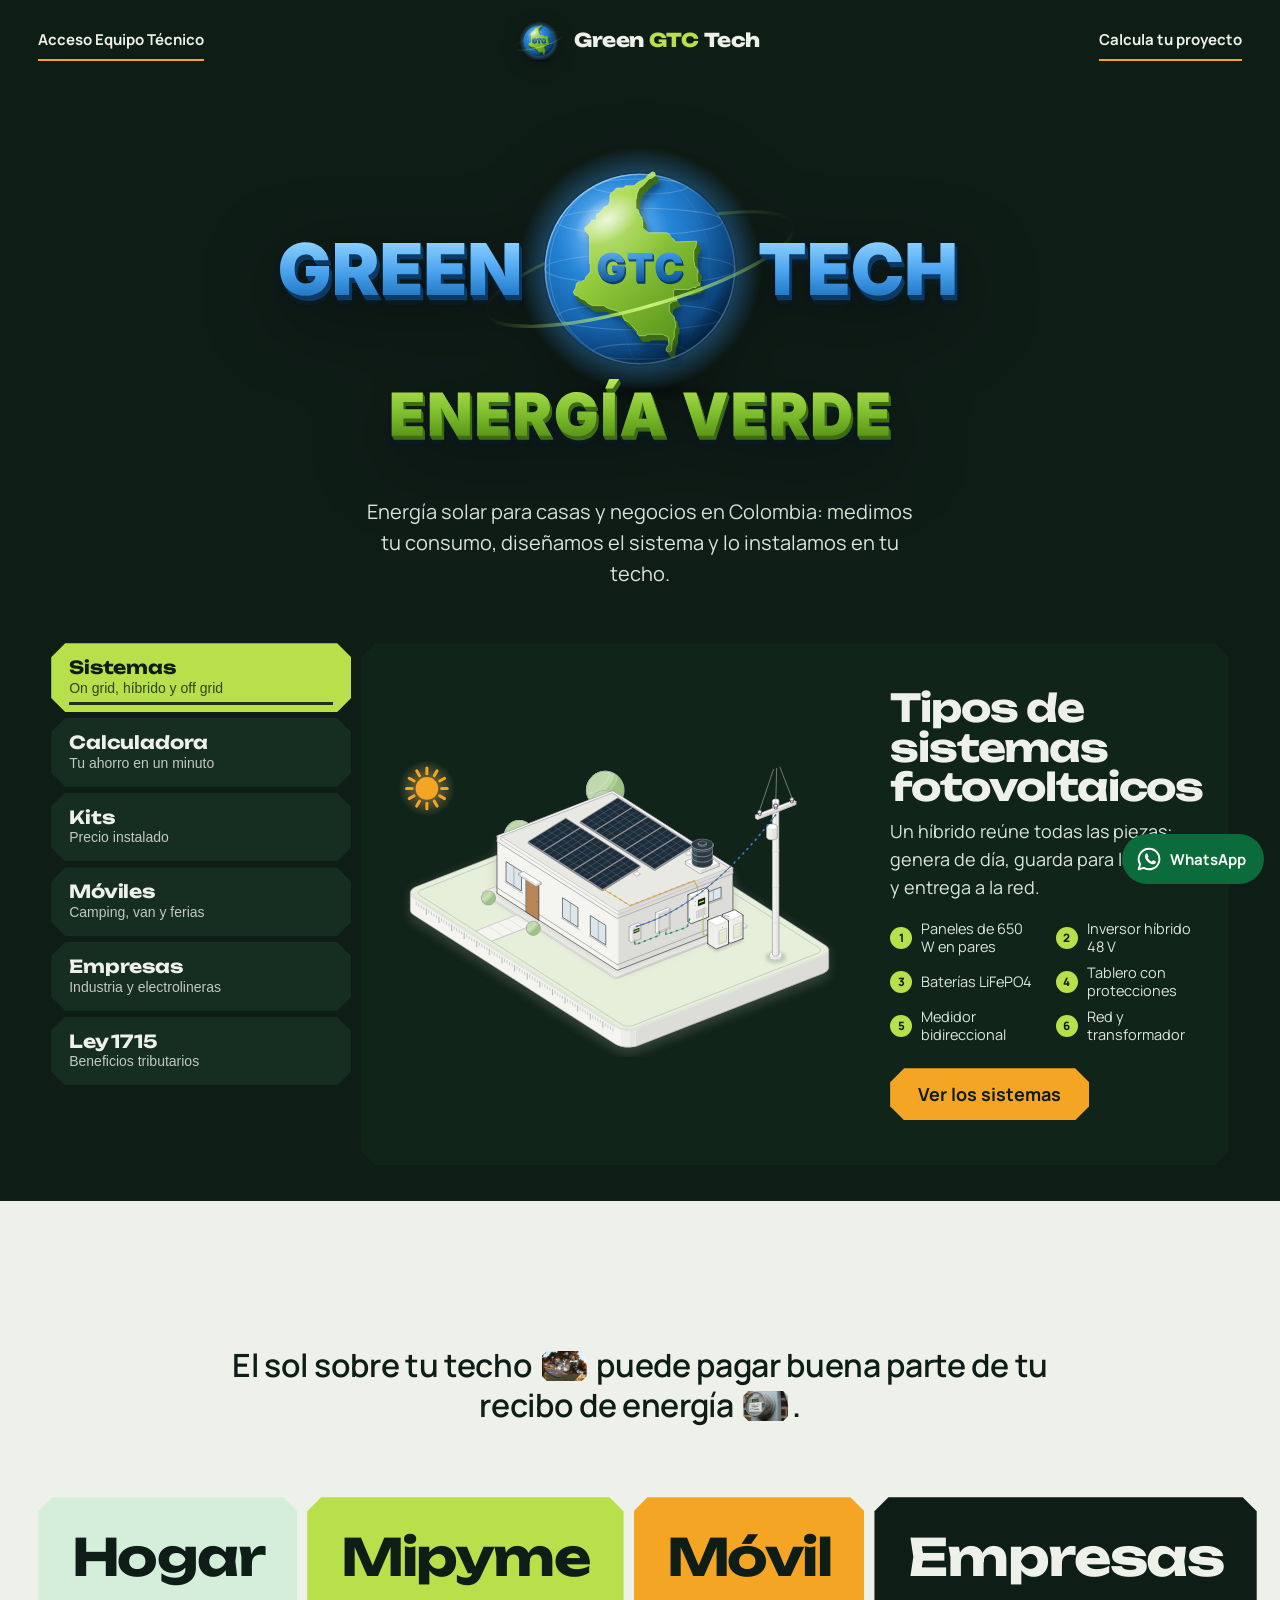
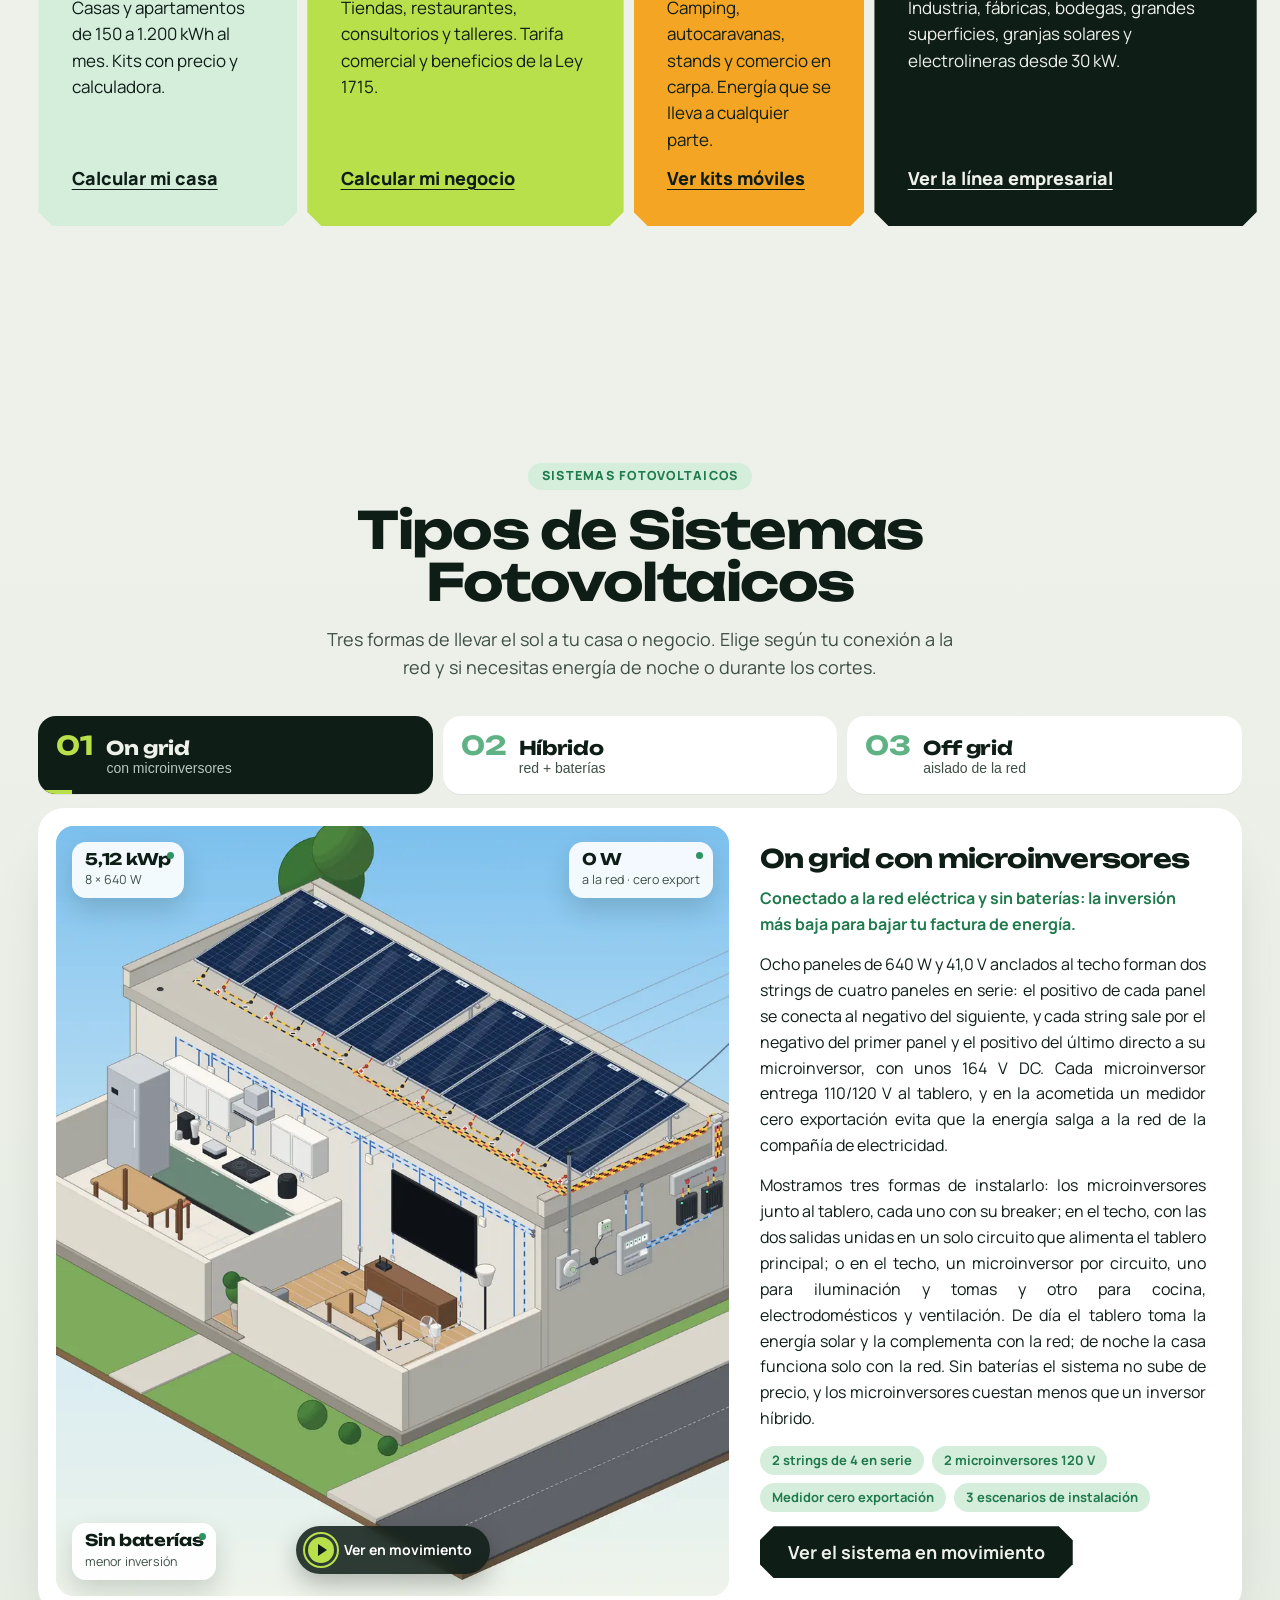
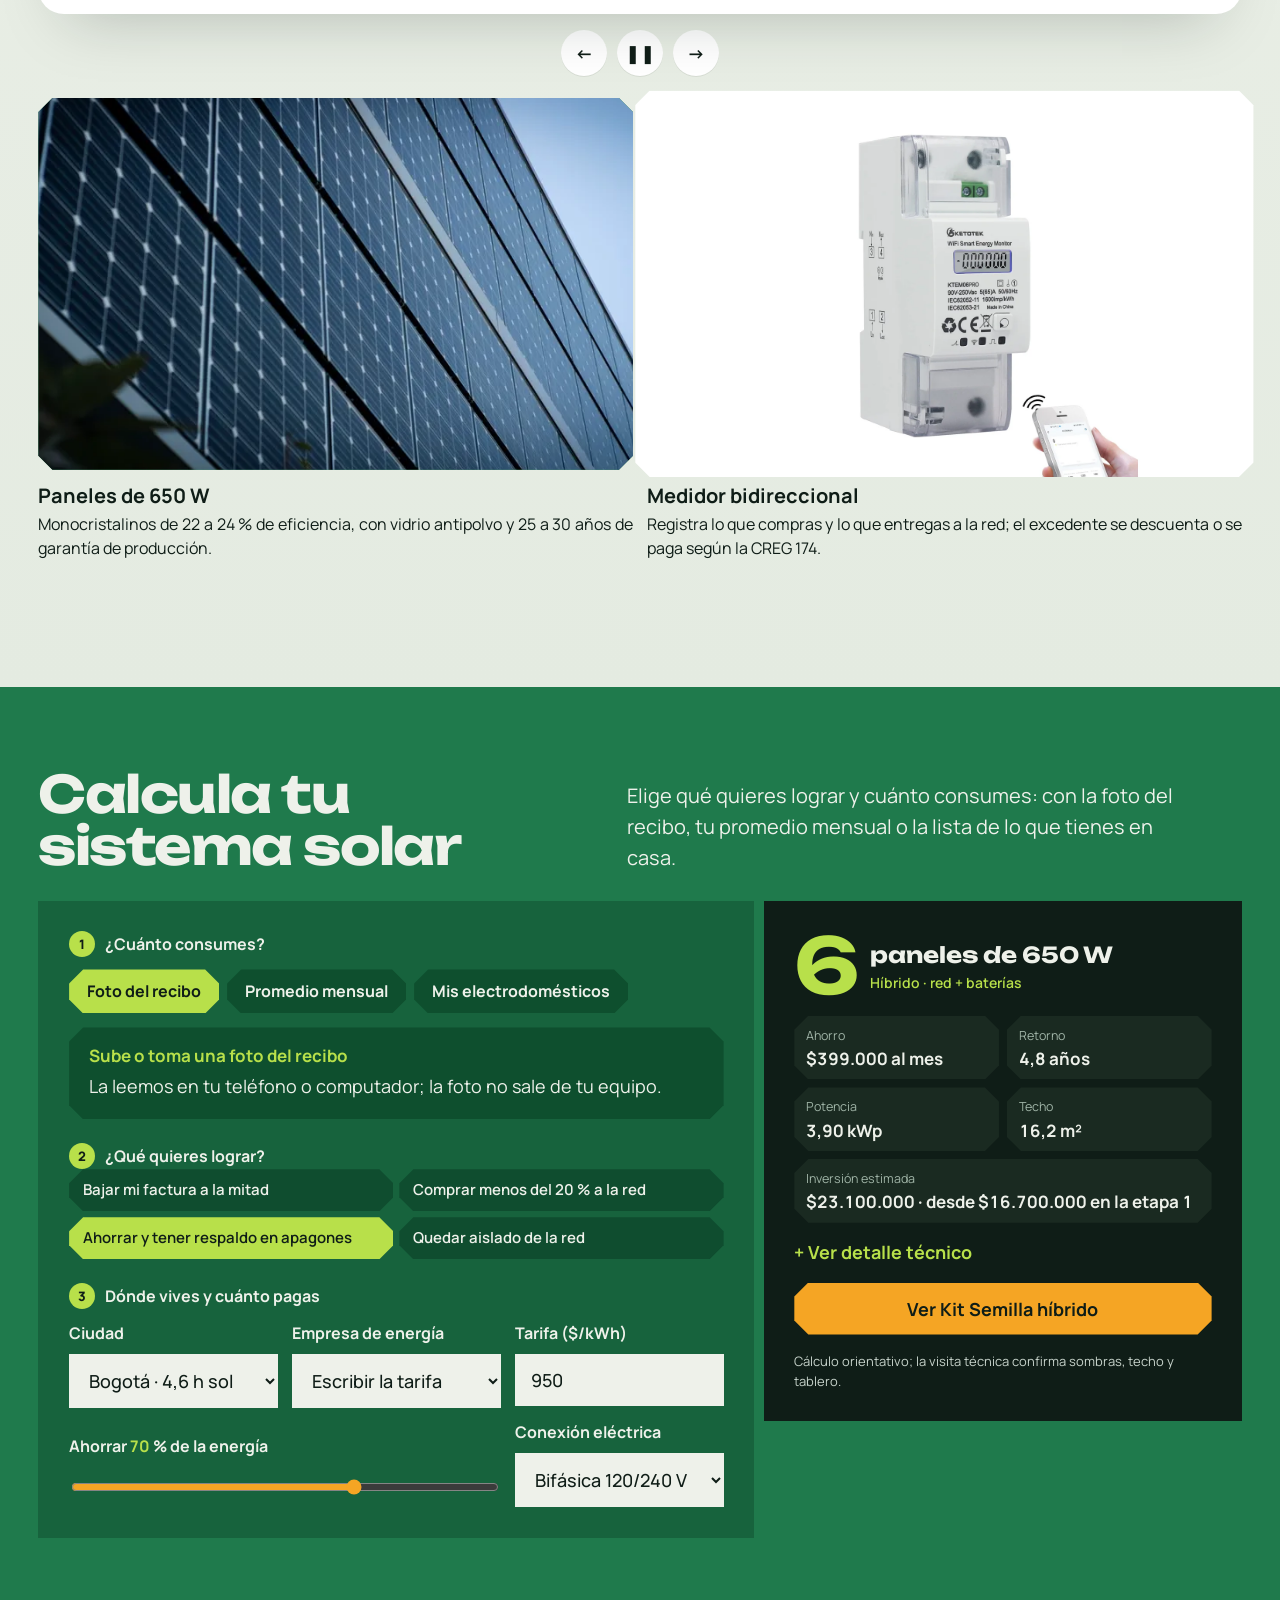
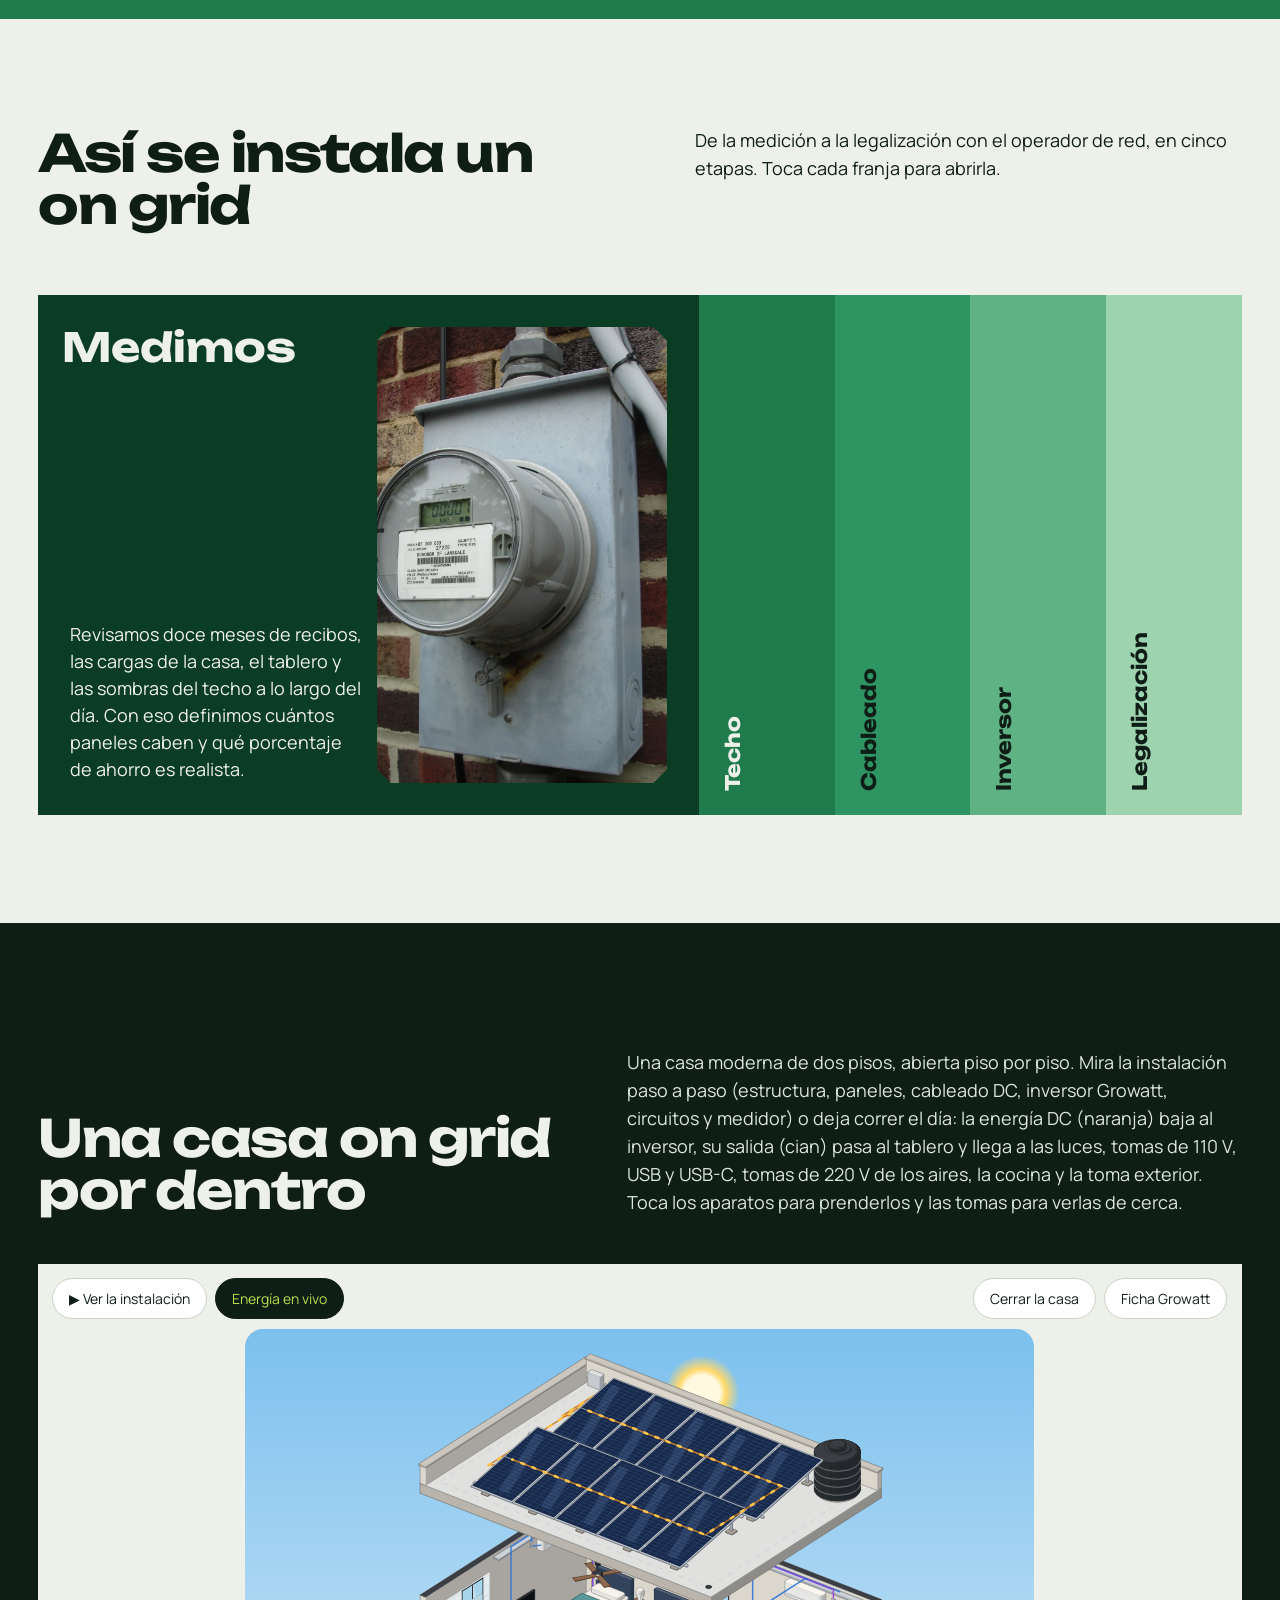
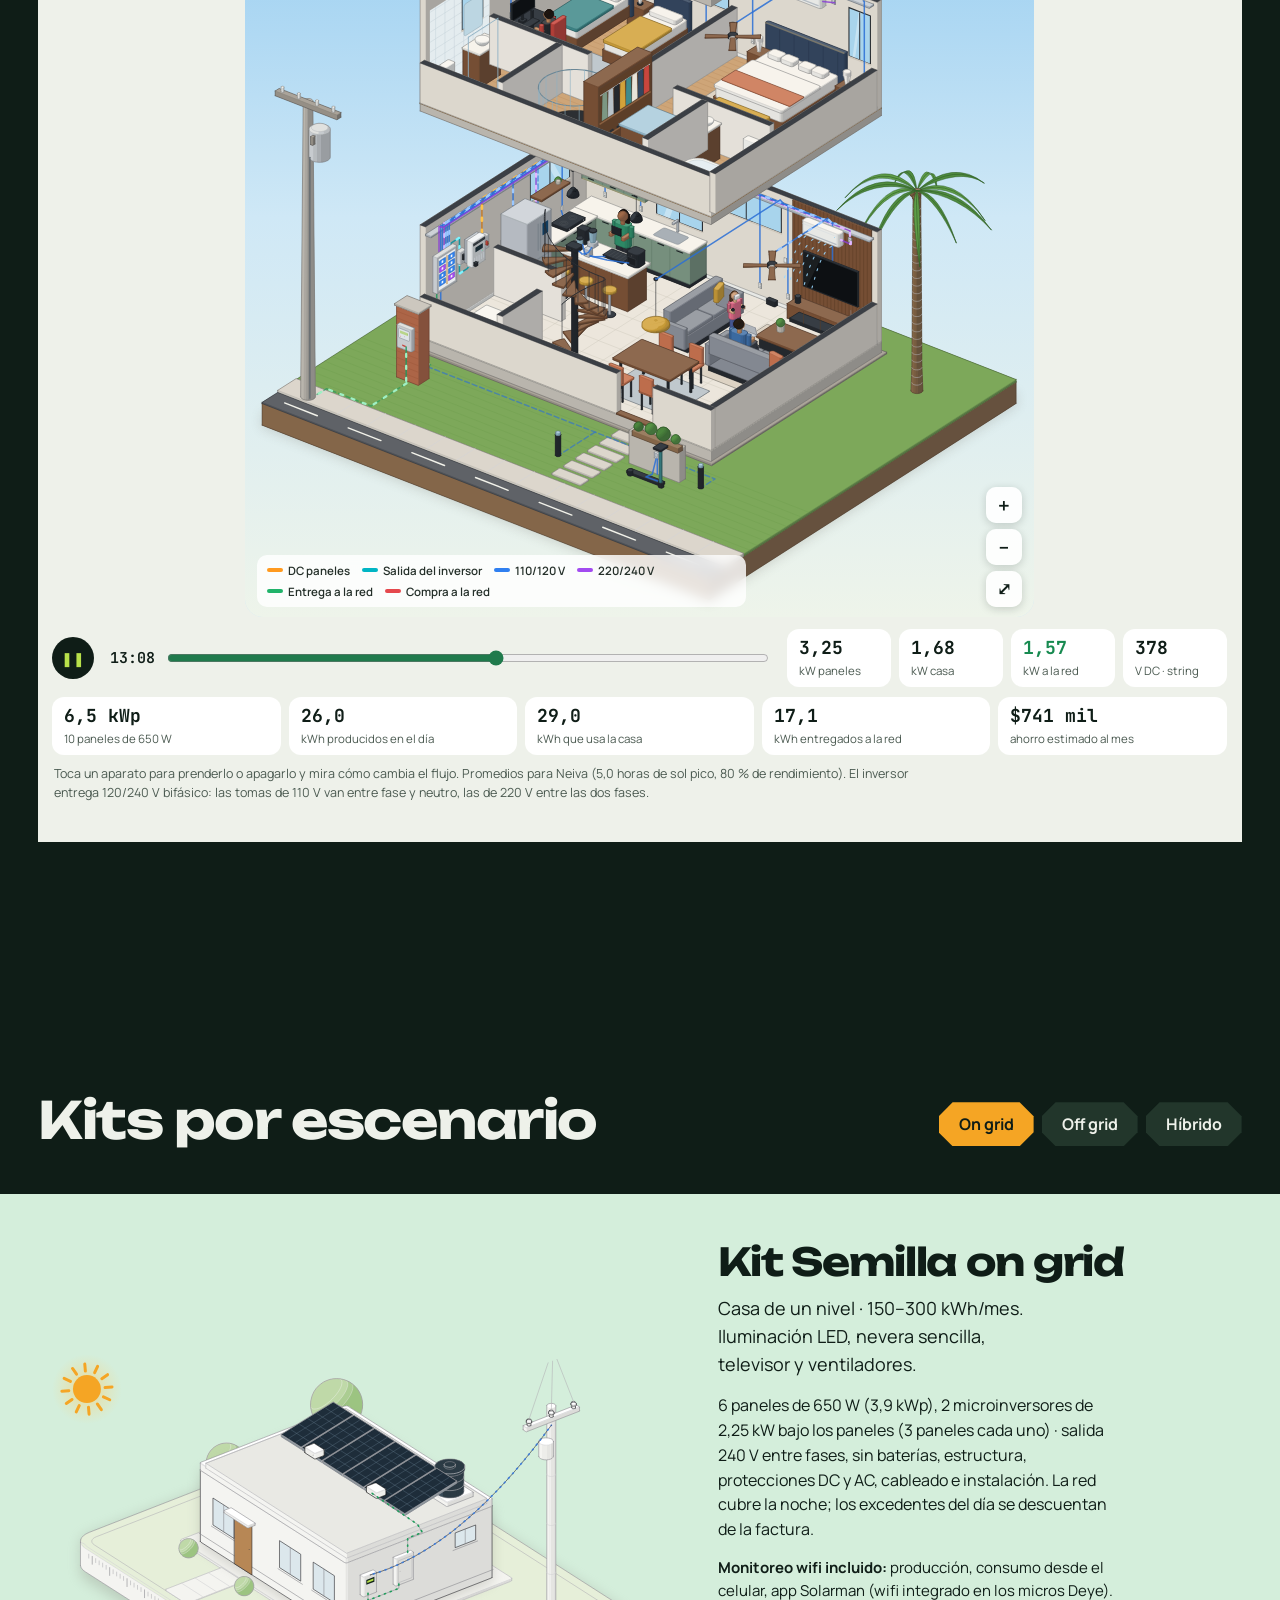
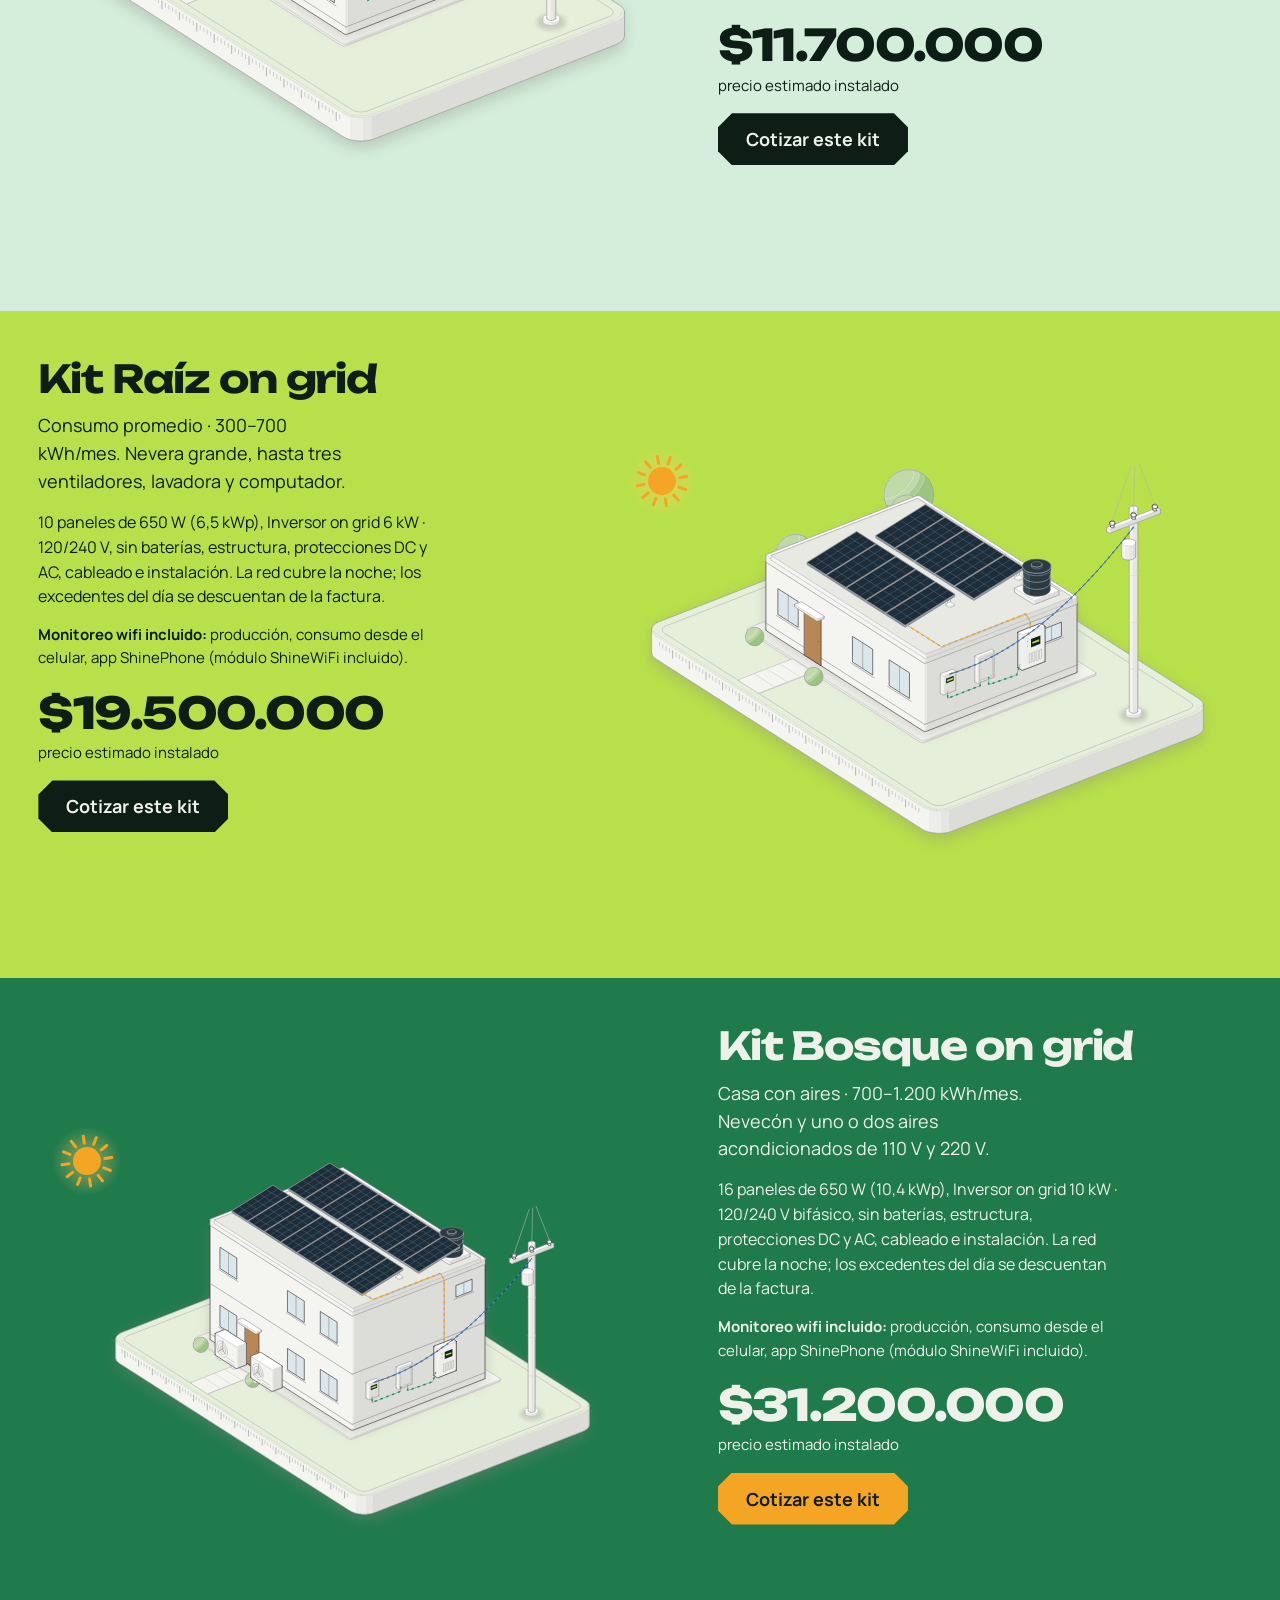
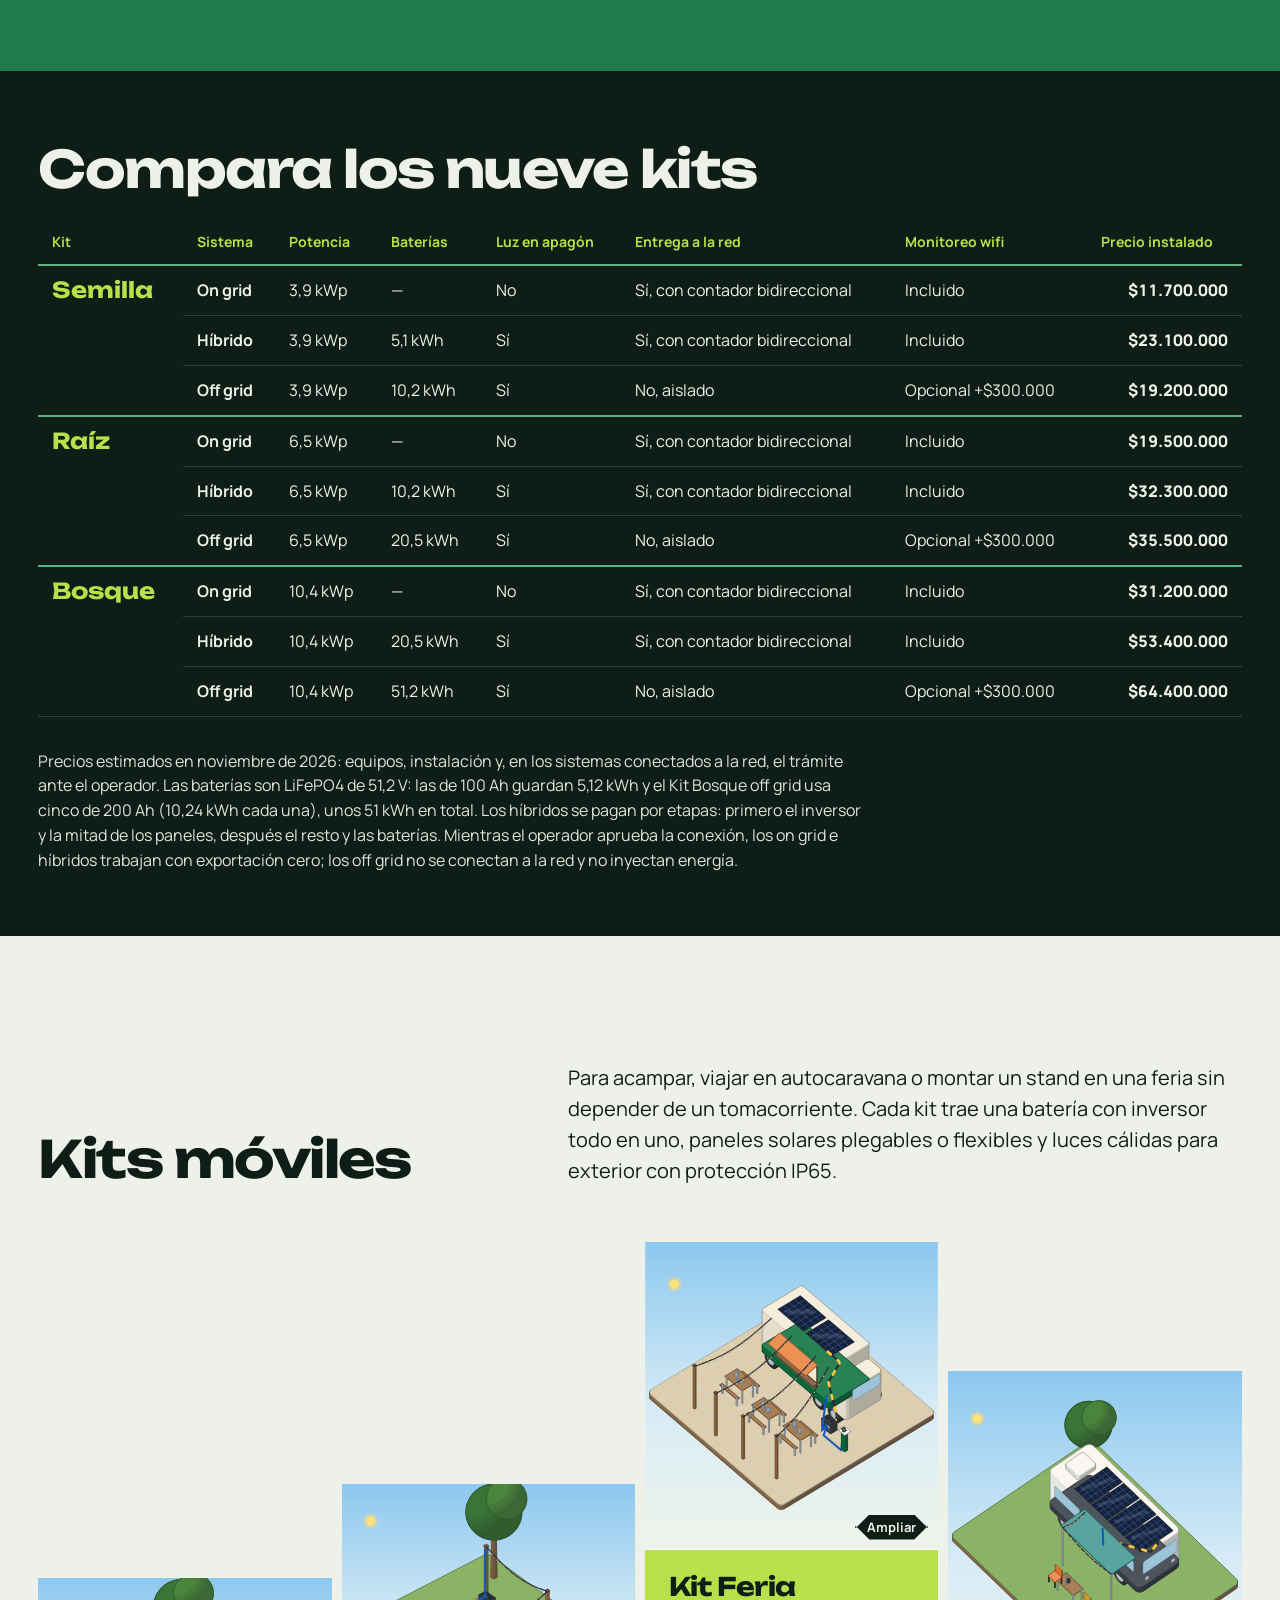
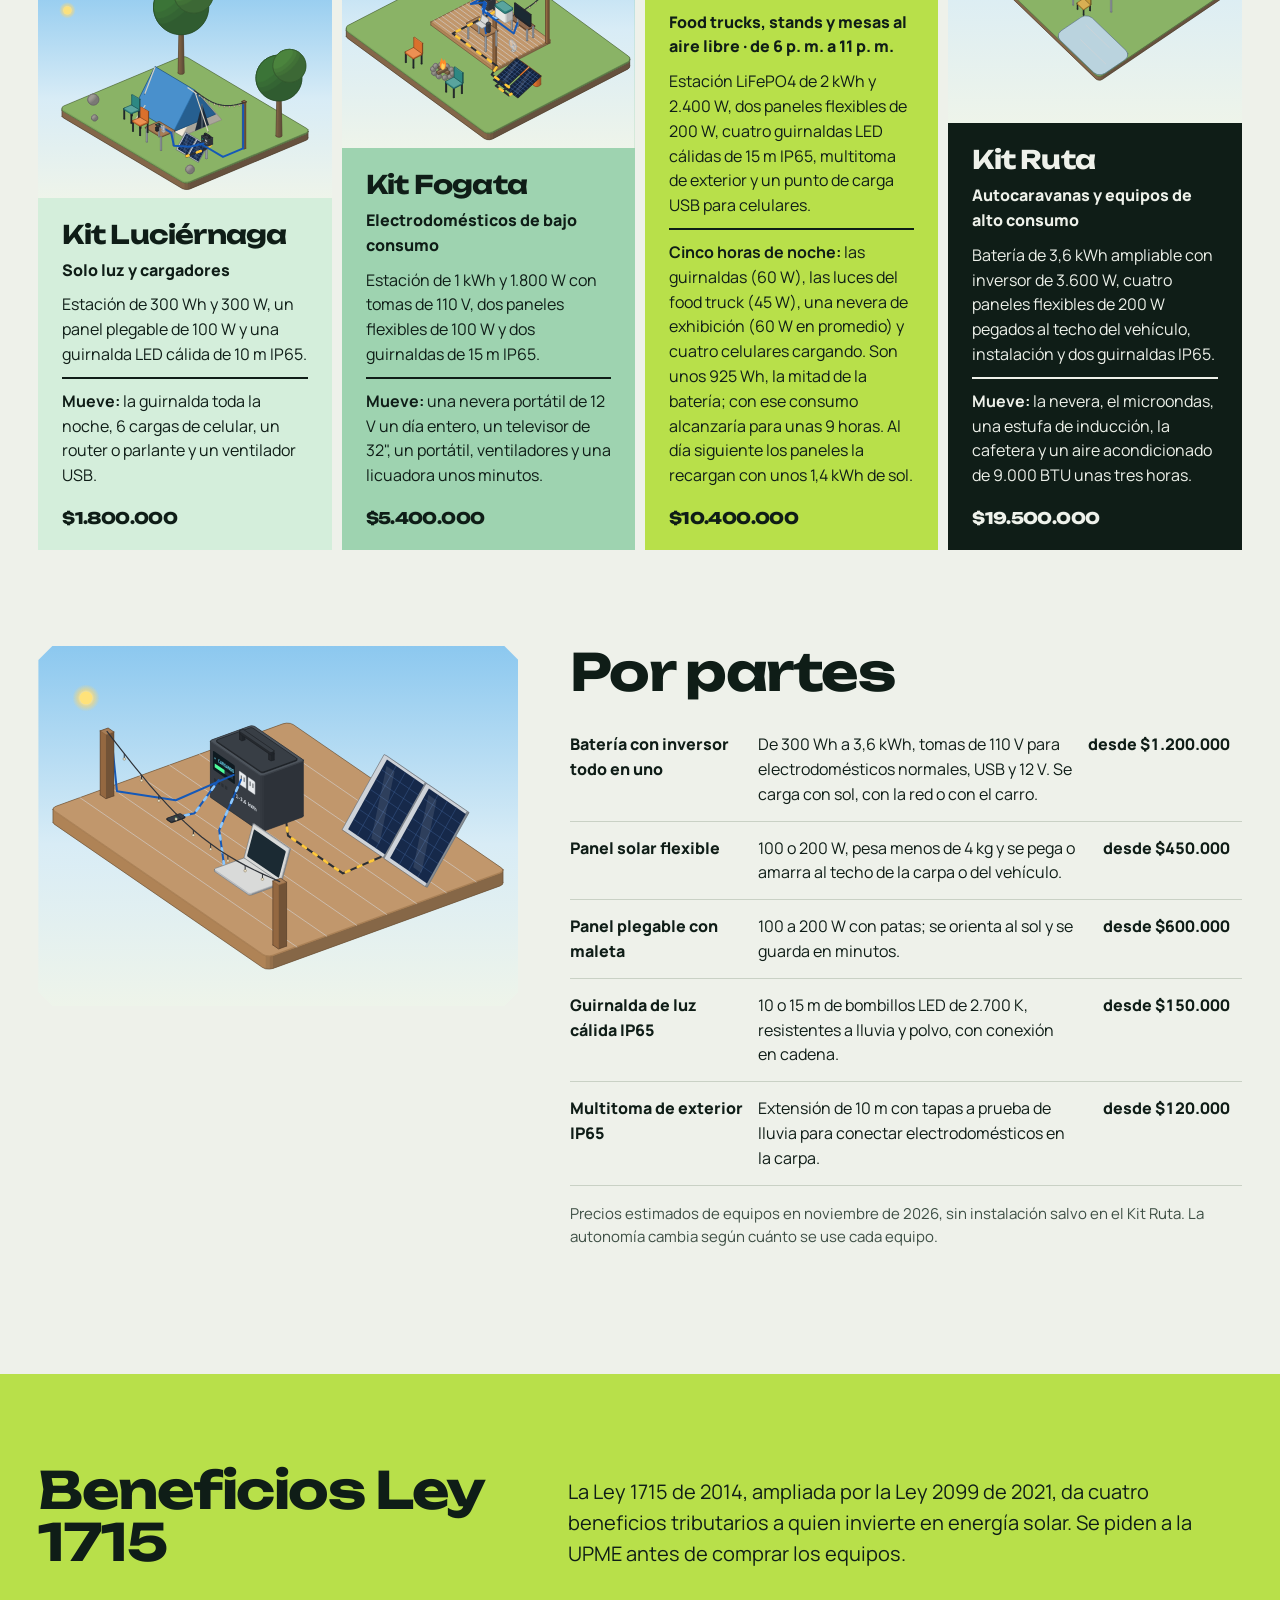
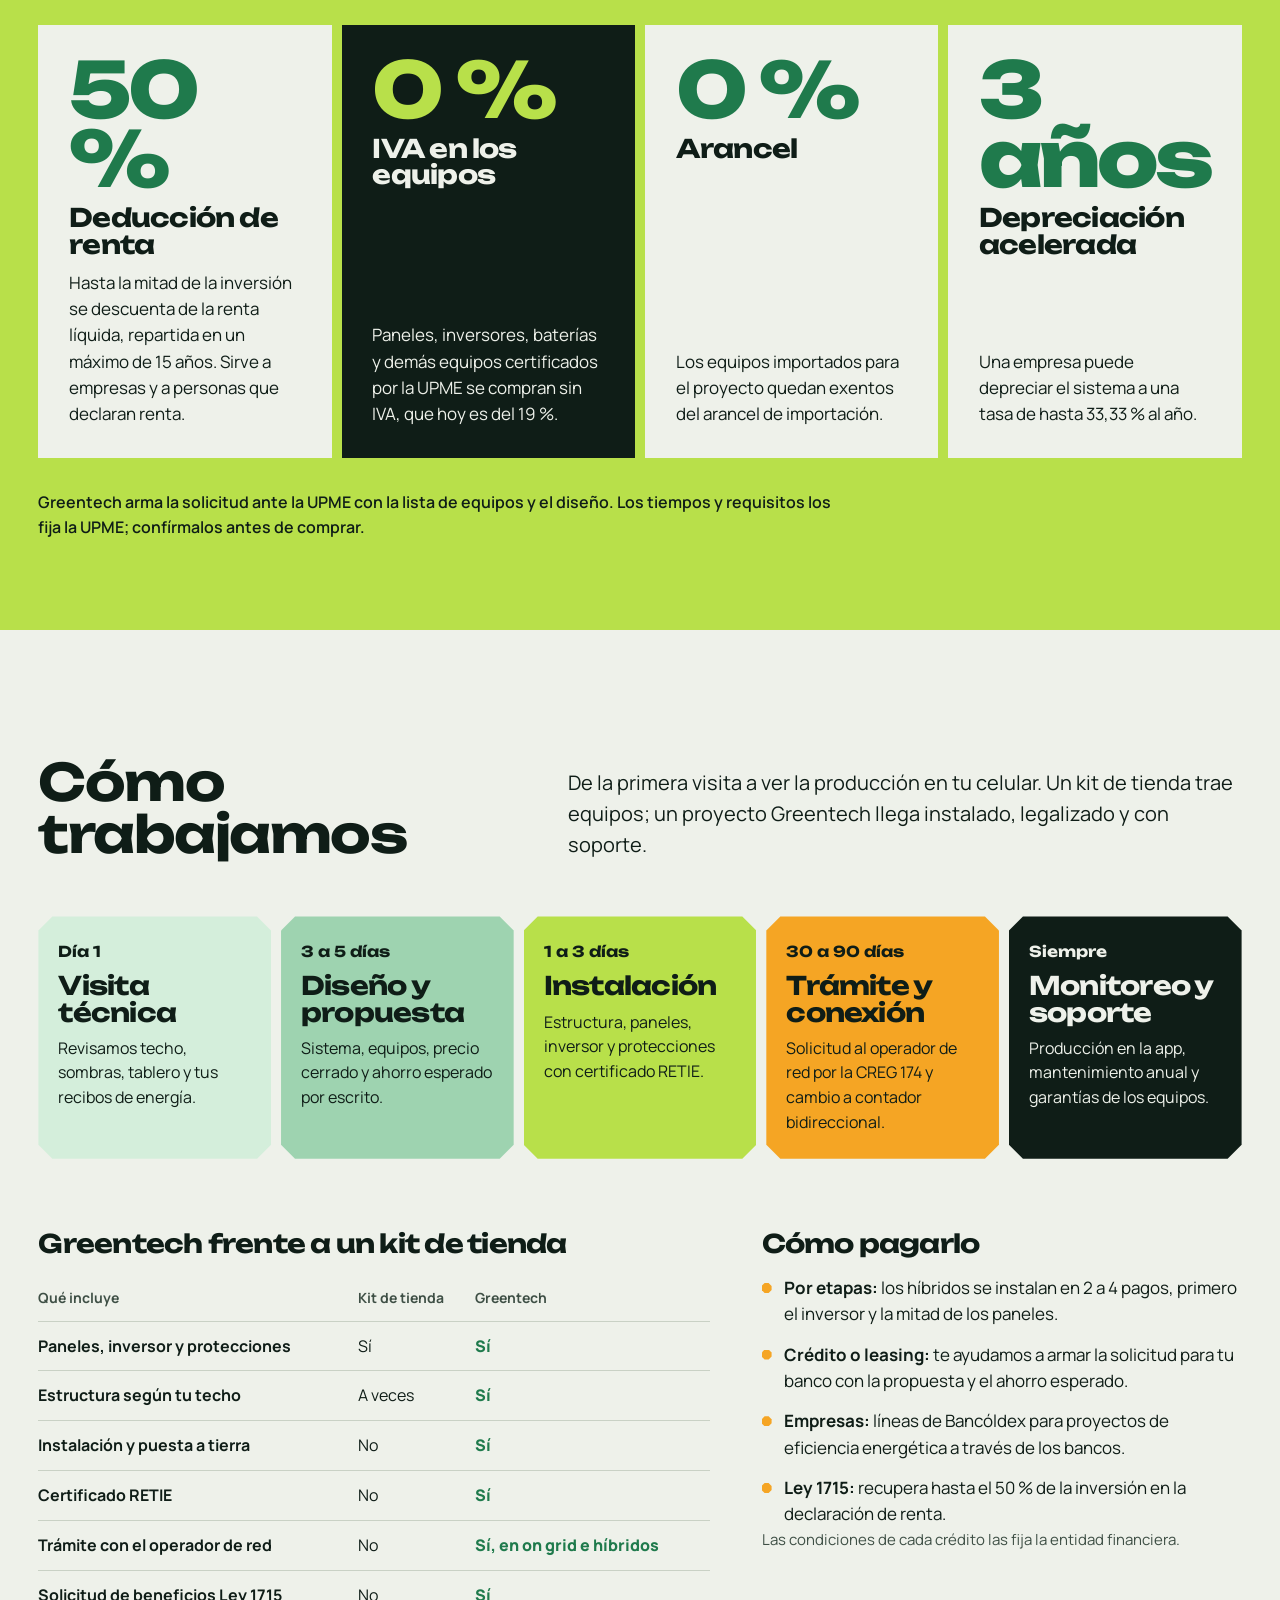
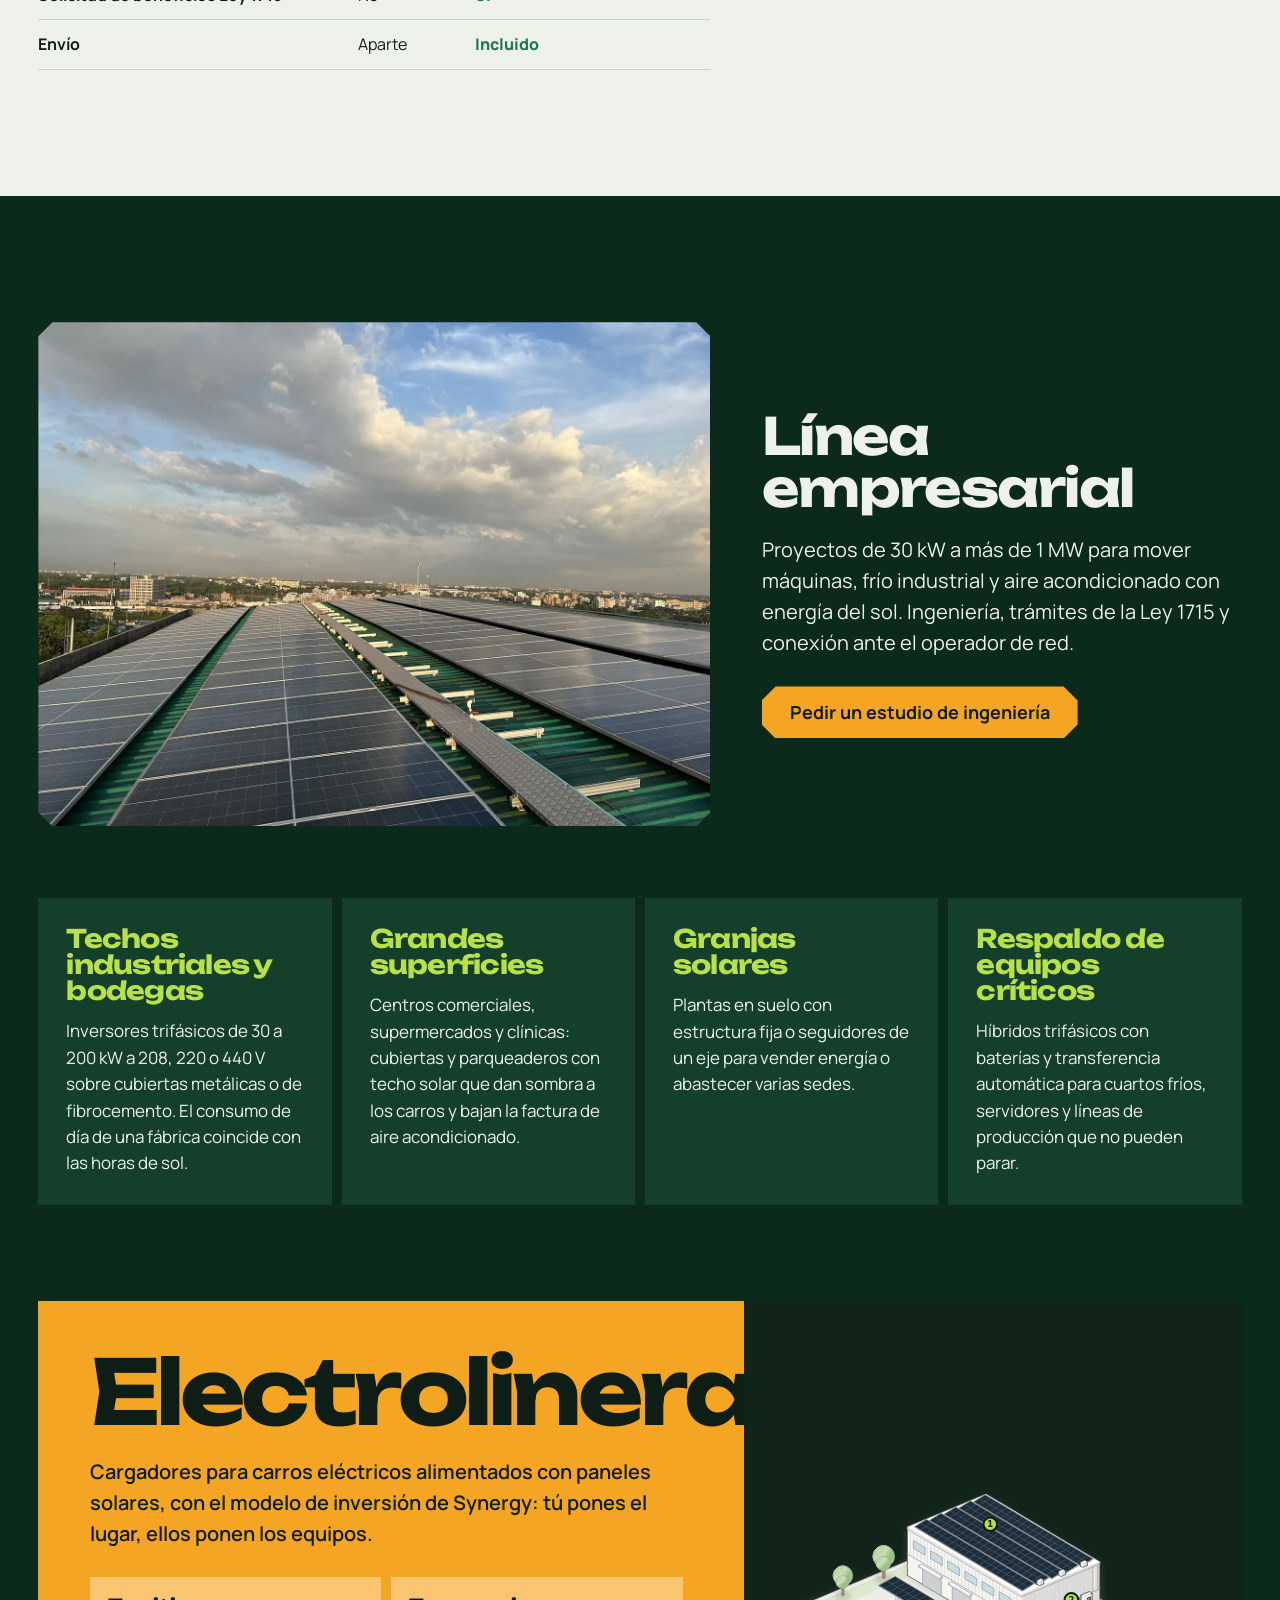
==== index.html @ 6e11facb "Sitio Greentech: soluciones solares en Colombia Co-Authored-By: Claude Sonnet 5.5 <noreply@anthropic" ====
<!doctype html><html><head><meta charset=utf8><meta name=viewport content="width=device-width,initial-scale=1"><style>:root{color-scheme:light}body{margin:0;padding:0;font:14px -apple-system,BlinkMacSystemFont,sans-serif;background:#fff;color:#000}img{max-width:100%}[hidden]:not([hidden=until-found i]){display:none!important}</style></head><body>
<!doctype html>
<html lang="es">
<head>
<meta charset="utf-8">
<meta name="viewport" content="width=device-width, initial-scale=1">
<title>Greentech · Energía solar fotovoltaica en Colombia</title>
<meta name="description" content="Sistemas solares on grid, off grid e híbridos para hogares y negocios en Colombia. Calcula tu consumo, tu ahorro y el kit que necesitas.">
<link rel="preconnect" href="https://fonts.googleapis.com">
<link rel="preconnect" href="https://fonts.gstatic.com" crossorigin>
<link href="https://fonts.googleapis.com/css2?family=Unbounded:wght@500;700;800&family=Manrope:wght@400;500;700&display=swap" rel="stylesheet">
<link rel="icon" type="image/svg+xml" href="logo/greentech-favicon.svg">
<link rel="stylesheet" href="css/estilos.css">
</head>
<body>
<a class="saltar" href="#calculadora">Saltar a la calculadora</a>

<!-- ============ PORTADA: carpetas con los componentes de la página ============ -->
<header class="portada" id="inicio">
  <div class="barra">
    <a class="barra-enlace" style="justify-self:start" href="https://claude.ai/artifact/JT3G4ouHk1RGJYrvUiqgEj" target="_blank" rel="noopener">Acceso Equipo Técnico</a>
    <a class="marca" href="#inicio" aria-label="Green GTC Tech, inicio">
      <img class="marca-sello" src="logo/greentech-sello-3d.svg" alt="" width="76" height="60">
      <span>Green<b>GTC</b>Tech</span>
    </a>
    <a class="barra-enlace" href="#contacto">Calcula tu proyecto</a>
  </div>

  <div class="portada-texto">
    <h1 class="titular titular-logo"><img src="logo/greentech-logo-3d-oscuro.svg" alt="Green GTC Tech · Energía verde" width="1021" height="430"></h1>
    <p class="portada-apoyo">Energía solar para casas y negocios en Colombia: medimos tu consumo, diseñamos el sistema y lo instalamos en tu techo.</p>
  </div>

  <section class="vitrina" aria-roledescription="carrusel" aria-label="Lo principal de Greentech">
    <div class="vitrina-lista" role="tablist" aria-label="Componentes de la página">
      <button class="vitrina-item" role="tab" id="vt-sistemas" aria-controls="vp-sistemas" aria-selected="true"><span class="vi-nombre">Sistemas</span><span class="vi-dato">On grid, híbrido y off grid</span><span class="vi-progreso"></span></button>
      <button class="vitrina-item" role="tab" id="vt-calculadora" aria-controls="vp-calculadora" aria-selected="false" tabindex="-1"><span class="vi-nombre">Calculadora</span><span class="vi-dato">Tu ahorro en un minuto</span><span class="vi-progreso"></span></button>
      <button class="vitrina-item" role="tab" id="vt-kits" aria-controls="vp-kits" aria-selected="false" tabindex="-1"><span class="vi-nombre">Kits</span><span class="vi-dato">Precio instalado</span><span class="vi-progreso"></span></button>
      <button class="vitrina-item" role="tab" id="vt-moviles" aria-controls="vp-moviles" aria-selected="false" tabindex="-1"><span class="vi-nombre">Móviles</span><span class="vi-dato">Camping, van y ferias</span><span class="vi-progreso"></span></button>
      <button class="vitrina-item" role="tab" id="vt-empresas" aria-controls="vp-empresas" aria-selected="false" tabindex="-1"><span class="vi-nombre">Empresas</span><span class="vi-dato">Industria y electrolineras</span><span class="vi-progreso"></span></button>
      <button class="vitrina-item" role="tab" id="vt-ley" aria-controls="vp-ley" aria-selected="false" tabindex="-1"><span class="vi-nombre">Ley 1715</span><span class="vi-dato">Beneficios tributarios</span><span class="vi-progreso"></span></button>
    </div>
    <div class="vitrina-escenario">
      <div class="escena" role="tabpanel" id="vp-sistemas" aria-labelledby="vt-sistemas">
        <div class="escena-dibujo"><img src="fotos/escena-sistemas.svg" data-reinicia alt="Casa híbrida con paneles en la placa, inversor híbrido, baterías LiFePO4, tablero, medidor bidireccional y poste de la red; la energía corre por los cables" width="820" height="540"></div>
        <div class="escena-texto"><h2>Tipos de sistemas fotovoltaicos</h2><p>Un híbrido reúne todas las piezas: genera de día, guarda para la noche y entrega a la red.</p><ol class="escena-partes"><li>Paneles de 650 W en pares</li><li>Inversor híbrido 48 V</li><li>Baterías LiFePO4</li><li>Tablero con protecciones</li><li>Medidor bidireccional</li><li>Red y transformador</li></ol><a class="boton boton-ambar" href="#sistemas">Ver los sistemas</a></div>
      </div>
      <div class="escena" role="tabpanel" id="vp-calculadora" aria-labelledby="vt-calculadora" hidden>
        <div class="escena-dibujo"><svg viewBox="0 0 400 260" aria-hidden="true"><rect class="recibo" x="40" y="30" width="170" height="210" rx="6"/><rect class="linea" x="62" y="56" width="90" height="8" rx="4"/><rect class="linea" x="62" y="74" width="120" height="6" rx="3"/><rect class="barra-mes" style="--k:0" x="62" y="150" width="7" height="70" rx="2"/><rect class="barra-mes" style="--k:1" x="73" y="138" width="7" height="82" rx="2"/><rect class="barra-mes" style="--k:2" x="84" y="156" width="7" height="64" rx="2"/><rect class="barra-mes" style="--k:3" x="95" y="130" width="7" height="90" rx="2"/><rect class="barra-mes" style="--k:4" x="106" y="124" width="7" height="96" rx="2"/><rect class="barra-mes" style="--k:5" x="117" y="132" width="7" height="88" rx="2"/><rect class="barra-mes" style="--k:6" x="128" y="146" width="7" height="74" rx="2"/><rect class="barra-mes" style="--k:7" x="139" y="140" width="7" height="80" rx="2"/><rect class="barra-mes" style="--k:8" x="150" y="128" width="7" height="92" rx="2"/><rect class="barra-mes" style="--k:9" x="161" y="120" width="7" height="100" rx="2"/><rect class="barra-mes" style="--k:10" x="172" y="134" width="7" height="86" rx="2"/><rect class="barra-mes" style="--k:11" x="183" y="142" width="7" height="78" rx="2"/>
<circle class="anillo-fondo" cx="300" cy="135" r="62"/><circle class="anillo" cx="300" cy="135" r="62" pathLength="100"/><text class="anillo-txt" x="300" y="146" text-anchor="middle">−70 %</text></svg></div>
        <div class="escena-texto"><h2>Calcula tu ahorro</h2><p>Sube la foto del recibo o tu consumo mensual y te decimos cuántos paneles necesitas y cuánto ahorras.</p><a class="boton boton-ambar" href="#calculadora">Calcular mi ahorro</a></div>
      </div>
      <div class="escena" role="tabpanel" id="vp-kits" aria-labelledby="vt-kits" hidden>
        <div class="escena-dibujo"><img src="fotos/escena-kits.svg" data-reinicia alt="Kit desempacado: estiba con paneles de 650 W, inversor, batería LiFePO4, rieles y abrazaderas de aluminio, carretes de cable solar con conectores MC4 y caja de protecciones" width="820" height="540"></div>
        <div class="escena-texto"><h2>Kits con precio claro</h2><p>Todo llega en una sola entrega: Semilla, Raíz y Bosque, on grid desde $11,7 millones instalados.</p><ol class="escena-partes"><li>Paneles de 650 W en estiba</li><li>Inversor</li><li>Batería LiFePO4 51,2 V</li><li>Rieles y abrazaderas de aluminio</li><li>Cable solar y conectores MC4</li><li>Breakers DC/AC y DPS</li></ol><a class="boton boton-ambar" href="#kits">Ver los kits</a></div>
      </div>
      <div class="escena" role="tabpanel" id="vp-moviles" aria-labelledby="vt-moviles" hidden>
        <div class="escena-dibujo"><img src="fotos/escena-moviles.svg" data-reinicia alt="Autocaravana junto a un lago con paneles flexibles en el techo, estación de energía tras la puerta abierta, panel plegable, toldo con guirnaldas y multitoma de exterior" width="820" height="540"></div>
        <div class="escena-texto"><h2>Energía que viaja</h2><p>Para acampar, viajar o vender en una feria sin depender de un tomacorriente.</p><ol class="escena-partes"><li>Paneles flexibles de 200 W</li><li>Estación de energía todo en uno</li><li>Panel plegable con patas</li><li>Guirnaldas LED cálidas IP65</li><li>Multitoma de exterior IP65</li></ol><a class="boton boton-ambar" href="#moviles">Ver kits móviles</a></div>
      </div>
      <div class="escena" role="tabpanel" id="vp-empresas" aria-labelledby="vt-empresas" hidden>
        <div class="escena-dibujo"><img src="fotos/escena-empresas.svg" data-reinicia alt="Nave industrial con paneles en la cubierta, inversores trifásicos, transformador, contenedor de baterías y electrolinera bajo marquesina solar con cargadores para carros eléctricos" width="820" height="540"></div>
        <div class="escena-texto"><h2>Industria y electrolineras</h2><p>Desde 30 kW: techos industriales, respaldo con baterías y cargadores para carros eléctricos.</p><ol class="escena-partes"><li>Paneles en la cubierta</li><li>Inversores trifásicos</li><li>Transformador y medida</li><li>Contenedor de baterías</li><li>Marquesina solar</li><li>Cargadores para carros</li></ol><a class="boton boton-ambar" href="#empresas">Ver la línea empresarial</a></div>
      </div>
      <div class="escena" role="tabpanel" id="vp-ley" aria-labelledby="vt-ley" hidden>
        <div class="escena-dibujo"><svg viewBox="0 0 400 260" aria-hidden="true"><circle class="anillo-fondo grande" cx="200" cy="130" r="92"/><circle class="anillo ley-anillo" cx="200" cy="130" r="92" pathLength="100"/><text class="anillo-txt grande" x="200" y="146" text-anchor="middle">50 %</text><rect class="moneda" style="--k:0" x="60" y="226" width="26" height="8" rx="4"/><rect class="moneda" style="--k:1" x="96" y="226" width="26" height="8" rx="4"/><rect class="moneda" style="--k:2" x="132" y="226" width="26" height="8" rx="4"/><rect class="moneda" style="--k:3" x="168" y="226" width="26" height="8" rx="4"/><rect class="moneda" style="--k:4" x="204" y="226" width="26" height="8" rx="4"/><rect class="moneda" style="--k:5" x="240" y="226" width="26" height="8" rx="4"/><rect class="moneda" style="--k:6" x="276" y="226" width="26" height="8" rx="4"/><rect class="moneda" style="--k:7" x="312" y="226" width="26" height="8" rx="4"/><rect class="moneda" style="--k:8" x="348" y="226" width="26" height="8" rx="4"/></svg></div>
        <div class="escena-texto"><h2>Hasta 50 % en renta</h2><p>Deducción en renta, equipos sin IVA ni arancel y depreciación acelerada. Hacemos la solicitud ante la UPME.</p><a class="boton boton-ambar" href="#beneficios">Ver los beneficios</a></div>
      </div>
    </div>
  </section>
</header>

<main>
<!-- ============ INTRO ============ -->
<section class="intro" aria-label="Qué hacemos">
  <p class="enunciado revelar">El sol sobre tu techo <img class="miniatura" src="fotos/solar-panels-on-old-home.webp" alt="Paneles solares sobre el tejado de una casa" width="96" height="64"> puede pagar buena parte de tu recibo de energía <img class="miniatura" src="fotos/elster-type-r15-electricity-meter.webp" alt="Medidor de energía en un muro" width="96" height="64">.</p>
  <div class="perfiles" role="group" aria-label="¿Para quién es el proyecto?">
    <a class="perfil p-hogar" href="#calculadora" data-perfil="hogar" aria-pressed="false">
      <h3>Hogar</h3><p>Casas y apartamentos de 150 a 1.200 kWh al mes. Kits con precio y calculadora.</p><span class="perfil-ir">Calcular mi casa</span></a>
    <a class="perfil p-mipyme" href="#calculadora" data-perfil="mipyme" aria-pressed="false">
      <h3>Mipyme</h3><p>Tiendas, restaurantes, consultorios y talleres. Tarifa comercial y beneficios de la Ley 1715.</p><span class="perfil-ir">Calcular mi negocio</span></a>
    <a class="perfil p-movil" href="#moviles" data-perfil="movil" aria-pressed="false">
      <h3>Móvil</h3><p>Camping, autocaravanas, stands y comercio en carpa. Energía que se lleva a cualquier parte.</p><span class="perfil-ir">Ver kits móviles</span></a>
    <a class="perfil p-empresa" href="#empresas" data-perfil="empresa" aria-pressed="false">
      <h3>Empresas</h3><p>Industria, fábricas, bodegas, grandes superficies, granjas solares y electrolineras desde 30 kW.</p><span class="perfil-ir">Ver la línea empresarial</span></a>
  </div>
</section>

<!-- ============ SISTEMAS ============ -->
<section class="tipos" id="sistemas">
  <div class="tipos-cabeza revelar">
    <p class="tipos-ceja">Sistemas fotovoltaicos</p>
    <h2>Tipos de Sistemas Fotovoltaicos</h2>
    <p>Tres formas de llevar el sol a tu casa o negocio. Elige según tu conexión a la red y si necesitas energía de noche o durante los cortes.</p>
  </div>

  <div class="ts" data-ts aria-roledescription="carrusel" aria-label="Tipos de sistemas fotovoltaicos">
    <div class="ts-tabs" role="tablist" aria-label="Elige un sistema">
      <button class="ts-tab" role="tab" id="ts-t0" aria-controls="ts-p0" aria-selected="true"><span class="ts-n">01</span><span class="ts-nom">On grid</span><span class="ts-sub">con microinversores</span><i class="ts-prog"></i></button>
      <button class="ts-tab" role="tab" id="ts-t1" aria-controls="ts-p1" aria-selected="false" tabindex="-1"><span class="ts-n">02</span><span class="ts-nom">Híbrido</span><span class="ts-sub">red + baterías</span><i class="ts-prog"></i></button>
      <button class="ts-tab" role="tab" id="ts-t2" aria-controls="ts-p2" aria-selected="false" tabindex="-1"><span class="ts-n">03</span><span class="ts-nom">Off grid</span><span class="ts-sub">aislado de la red</span><i class="ts-prog"></i></button>
    </div>

    <div class="ts-vista">
      <article class="ts-slide" role="tabpanel" id="ts-p0" aria-labelledby="ts-t0" data-activa>
        <figure class="ts-media">
          <button class="ts-abrir" data-figura="figura/ongrid-micro.html" aria-label="Ver el sistema on grid con microinversores en movimiento">
            <img src="fotos/sistema-ongrid-micro.webp" alt="Casa de un piso con 8 paneles de 640 W en el techo, dos strings de 4 en serie, dos microinversores junto al tablero, cada uno a su breaker, y medidor cero exportación" width="1600" height="1137" loading="lazy">
            <span class="ts-play"><i></i>Ver en movimiento</span>
          </button>
          <span class="ts-flota f1"><b>5,12 kWp</b>8 × 640 W</span>
          <span class="ts-flota f2"><b>0 W</b>a la red · cero export</span>
          <span class="ts-flota f3"><b>Sin baterías</b>menor inversión</span>
        </figure>
        <div class="ts-texto">
          <h3>On grid con microinversores</h3>
          <p class="ts-lead">Conectado a la red eléctrica y sin baterías: la inversión más baja para bajar tu factura de energía.</p>
          <p>Ocho paneles de 640 W y 41,0 V anclados al techo forman dos strings de cuatro paneles en serie: el positivo de cada panel se conecta al negativo del siguiente, y cada string sale por el negativo del primer panel y el positivo del último directo a su microinversor, con unos 164 V DC. Cada microinversor entrega 110/120 V al tablero, y en la acometida un medidor cero exportación evita que la energía salga a la red de la compañía de electricidad.</p>
          <p>Mostramos tres formas de instalarlo: los microinversores junto al tablero, cada uno con su breaker; en el techo, con las dos salidas unidas en un solo circuito que alimenta el tablero principal; o en el techo, un microinversor por circuito, uno para iluminación y tomas y otro para cocina, electrodomésticos y ventilación. De día el tablero toma la energía solar y la complementa con la red; de noche la casa funciona solo con la red. Sin baterías el sistema no sube de precio, y los microinversores cuestan menos que un inversor híbrido.</p>
          <ul class="ts-chips"><li>2 strings de 4 en serie</li><li>2 microinversores 120 V</li><li>Medidor cero exportación</li><li>3 escenarios de instalación</li></ul>
          <button class="boton boton-claro ts-ver" data-figura="figura/ongrid-micro.html">Ver el sistema en movimiento</button>
        </div>
      </article>

      <article class="ts-slide" role="tabpanel" id="ts-p1" aria-labelledby="ts-t1" hidden>
        <figure class="ts-media">
          <img src="fotos/sistema-hibrido.webp" alt="Casa con paneles en el techo, inversor híbrido de 48 V, banco de baterías LiFePO4 y conexión a la red con medidor bidireccional" width="1600" height="1137" loading="lazy">
          <span class="ts-flota f1"><b>20 kWh</b>baterías LiFePO4</span>
          <span class="ts-flota f2"><b>Respaldo</b>en apagones</span>
          <span class="ts-flota f3"><b>Bidireccional</b>CREG 174 de 2021</span>
        </figure>
        <div class="ts-texto">
          <h3>Híbrido</h3>
          <p class="ts-lead">Red, paneles y baterías: ahorras de día, usas lo guardado de noche y sigues con luz cuando se va la energía.</p>
          <p>Los paneles alimentan un inversor híbrido de 48 V que reparte la energía entre la casa, las baterías de litio LiFePO4 y la red. Primero atiende el consumo, luego carga las baterías y, con un medidor bidireccional según la CREG 174 de 2021, puede entregar los excedentes a la red. Si hay un corte, el inversor se separa de la red y sigue alimentando los circuitos de respaldo con el sol y las baterías.</p>
          <ul class="ts-chips"><li>Inversor híbrido 48 V</li><li>Baterías LiFePO4</li><li>Respaldo automático</li><li>Medidor bidireccional</li></ul>
          <a class="boton boton-claro" href="#calculadora">Calcula tu sistema</a>
        </div>
      </article>

      <article class="ts-slide" role="tabpanel" id="ts-p2" aria-labelledby="ts-t2" hidden>
        <figure class="ts-media">
          <img src="fotos/sistema-offgrid.webp" alt="Casa de finca sin conexión a la red, con paneles, inversor off grid y banco de baterías de 48 V" width="1600" height="1137" loading="lazy">
          <span class="ts-flota f1"><b>Autónomo</b>sin red eléctrica</span>
          <span class="ts-flota f2"><b>120/240 V</b>red propia</span>
          <span class="ts-flota f3"><b>48 V</b>banco de baterías</span>
        </figure>
        <div class="ts-texto">
          <h3>Off grid, aislado</h3>
          <p class="ts-lead">Sin conexión a la red: energía propia para fincas, cabañas y zonas donde no llega el servicio.</p>
          <p>Los paneles cargan un banco de baterías de 48 V a través de un inversor cargador off grid, que forma su propia red de 120/240 V para la casa. El banco se dimensiona para cubrir la noche y los días nublados, y se puede sumar una planta eléctrica de respaldo. Es la opción cuando traer la red sale más caro que generar tu propia energía.</p>
          <ul class="ts-chips"><li>Inversor cargador 48 V</li><li>Baterías para la noche</li><li>Ideal para zonas rurales</li><li>Planta de respaldo opcional</li></ul>
          <a class="boton boton-claro" href="#calculadora">Calcula tu sistema</a>
        </div>
      </article>
    </div>

    <div class="ts-nav">
      <button class="ts-flecha" data-ts-prev aria-label="Sistema anterior">←</button>
      <button class="ts-pausa" data-ts-pausa aria-label="Pausar el carrusel">❚❚</button>
      <button class="ts-flecha" data-ts-next aria-label="Sistema siguiente">→</button>
    </div>
  </div>

  <dialog class="ts-dialogo" data-ts-dialogo aria-label="Sistema on grid con microinversores en movimiento">
    <div class="ts-dialogo-barra"><b>On grid con microinversores · en movimiento</b><button data-ts-cerrar aria-label="Cerrar">✕</button></div>
    <iframe title="Sistema on grid con microinversores, animado" loading="lazy"></iframe>
  </dialog>

<div class="baldosas baldosas-dos">
    <figure class="baldosa campo-verde revelar">
      <div class="baldosa-fotos">
        <img src="fotos/close-solar-cell-panel.webp" alt="Primer plano de paneles solares monocristalinos con sus celdas y marco de aluminio" width="1024" height="440" loading="lazy">
        <img src="fotos/terrytown-solar-panel-roof-house.webp" alt="Casa con una fila de paneles solares instalados sobre el tejado" width="1600" height="1200" loading="lazy">
      </div>
      <style>
        .baldosa-fotos{position:relative;aspect-ratio:16/10;clip-path:var(--celda);background:var(--verde);overflow:hidden}
        .baldosas-dos .baldosa .baldosa-fotos img{position:absolute;inset:0;width:100%;height:100%;aspect-ratio:auto;object-fit:cover;clip-path:none}
        .baldosa-fotos img:last-child{opacity:0;animation:baldosa-cruce 12s ease-in-out infinite}
        @keyframes baldosa-cruce{0%,40%{opacity:0}50%,90%{opacity:1}100%{opacity:0}}
        @media (prefers-reduced-motion:reduce){.baldosa-fotos img:last-child{animation:none}}
      </style>
      <figcaption><strong>Paneles de 650 W</strong> Monocristalinos de 22 a 24 % de eficiencia, con vidrio antipolvo y 25 a 30 años de garantía de producción.</figcaption>
    </figure>
    <figure class="baldosa campo-lima revelar">
      <img src="fotos/medidor-bidireccional-digital.webp" alt="Medidor de energía digital bidireccional con pantalla LCD y monitoreo por wifi desde el celular" width="1600" height="1000" loading="lazy">
      <figcaption><strong>Medidor bidireccional</strong> Registra lo que compras y lo que entregas a la red; el excedente se descuenta o se paga según la CREG 174.</figcaption>
    </figure>
  </div>
</section>

<!-- ============ CALCULADORA (la cosa viva) ============ -->
<section class="calculadora" id="calculadora">
  <div class="calc-cabeza revelar">
    <h2>Calcula tu sistema solar</h2>
    <p>Elige qué quieres lograr y cuánto consumes: con la foto del recibo, tu promedio mensual o la lista de lo que tienes en casa.</p>
  </div>

  <div class="calc">
    <div class="calc-entrada">
      <p class="calc-paso"><b>1</b> ¿Cuánto consumes?</p>
      <div class="modos" role="tablist" aria-label="Cómo quieres calcular">
        <button role="tab" aria-selected="true" aria-controls="modo-recibo" id="t-recibo" class="modo">Foto del recibo</button>
        <button role="tab" aria-selected="false" aria-controls="modo-promedio" id="t-promedio" class="modo" tabindex="-1">Promedio mensual</button>
        <button role="tab" aria-selected="false" aria-controls="modo-aparatos" id="t-aparatos" class="modo" tabindex="-1">Mis electrodomésticos</button>
      </div>

      <div class="modo-panel" id="modo-recibo" role="tabpanel" aria-labelledby="t-recibo">
        <label class="subir">
          <input type="file" accept="image/*" capture="environment" id="foto-recibo">
          <span class="subir-caja"><span class="subir-titulo">Sube o toma una foto del recibo</span> La leemos en tu teléfono o computador; la foto no sale de tu equipo.</span>
        </label>
        <p class="ocr-estado" id="ocr-estado" aria-live="polite"></p>
        <div class="ocr-opciones" id="ocr-opciones"></div>
        <img id="ocr-vista" class="ocr-vista" alt="Vista previa del recibo" hidden>
      </div>

      <div class="modo-panel" id="modo-promedio" role="tabpanel" aria-labelledby="t-promedio" hidden>
        <label class="campo">Consumo promedio mensual (kWh)
          <input type="number" id="kwh-mes" min="20" max="20000" step="1" value="420" inputmode="numeric">
        </label>
        <p class="nota">Está en el recibo como «consumo promedio» o en la gráfica de los últimos seis meses.</p>
      </div>

      <div class="modo-panel" id="modo-aparatos" role="tabpanel" aria-labelledby="t-aparatos" hidden>
        <table class="aparatos">
          <thead><tr><th scope="col">Equipo</th><th scope="col">Cantidad</th><th scope="col">Horas al día</th><th scope="col">kWh/mes</th></tr></thead>
          <tbody id="aparatos-cuerpo"></tbody>
          <tfoot><tr><th scope="row" colspan="3">Total estimado</th><td id="aparatos-total">0</td></tr></tfoot>
        </table>
      </div>

      <div class="ajustes">
        <fieldset class="metas campo-ancho"><legend class="calc-paso"><b>2</b> ¿Qué quieres lograr?</legend><div class="metas-opciones" id="metas"></div></fieldset>
        <p class="calc-paso campo-ancho"><b>3</b> Dónde vives y cuánto pagas</p>
        <label class="campo">Ciudad
          <select id="ciudad"></select>
        </label>
        <label class="campo">Empresa de energía
          <select id="operador">
            <option value="">Escribir la tarifa</option>
            <option value="864">Enel (Bogotá) · $864</option>
            <option value="960">EPM (Antioquia) · $960</option>
            <option value="984">Celsia (Valle y Tolima) · $984</option>
            <option value="890">Air-e (Atlántico, Magdalena, La Guajira) · $890</option>
            <option value="879">Afinia (Bolívar, Córdoba, Sucre, Cesar) · $879</option>
          </select>
        </label>
        <label class="campo">Tarifa ($/kWh)
          <input type="number" id="tarifa" min="200" max="3000" step="10" value="950" inputmode="numeric">
        </label>
        <label class="campo campo-ancho"><span class="campo-frase">Ahorrar <output id="pct-salida">70</output> % de la energía</span>
          <input type="range" id="pct" min="10" max="100" step="5" value="70">
        </label>
        <label class="campo">Conexión eléctrica
          <select id="conexion"><option value="bi">Bifásica 120/240 V (dos fases y neutro)</option><option value="mono">Monofásica 120 V (una fase y neutro)</option><option value="nose">No sé</option></select>
        </label>
      </div>
    </div>

    <div class="calc-salida" aria-live="polite">
      <div class="salida-top">
        <p class="salida-grande"><span class="salida-cifra" id="r-paneles">0</span><span class="salida-unidad">paneles de 650 W<small id="r-sistema">—</small></span></p>
      </div>
      <dl class="salida-claves">
        <div><dt>Ahorro</dt><dd id="r-ahorro">$0 al mes</dd></div>
        <div><dt>Retorno</dt><dd id="r-retorno">—</dd></div>
        <div><dt>Potencia</dt><dd id="r-kwp">0 kWp</dd></div>
        <div><dt>Techo</dt><dd id="r-area">0 m²</dd></div>
        <div class="ancho"><dt>Inversión estimada</dt><dd id="r-inversion">—</dd></div>
      </dl>
      <details class="salida-mas"><summary>Ver detalle técnico</summary>
        <dl class="salida-lista">
          <div><dt>Consumo base</dt><dd id="r-consumo">0 kWh/mes</dd></div>
          <div><dt>Producción estimada</dt><dd id="r-prod">0 kWh/mes</dd></div>
          <div><dt>Inversor sugerido</dt><dd id="r-inv">—</dd></div>
        </dl>
      </details>
      <p class="aviso" id="r-conexion" hidden></p>
      <a class="boton boton-ambar" id="r-kit" href="#kits">Ver el kit recomendado</a>
      <p class="nota">Cálculo orientativo; la visita técnica confirma sombras, techo y tablero.</p>
    </div>
  </div>
</section>

<!-- ============ CÓMO SE INSTALA (acordeón) ============ -->
<section class="pasos" id="instalacion">
  <div class="pasos-cabeza revelar">
    <h2>Así se instala un on grid</h2>
    <p>De la medición a la legalización con el operador de red, en cinco etapas. Toca cada franja para abrirla.</p>
  </div>
  <div class="acordeon">
    <button class="etapa abierta" aria-expanded="true">
      <span class="etapa-nombre">Medimos</span>
      <span class="etapa-texto">Revisamos doce meses de recibos, las cargas de la casa, el tablero y las sombras del techo a lo largo del día. Con eso definimos cuántos paneles caben y qué porcentaje de ahorro es realista.</span>
      <img src="fotos/elster-type-r15-electricity-meter.webp" alt="" width="1200" height="1600" loading="lazy">
    </button>
    <button class="etapa" aria-expanded="false">
      <span class="etapa-nombre">Techo</span>
      <span class="etapa-texto">En techo inclinado, rieles de aluminio con ganchos y abrazaderas dejan los paneles pegados a la teja. En placa o techo plano, una estructura elevada con anclajes les da 10–15° de inclinación y ventilación por debajo.</span>
      <img src="fotos/solar-array.webp" alt="" width="1024" height="683" loading="lazy">
    </button>
    <button class="etapa" aria-expanded="false">
      <span class="etapa-nombre">Cableado</span>
      <span class="etapa-texto">Los paneles se unen en serie con conectores MC4 y cable solar de 4–6 mm². Bajan por tubería a una caja DC con breaker y protección contra sobretensiones (DPS).</span>
      <img src="fotos/nnhs-solar-panels-lift-prep-agr.webp" alt="" width="1600" height="1200" loading="lazy">
    </button>
    <button class="etapa" aria-expanded="false">
      <span class="etapa-nombre">Inversor</span>
      <span class="etapa-texto">El inversor convierte la corriente continua en 120 o 120/240 V alterna, sincronizada con la red. Sale a una caja AC con breaker y DPS y entra al tablero de la casa con su puesta a tierra.</span>
      <img src="fotos/tesla-solar-inverter.webp" alt="" width="1600" height="1600" loading="lazy">
    </button>
    <button class="etapa" aria-expanded="false">
      <span class="etapa-nombre">Legalización</span>
      <span class="etapa-texto">Tramitamos el medidor bidireccional y la conexión ante el operador de red (CREG 174 de 2021) con el dictamen RETIE. Desde ahí, cada kWh que entregas se descuenta de tu factura.</span>
      <img src="fotos/cat-on-the-rooftops-of-bogota.webp" alt="" width="1600" height="900" loading="lazy">
    </button>
  </div>
</section>

<!-- ============ FIGURA ANATOMY ============ -->
<section class="figura" id="esquema">
  <div class="figura-cabeza revelar">
    <h2>Una casa on grid por dentro</h2>
    <p>Una casa moderna de dos pisos, abierta piso por piso. Mira la instalación paso a paso (estructura, paneles, cableado DC, inversor Growatt, circuitos y medidor) o deja correr el día: la energía DC (naranja) baja al inversor, su salida (cian) pasa al tablero y llega a las luces, tomas de 110 V, USB y USB-C, tomas de 220 V de los aires, la cocina y la toma exterior. Toca los aparatos para prenderlos y las tomas para verlas de cerca.</p>
  </div>
  <div class="figura-marco">
    <iframe src="figura/casa-ongrid.html" title="Casa on grid interactiva: instalación y flujo de energía" loading="lazy"></iframe>
  </div>
</section>

<!-- ============ KITS ============ -->
<section class="kits" id="kits">
  <div class="kits-cabeza revelar">
    <h2>Kits por escenario</h2>
    <div class="kits-tipos" role="tablist" aria-label="Tipo de sistema">
      <button role="tab" class="tipo" aria-selected="true" data-tipo="ongrid">On grid</button>
      <button role="tab" class="tipo" aria-selected="false" data-tipo="offgrid" tabindex="-1">Off grid</button>
      <button role="tab" class="tipo" aria-selected="false" data-tipo="hibrido" tabindex="-1">Híbrido</button>
    </div>
  </div>
  <div class="kits-campos" id="kits-campos"></div>
  <div class="comparar">
    <h3>Compara los nueve kits</h3>
    <div class="comparar-marco">
      <table class="comparar-tabla">
        <thead><tr><th scope="col">Kit</th><th scope="col">Sistema</th><th scope="col">Potencia</th><th scope="col">Baterías</th><th scope="col">Luz en apagón</th><th scope="col">Entrega a la red</th><th scope="col">Monitoreo wifi</th><th scope="col">Precio instalado</th></tr></thead>
        <tbody id="comparar-cuerpo"></tbody>
      </table>
    </div>
  </div>
  <p class="kits-nota">Precios estimados en noviembre de 2026: equipos, instalación y, en los sistemas conectados a la red, el trámite ante el operador. Las baterías son LiFePO4 de 51,2 V: las de 100 Ah guardan 5,12 kWh y el Kit Bosque off grid usa cinco de 200 Ah (10,24 kWh cada una), unos 51 kWh en total. Los híbridos se pagan por etapas: primero el inversor y la mitad de los paneles, después el resto y las baterías. Mientras el operador aprueba la conexión, los on grid e híbridos trabajan con exportación cero; los off grid no se conectan a la red y no inyectan energía.</p>
</section>

<!-- ============ KITS MÓVILES ============ -->
<section class="moviles" id="moviles">
  <div class="moviles-cabeza">
    <h2>Kits móviles</h2>
    <p>Para acampar, viajar en autocaravana o montar un stand en una feria sin depender de un tomacorriente. Cada kit trae una batería con inversor todo en uno, paneles solares plegables o flexibles y luces cálidas para exterior con protección IP65.</p>
  </div>

  <ol class="escalera">
    <li class="peldano pe1">
      <figure><img src="fotos/movil-luciernaga.svg" alt="Ilustración animada del Kit Luciérnaga: carpa en la montaña, panel plegable de 100 W que de día carga la estación de 300 Wh y de noche enciende la guirnalda, el ventilador USB y la carga de celulares" width="1200" height="900" loading="lazy"></figure>
      <div class="peldano-texto">
        <h3>Kit Luciérnaga</h3>
        <p class="peldano-uso">Solo luz y cargadores</p>
        <p>Estación de 300 Wh y 300 W, un panel plegable de 100 W y una guirnalda LED cálida de 10 m IP65.</p>
        <p class="peldano-mueve"><strong>Mueve:</strong> la guirnalda toda la noche, 6 cargas de celular, un router o parlante y un ventilador USB.</p>
        <p class="peldano-precio">$1.800.000</p>
      </div>
    </li>
    <li class="peldano pe2">
      <figure><img src="fotos/movil-fogata.svg" alt="Ilustración animada del Kit Fogata: terraza con estación de 1 kWh, dos paneles flexibles de 100 W, nevera portátil, televisor, portátil, ventilador, dos guirnaldas y fogata encendida de noche" width="1200" height="1080" loading="lazy"></figure>
      <div class="peldano-texto">
        <h3>Kit Fogata</h3>
        <p class="peldano-uso">Electrodomésticos de bajo consumo</p>
        <p>Estación de 1 kWh y 1.800 W con tomas de 110 V, dos paneles flexibles de 100 W y dos guirnaldas de 15 m IP65.</p>
        <p class="peldano-mueve"><strong>Mueve:</strong> una nevera portátil de 12 V un día entero, un televisor de 32", un portátil, ventiladores y una licuadora unos minutos.</p>
        <p class="peldano-precio">$5.400.000</p>
      </div>
    </li>
    <li class="peldano pe3">
      <figure><a class="peldano-ampliar" href="fotos/movil-feria.svg" target="_blank" rel="noopener" aria-label="Ver la ilustración del Kit Feria en grande"><img src="fotos/movil-feria.svg" alt="Ilustración animada del Kit Feria: food truck de jugos con dos paneles flexibles de 200 W en el techo, estación de 2 kWh, mesas bajo cuatro guirnaldas LED y punto de carga de celulares; de noche se encienden las luces" width="1200" height="1260" loading="lazy"><span>Ampliar</span></a></figure>
      <div class="peldano-texto">
        <h3>Kit Feria</h3>
        <p class="peldano-uso">Food trucks, stands y mesas al aire libre · de 6 p. m. a 11 p. m.</p>
        <p>Estación LiFePO4 de 2 kWh y 2.400 W, dos paneles flexibles de 200 W, cuatro guirnaldas LED cálidas de 15 m IP65, multitoma de exterior y un punto de carga USB para celulares.</p>
        <p class="peldano-mueve"><strong>Cinco horas de noche:</strong> las guirnaldas (60 W), las luces del food truck (45 W), una nevera de exhibición (60 W en promedio) y cuatro celulares cargando. Son unos 925 Wh, la mitad de la batería; con ese consumo alcanzaría para unas 9 horas. Al día siguiente los paneles la recargan con unos 1,4 kWh de sol.</p>
        <p class="peldano-precio">$10.400.000</p>
      </div>
    </li>
    <li class="peldano pe4">
      <figure><img src="fotos/movil-ruta.svg" alt="Ilustración animada del Kit Ruta: autocaravana con cuatro paneles flexibles de 200 W, batería de 3,6 kWh con inversor, nevera, microondas y aire acondicionado, y un toldo con guirnaldas junto al lago" width="1200" height="1440" loading="lazy"></figure>
      <div class="peldano-texto">
        <h3>Kit Ruta</h3>
        <p class="peldano-uso">Autocaravanas y equipos de alto consumo</p>
        <p>Batería de 3,6 kWh ampliable con inversor de 3.600 W, cuatro paneles flexibles de 200 W pegados al techo del vehículo, instalación y dos guirnaldas IP65.</p>
        <p class="peldano-mueve"><strong>Mueve:</strong> la nevera, el microondas, una estufa de inducción, la cafetera y un aire acondicionado de 9.000 BTU unas tres horas.</p>
        <p class="peldano-precio">$19.500.000</p>
      </div>
    </li>
  </ol>

  <div class="moviles-partes">
    <figure class="moviles-foto"><img src="fotos/movil-estacion.svg" alt="Ilustración animada de la batería con inversor todo en uno: pantalla de carga, tomas de 110 V y USB, panel plegable de 200 W, portátil, celular y guirnalda" width="1200" height="900" loading="lazy"></figure>
    <div>
      <h3>Por partes</h3>
      <table class="partes">
        <tbody>
          <tr><th scope="row">Batería con inversor todo en uno</th><td>De 300 Wh a 3,6 kWh, tomas de 110 V para electrodomésticos normales, USB y 12 V. Se carga con sol, con la red o con el carro.</td><td class="num">desde $1.200.000</td></tr>
          <tr><th scope="row">Panel solar flexible</th><td>100 o 200 W, pesa menos de 4 kg y se pega o amarra al techo de la carpa o del vehículo.</td><td class="num">desde $450.000</td></tr>
          <tr><th scope="row">Panel plegable con maleta</th><td>100 a 200 W con patas; se orienta al sol y se guarda en minutos.</td><td class="num">desde $600.000</td></tr>
          <tr><th scope="row">Guirnalda de luz cálida IP65</th><td>10 o 15 m de bombillos LED de 2.700 K, resistentes a lluvia y polvo, con conexión en cadena.</td><td class="num">desde $150.000</td></tr>
          <tr><th scope="row">Multitoma de exterior IP65</th><td>Extensión de 10 m con tapas a prueba de lluvia para conectar electrodomésticos en la carpa.</td><td class="num">desde $120.000</td></tr>
        </tbody>
      </table>
      <p class="nota">Precios estimados de equipos en noviembre de 2026, sin instalación salvo en el Kit Ruta. La autonomía cambia según cuánto se use cada equipo.</p>
    </div>
  </div>
</section>

<!-- ============ BENEFICIOS LEY 1715 ============ -->
<section class="ley" id="beneficios">
  <div class="ley-cabeza">
    <h2>Beneficios Ley 1715</h2>
    <p>La Ley 1715 de 2014, ampliada por la Ley 2099 de 2021, da cuatro beneficios tributarios a quien invierte en energía solar. Se piden a la UPME antes de comprar los equipos.</p>
  </div>
  <ol class="ley-lista">
    <li><span class="ley-cifra">50 %</span><h3>Deducción de renta</h3><p>Hasta la mitad de la inversión se descuenta de la renta líquida, repartida en un máximo de 15 años. Sirve a empresas y a personas que declaran renta.</p></li>
    <li><span class="ley-cifra">0 %</span><h3>IVA en los equipos</h3><p>Paneles, inversores, baterías y demás equipos certificados por la UPME se compran sin IVA, que hoy es del 19 %.</p></li>
    <li><span class="ley-cifra">0 %</span><h3>Arancel</h3><p>Los equipos importados para el proyecto quedan exentos del arancel de importación.</p></li>
    <li><span class="ley-cifra">3 años</span><h3>Depreciación acelerada</h3><p>Una empresa puede depreciar el sistema a una tasa de hasta 33,33 % al año.</p></li>
  </ol>
  <p class="ley-nota">Greentech arma la solicitud ante la UPME con la lista de equipos y el diseño. Los tiempos y requisitos los fija la UPME; confírmalos antes de comprar.</p>
</section>

<!-- ============ CÓMO TRABAJAMOS ============ -->
<section class="trabajo" id="como-trabajamos">
  <div class="trabajo-cabeza">
    <h2>Cómo trabajamos</h2>
    <p>De la primera visita a ver la producción en tu celular. Un kit de tienda trae equipos; un proyecto Greentech llega instalado, legalizado y con soporte.</p>
  </div>
  <ol class="ruta">
    <li><span class="ruta-cuando">Día 1</span><h3>Visita técnica</h3><p>Revisamos techo, sombras, tablero y tus recibos de energía.</p></li>
    <li><span class="ruta-cuando">3 a 5 días</span><h3>Diseño y propuesta</h3><p>Sistema, equipos, precio cerrado y ahorro esperado por escrito.</p></li>
    <li><span class="ruta-cuando">1 a 3 días</span><h3>Instalación</h3><p>Estructura, paneles, inversor y protecciones con certificado RETIE.</p></li>
    <li><span class="ruta-cuando">30 a 90 días</span><h3>Trámite y conexión</h3><p>Solicitud al operador de red por la CREG 174 y cambio a contador bidireccional.</p></li>
    <li><span class="ruta-cuando">Siempre</span><h3>Monitoreo y soporte</h3><p>Producción en la app, mantenimiento anual y garantías de los equipos.</p></li>
  </ol>
  <div class="trabajo-dos">
    <div class="compara">
      <h3>Greentech frente a un kit de tienda</h3>
      <table>
        <thead><tr><th scope="col">Qué incluye</th><th scope="col">Kit de tienda</th><th scope="col">Greentech</th></tr></thead>
        <tbody>
          <tr><th scope="row">Paneles, inversor y protecciones</th><td>Sí</td><td>Sí</td></tr>
          <tr><th scope="row">Estructura según tu techo</th><td>A veces</td><td>Sí</td></tr>
          <tr><th scope="row">Instalación y puesta a tierra</th><td>No</td><td>Sí</td></tr>
          <tr><th scope="row">Certificado RETIE</th><td>No</td><td>Sí</td></tr>
          <tr><th scope="row">Trámite con el operador de red</th><td>No</td><td>Sí, en on grid e híbridos</td></tr>
          <tr><th scope="row">Solicitud de beneficios Ley 1715</th><td>No</td><td>Sí</td></tr>
          <tr><th scope="row">Envío</th><td>Aparte</td><td>Incluido</td></tr>
        </tbody>
      </table>
    </div>
    <div class="financia">
      <h3>Cómo pagarlo</h3>
      <ul>
        <li><strong>Por etapas:</strong> los híbridos se instalan en 2 a 4 pagos, primero el inversor y la mitad de los paneles.</li>
        <li><strong>Crédito o leasing:</strong> te ayudamos a armar la solicitud para tu banco con la propuesta y el ahorro esperado.</li>
        <li><strong>Empresas:</strong> líneas de Bancóldex para proyectos de eficiencia energética a través de los bancos.</li>
        <li><strong>Ley 1715:</strong> recupera hasta el 50 % de la inversión en la declaración de renta.</li>
      </ul>
      <p class="nota">Las condiciones de cada crédito las fija la entidad financiera.</p>
    </div>
  </div>
</section>

<!-- ============ LÍNEA EMPRESARIAL ============ -->
<section class="empresas" id="empresas">
  <div class="empresas-cabeza">
    <figure class="empresas-foto"><img src="fotos/fabrica-techo-solar.webp" alt="Techo de una fábrica cubierto de paneles solares, con la ciudad al fondo" width="1400" height="1050" loading="lazy"></figure>
    <div class="empresas-texto">
      <h2>Línea empresarial</h2>
      <p>Proyectos de 30 kW a más de 1 MW para mover máquinas, frío industrial y aire acondicionado con energía del sol. Ingeniería, trámites de la Ley 1715 y conexión ante el operador de red.</p>
      <a class="boton boton-ambar" href="#contacto">Pedir un estudio de ingeniería</a>
    </div>
  </div>
  <ol class="lineas">
    <li><h3>Techos industriales y bodegas</h3><p>Inversores trifásicos de 30 a 200 kW a 208, 220 o 440 V sobre cubiertas metálicas o de fibrocemento. El consumo de día de una fábrica coincide con las horas de sol.</p></li>
    <li><h3>Grandes superficies</h3><p>Centros comerciales, supermercados y clínicas: cubiertas y parqueaderos con techo solar que dan sombra a los carros y bajan la factura de aire acondicionado.</p></li>
    <li><h3>Granjas solares</h3><p>Plantas en suelo con estructura fija o seguidores de un eje para vender energía o abastecer varias sedes.</p></li>
    <li><h3>Respaldo de equipos críticos</h3><p>Híbridos trifásicos con baterías y transferencia automática para cuartos fríos, servidores y líneas de producción que no pueden parar.</p></li>
  </ol>

  <div class="electro">
    <div class="electro-texto">
      <h3 class="electro-titulo">Electrolineras</h3>
      <p class="electro-lead">Cargadores para carros eléctricos alimentados con paneles solares, con el modelo de inversión de Synergy: tú pones el lugar, ellos ponen los equipos.</p>
      <ol class="electro-pasos">
        <li><span>Tu sitio</span>Gasolinera tradicional, parqueadero de centro comercial o cualquier lugar con alto flujo de carros eléctricos.</li>
        <li><span>Tu espacio</span>Una cubierta, estructura o terreno para instalar de 60 a 90 paneles solares.</li>
        <li><span>Synergy invierte</span>Pone los cargadores, los paneles, los inversores y la instalación.</li>
        <li><span>Tú recibes</span>Una rentabilidad cercana al 25 %, según el modelo que anuncia Synergy. Solo garantizas el flujo de vehículos y el espacio.</li>
      </ol>
      <p class="nota">Las condiciones y la rentabilidad las fija Synergy en cada contrato. Greentech evalúa el sitio y el espacio para los paneles.</p>
    </div>
    <figure class="electro-foto electro-animada"><img src="fotos/escena-empresas.svg" alt="Ilustración animada de una nave industrial con paneles solares en la cubierta, inversores trifásicos, transformador, contenedor de baterías y una electrolinera bajo marquesina solar con cuatro cargadores; un carro eléctrico llega a cargar" width="820" height="540" loading="lazy"><figcaption><ol class="escena-partes"><li>Paneles en la cubierta</li><li>Inversores trifásicos</li><li>Transformador y medida</li><li>Contenedor de baterías</li><li>Marquesina solar</li><li>Cargadores para carros</li></ol></figcaption></figure>
    <style>.electro-animada{background:#11241A;display:flex;flex-direction:column;align-items:center;justify-content:center;gap:14px;padding:clamp(14px,2vw,28px)}.electro-animada .escena-partes{margin:0;max-width:none;grid-template-columns:repeat(3,auto);justify-content:center}@media (max-width:700px){.electro-animada .escena-partes{grid-template-columns:1fr 1fr}}.electro .electro-animada img{width:100%;height:auto;min-height:0;object-fit:contain;aspect-ratio:820/540}</style>
  </div>

  <ol class="proceso">
    <li>Estudio de consumo con 12 recibos y medición de la curva de carga</li>
    <li>Diseño, simulación de producción y retorno</li>
    <li>Solicitud de beneficios Ley 1715 ante la UPME</li>
    <li>Instalación con certificado RETIE</li>
    <li>Conexión CREG 174, monitoreo y mantenimiento</li>
  </ol>
</section>

<!-- ============ OTRAS TECNOLOGÍAS ============ -->
<section class="otras" id="otras-tecnologias">
  <div class="otras-cabeza">
    <h2>Otras tecnologías</h2>
    <p>Además del sol en el techo, hay energía en el agua que cae, en el viento y en lo que mueve tu casa o tu negocio. Estas son las soluciones que estudiamos contigo según el sitio y el uso.</p>
  </div>
  <ol class="otras-lista">
    <li><span class="otras-tag">Agua</span><h3>Micro generadores hidráulicos</h3><p>Turbinas Pelton, Turgo o de flujo cruzado para fincas con una quebrada: de 0,5 a 100 kW que generan día y noche. Necesitan caída y caudal suficientes, y el uso del agua requiere concesión ante la corporación autónoma regional.</p></li>
    <li><span class="otras-tag">Viento</span><h3>Generadores eólicos</h3><p>Aerogeneradores pequeños de 1 a 10 kW para sitios con viento constante, como La Guajira, la costa Caribe o zonas altas. Se combinan con paneles en sistemas híbridos off grid: el viento suele soplar cuando no hay sol.</p></li>
    <li><span class="otras-tag">Movilidad</span><h3>Hidrógeno automotriz</h3><p>Hidrógeno verde producido con electricidad solar por electrólisis, para vehículos con celda de combustible y flotas piloto. Asesoramos proyectos de producción y uso; los kits caseros HHO que prometen ahorrar gasolina no tienen ahorro comprobado.</p></li>
    <li><span class="otras-tag">Agua</span><h3>Bombeo solar</h3><p>Bombas sumergibles o de superficie con variador solar, sin baterías: bombean de día a un tanque elevado que reparte el agua por gravedad. Para riego, abrevaderos, pozos profundos y acueductos veredales.</p></li>
    <li><span class="otras-tag">Frío</span><h3>Refrigeración solar</h3><p>Neveras y vitrinas de corriente continua de alta eficiencia y cuartos fríos alimentados con paneles, para tiendas rurales, cultivos, leche y medicamentos o vacunas lejos de la red.</p></li>
    <li><span class="otras-tag">Frío</span><h3>Congelación solar</h3><p>Congeladores DC y placas eutécticas que acumulan frío de día y lo sueltan de noche, para pesca artesanal, heladerías y cadenas de frío sin baterías grandes.</p></li>
    <li><span class="otras-tag">Techo</span><h3>Tejas solares</h3><p>Tejas y cubiertas con celdas integradas que reemplazan la teja y generan energía sin paneles a la vista. Cuestan más por vatio que los paneles; encajan en casas nuevas, remodelaciones de cubierta y fachadas.</p></li>
    <li><span class="otras-tag">Movilidad</span><h3>Automóviles eléctricos</h3><p>Cargador de pared de 7 kW en casa o en el negocio y un sistema solar que cubra los 15 a 20 kWh que gasta un carro cada 100 km. Te ayudamos con los beneficios de la Ley 1964 de 2019.</p></li>
    <li><span class="otras-tag">Movilidad</span><h3>Motocicletas eléctricas</h3><p>Gastan de 2 a 4 kWh cada 100 km y se cargan en una toma normal de 110 V. Un par de paneles cubre el recorrido diario, también para flotas de domicilios.</p></li>
  </ol>
  <div class="envios">
    <div class="envios-cabeza">
      <h3>Kits con envío nacional</h3>
      <p>Armados en Neiva y despachados a todo el país. Los paneles viajan de canto en guacal de madera; las baterías de litio van aparte, con un transportador habilitado para carga peligrosa.</p>
    </div>
    <ol class="envios-lista">
      <li><span class="otras-tag">Bombeo</span><h4>Kit Abrevadero</h4><p>Bomba solar de 1/2 HP (hasta 24 m, unos 50 L/min), 2 paneles de 650 W, estructura, cable, flotador y protecciones. Sin baterías: bombea de día a un tanque.</p><p class="envios-precio">≈ $3,2 a $3,7 millones</p></li>
      <li><span class="otras-tag">Bombeo</span><h4>Kit Pozo 40 m</h4><p>Bomba solar de 1 HP (hasta 38 m, unos 55 L/min), 4 paneles de 650 W, estructura, cable sumergible y protecciones. La tubería se ajusta a la profundidad del pozo.</p><p class="envios-precio">≈ $5,4 a $6,3 millones</p></li>
      <li><span class="otras-tag">Movilidad</span><h4>Kit Carga Moto Solar</h4><p>2 paneles de 650 W, batería LiFePO4 de 5,12 kWh e inversor híbrido de 48 V: carga una moto eléctrica de noche con la energía guardada de día.</p><p class="envios-precio">≈ $8,4 a $9,8 millones</p></li>
      <li><span class="otras-tag">Movilidad</span><h4>Kit Carro Solar 7 kW</h4><p>Cargador de pared de 7 kW con certificado RETIE, 4 paneles de 650 W e inversor on grid: cubre unos 40 km de recorrido diario con sol. Instalación aparte.</p><p class="envios-precio">≈ $6,9 a $8,5 millones</p></li>
      <li><span class="otras-tag">Carga rápida</span><h4>Kit Carga Rápida Solar Moto Eléctrica</h4><p>4 paneles de 650 W, inversor híbrido de 6 kW, batería LiFePO4 de 5,12 kWh y cargador de 3,3 kW: lleva una batería de moto de 4 kWh al 80 % en cerca de una hora, de día o de noche. Para domicilios y motos de trabajo.</p><p class="envios-precio">≈ $19 a $22 millones</p></li>
      <li><span class="otras-tag">Carga rápida</span><h4>Kit Carga Rápida Auto Eléctrico</h4><p>Cargador trifásico de 22 kW, 12 paneles de 650 W e inversor trifásico on grid de 10 kW: unos 100 km de autonomía en menos de una hora si el carro acepta 22 kW (con 11 kW, cerca de dos horas). Requiere red trifásica; instalación aparte.</p><p class="envios-precio">≈ $27 a $32 millones</p></li>
      <li><span class="otras-tag">Frío</span><h4>Kit Nevera Solar Portátil</h4><p>Nevera de compresor de 47 L a 12/24 V, 2 paneles de 650 W, controlador MPPT y batería LiFePO4 de 12,8 V. Para fincas, pesca, ferias y viajes.</p><p class="envios-precio">≈ $5,2 a $6,7 millones</p></li>
    </ol>
    <p class="envios-nota"><strong>Bajo cotización:</strong> bombeo para pozos profundos, frío para tienda rural, congelación para pesca o heladería, cuartos fríos, micro generadores hidráulicos (requieren concesión de aguas), generadores eólicos con medición de viento, flotas de domicilios y kits educativos de hidrógeno solar. Precios estimados en noviembre de 2026, con IVA y sin envío; el envío se cotiza según la ciudad. El IVA de cargadores y baterías para vehículos eléctricos puede pasar del 5 % al 19 % si el Congreso aprueba la reforma en trámite.</p>
  </div>
  <a class="boton boton-ambar" href="#contacto">Consultar un proyecto</a>
</section>

<!-- ============ PREGUNTAS ============ -->
<section class="preguntas" id="preguntas">
  <h2 class="revelar">Preguntas frecuentes</h2>
  <div class="cajon">
    <details class="tarjeta t1" open><summary><span class="t-tema">Baterías</span><span class="t-pregunta">¿Un sistema on grid necesita baterías?</span></summary>
      <p>No. De día la casa usa la energía de los paneles y el sobrante va a la red; de noche compras a la red como siempre. Si quieres respaldo en apagones, el paso siguiente es un inversor híbrido con baterías.</p></details>
    <details class="tarjeta t2"><summary><span class="t-tema">Apagones</span><span class="t-pregunta">¿Qué pasa con un on grid si se va la luz?</span></summary>
      <p>El inversor se apaga por seguridad (anti-isla) para no energizar la red mientras los técnicos trabajan. Por eso, si los cortes son frecuentes en tu zona, conviene un sistema híbrido.</p></details>
    <details class="tarjeta t3"><summary><span class="t-tema">Excedentes</span><span class="t-pregunta">¿Me pagan la energía que entrego a la red?</span></summary>
      <p>Con la CREG 174 de 2021, los excedentes se cruzan con lo que compras en el mes. Lo que sobra después de ese cruce se liquida al precio de bolsa, que es más bajo que la tarifa; por eso dimensionamos para tu consumo, no para vender.</p></details>
    <details class="tarjeta t4"><summary><span class="t-tema">Voltaje</span><span class="t-pregunta">¿Sirve para aires de 220 V?</span></summary>
      <p>Sí, con salida 120/240 V bifásica, como la de todos los kits. En el Kit Semilla on grid, los dos microinversores de 2,25 kW entregan 240 V entre las dos fases, así que la casa necesita acometida bifásica.</p></details>
    <details class="tarjeta t5"><summary><span class="t-tema">Garantía</span><span class="t-pregunta">¿Cuánto duran los equipos?</span></summary>
      <p>Los paneles premium tienen 12 a 25 años de garantía de producto y 25 a 30 de producción; los inversores, entre 5 y 12 años según la marca, y las baterías LiFePO4, 5 a 10 años o unos 6.000 ciclos.</p></details>
    <details class="tarjeta t6"><summary><span class="t-tema">Mantenimiento</span><span class="t-pregunta">¿Qué mantenimiento necesitan?</span></summary>
      <p>Lavar los paneles con agua y un cepillo suave dos o tres veces al año, más en zonas de polvo, y revisar apriete de conexiones y protecciones una vez al año. El inversor avisa por la app si algo falla.</p></details>
    <details class="tarjeta t7"><summary><span class="t-tema">Exportación cero</span><span class="t-pregunta">¿Puedo instalar antes de tener contador bidireccional?</span></summary>
      <p>Sí, en on grid e híbridos. Se instala un sensor de corriente (CT) o un medidor inteligente en la entrada de la red y se activa la exportación cero: el inversor solo produce lo que la casa consume y lo que cargan las baterías, sin enviar energía al contador viejo. Aun sin inyectar, hay que avisar al operador de red que la casa tiene autogeneración. Cuando el operador aprueba la conexión por la CREG 174 e instala el contador bidireccional, se quita el límite y los excedentes se cruzan en tu factura.</p></details>
    <details class="tarjeta t9"><summary><span class="t-tema">Tu decisión</span><span class="t-pregunta">¿Y si prefiero quedarme en exportación cero sin hacer el trámite?</span></summary>
      <p>Puedes decidirlo tú: el sensor o el medidor de exportación cero queda instalado de forma permanente, el sistema solo cubre tu consumo y te ahorras el trámite ($1,5 millones menos en el kit). Asumes estos riesgos: el operador puede detectar la instalación en una revisión y exigir legalizarla, con posibles sanciones o desconexión; si el limitador falla y el contador viejo registra energía de regreso, puede leerse como una irregularidad; no recibes pago por excedentes, y algunos seguros piden la instalación registrada. Te lo dejamos por escrito en la propuesta para que decidas con la información completa.</p></details>
    <details class="tarjeta t8"><summary><span class="t-tema">Off grid</span><span class="t-pregunta">¿Un off grid necesita ese sensor o contador?</span></summary>
      <p>No. Un off grid no tiene salida hacia la red: aunque la red cargue las baterías por la entrada del inversor, la energía solo entra y nunca sale, así que no hace falta sensor de exportación cero, contador bidireccional ni trámite de excedentes. Lo que sí necesita es un tablero con transferencia, para que la red y el inversor nunca queden conectados en paralelo. Si después quieres entregar excedentes, el paso es cambiar a un inversor híbrido certificado.</p></details>
  </div>
</section>

<!-- ============ CALCULA TU PROYECTO ============ -->
<section class="contacto" id="contacto">
  <form class="cupon proyecto" id="cupon" novalidate>
    <div class="cupon-izq">
      <div>
        <h2>Calcula tu proyecto</h2>
        <p>Cuéntanos cómo es tu casa o tu negocio y te decimos al instante si te sirve uno de nuestros kits o si necesitas un proyecto diseñado a tu medida.</p>
      </div>
      <div class="veredicto" id="veredicto" aria-live="polite"></div>
    </div>
    <div class="cupon-der">
      <div class="pr-fila">
        <label class="pr-campo">Consumo al mes (kWh)
          <input id="p-kwh" name="kwh" type="number" min="20" max="50000" step="1" inputmode="numeric" value="420">
        </label>
        <button type="button" class="pr-usar" id="p-usar">Usar el de la calculadora</button>
      </div>
      <div class="pr-fila">
        <label class="pr-campo">Ciudad<select id="p-ciudad" name="ciudad"></select></label>
        <label class="pr-campo">Inmueble
          <select id="p-inmueble" name="inmueble"><option value="casa">Casa</option><option value="apto">Apartamento</option><option value="negocio">Negocio o local</option><option value="finca">Finca o cabaña</option><option value="industria">Industria o bodega</option><option value="electrolinera">Electrolinera</option></select>
        </label>
      </div>
      <div class="pr-fila">
        <label class="pr-campo">Sistema
          <select id="p-sistema" name="sistema"><option value="ongrid">On grid · conectado a la red</option><option value="hibrido">Híbrido · red y baterías</option><option value="offgrid">Off grid · sin red</option><option value="nose">No sé todavía</option></select>
        </label>
        <label class="pr-campo">Conexión eléctrica
          <select id="p-red" name="red"><option value="bi">Bifásica 120/240 V</option><option value="mono">Monofásica 120 V</option><option value="tri">Trifásica</option><option value="sin">No tengo red</option></select>
        </label>
      </div>
      <fieldset class="pr-checks">
        <legend>Además tengo…</legend>
        <label><input type="checkbox" name="aires"> Aires acondicionados</label>
        <label><input type="checkbox" name="motores"> Motores o bombas grandes</label>
        <label><input type="checkbox" name="especiales"> Equipos médicos o de laboratorio</label>
        <label><input type="checkbox" name="techo"> Techo con sombra o difícil</label>
      </fieldset>
      <button class="cupon-enviar" type="submit">Solicitar este proyecto</button>
      <p class="pr-nota" id="p-nota">En el siguiente paso confirmas la solicitud: ubicación, fotos del sitio, presupuesto y tus datos de contacto.</p>
    </div>
  </form>
  <dialog class="solicitud" id="solicitud" aria-labelledby="sol-tit">
    <form method="dialog" class="sol-form" id="sol-form" novalidate>
      <div class="sol-cabeza">
        <h2 id="sol-tit">Confirma tu solicitud de servicio</h2>
        <button type="button" class="sol-x" data-cerrar aria-label="Cerrar">×</button>
      </div>
      <section class="sol-bloque">
        <h3>1 · Cálculo del proyecto <span>se anexa automáticamente</span></h3>
        <div class="sol-calculo" id="sol-calculo"></div>
      </section>
      <section class="sol-bloque">
        <h3>2 · Ubicación del proyecto</h3>
        <div class="sol-fila">
          <label class="sol-campo">Municipio y departamento<input name="municipio" autocomplete="address-level2" required></label>
          <label class="sol-campo">Dirección, barrio o vereda<input name="direccion" autocomplete="street-address"></label>
        </div>
        <button type="button" class="sol-sec" id="sol-gps">📍 Usar mi ubicación actual</button>
        <p class="sol-ayuda" id="sol-gps-txt"></p>
      </section>
      <section class="sol-bloque">
        <h3>3 · Servicio</h3>
        <div class="sol-radios" role="radiogroup" aria-label="Tipo de servicio">
          <label><input type="radio" name="instalacion" value="Con instalación" checked> <b>Con instalación</b><span>Equipos, montaje, cableado, protecciones y trámite ante el operador de red</span></label>
          <label><input type="radio" name="instalacion" value="Sin instalación (solo equipos)"> <b>Sin instalación</b><span>Solo suministro de equipos; la instalación la hace tu electricista</span></label>
        </div>
        <label class="sol-campo">Presupuesto aproximado
          <select name="presupuesto"><option>Aún no lo sé</option><option>Menos de $10 millones</option><option>$10 a $20 millones</option><option>$20 a $40 millones</option><option>$40 a $80 millones</option><option>Más de $80 millones</option></select>
        </label>
        <label class="sol-campo">Especificaciones adicionales
          <textarea name="especificaciones" rows="3" placeholder="Tipo de techo, horario de mayor consumo, cortes de luz frecuentes, equipos especiales, fecha deseada…"></textarea>
        </label>
      </section>
      <section class="sol-bloque">
        <h3>4 · Fotos del sitio</h3>
        <p class="sol-ayuda">Techo o terraza, tablero eléctrico, medidor y recibo de energía. Hasta 8 fotos.</p>
        <label class="sol-fotos-btn"><input type="file" id="sol-fotos" accept="image/*" multiple> Agregar fotos</label>
        <div class="sol-miniaturas" id="sol-miniaturas"></div>
      </section>
      <section class="sol-bloque">
        <h3>5 · Datos de contacto</h3>
        <div class="sol-fila">
          <label class="sol-campo">Nombre completo<input name="nombre" autocomplete="name" required></label>
          <label class="sol-campo">Número de WhatsApp o celular<input name="telefono" type="tel" inputmode="tel" autocomplete="tel" required placeholder="+57 300 000 0000"></label>
        </div>
        <label class="sol-campo">Correo electrónico<input name="correo" type="email" autocomplete="email" required placeholder="nombre@correo.com"></label>
        <label class="sol-check"><input type="checkbox" name="datos" required> Autorizo a Greentech a usar estos datos para responder mi solicitud (Ley 1581 de 2012).</label>
      </section>
      <p class="sol-error" id="sol-error" role="alert"></p>
      <div class="sol-acciones">
        <button type="button" class="sol-sec" data-cerrar>Volver</button>
        <button type="submit" class="cupon-enviar sol-ok">Confirmar solicitud</button>
      </div>
      <div class="sol-listo" id="sol-listo" hidden>
        <p class="sol-num" id="sol-num"></p>
        <p>Abrimos WhatsApp con tu solicitud y el cálculo. <b id="sol-fotos-aviso">Adjunta tus fotos en ese mismo chat.</b></p>
        <div class="sol-acciones">
          <button type="button" class="cupon-enviar" id="sol-compartir" hidden>Compartir solicitud con fotos</button>
          <a class="sol-sec" id="sol-wa" target="_blank" rel="noopener">Abrir WhatsApp de nuevo</a>
        </div>
      </div>
    </form>
  </dialog>
</section>
</main>

<footer class="pie">
  <img class="pie-logo" src="logo/greentech-logo-3d-oscuro.svg" alt="Green GTC Tech · Energía verde" width="1021" height="430" loading="lazy">
  <p class="pie-marca" id="pie-marca" aria-label="Greentech"></p>
  <div class="pie-columnas">
    <nav aria-label="Secciones"><a href="#sistemas">Sistemas</a><a href="#calculadora">Calculadora</a><a href="#instalacion">Instalación</a><a href="#esquema">Esquema</a></nav>
    <nav aria-label="Más"><a href="#kits">Kits</a><a href="#moviles">Móviles</a><a href="#beneficios">Ley 1715</a><a href="#como-trabajamos">Cómo trabajamos</a><a href="#empresas">Empresas</a><a href="#otras-tecnologias">Otras tecnologías</a><a href="#preguntas">Preguntas</a><a href="#contacto">Tu proyecto</a></nav>
  </div>
  <div class="pie-final"><span>© 2026 Greentech · Colombia</span><a class="boton boton-chico" href="#inicio">Volver arriba</a></div>
  <p class="pie-creditos" id="creditos">Fotos: Infrogmation of New Orleans (CC BY-SA 3.0), ArnoldReinhold (CC BY-SA 4.0), rawpixel (CC0), Zuzu (CC BY-SA 3.0), RickyCourtney (CC BY-SA 4.0), Quijanofel (CC BY-SA 4.0), HokuroN (CC BY-SA 4.0), Joseolgon (CC BY-SA 4.0), Ashish Gupta (CC BY 2.0), Budenhob (CC BY-SA 4.0), Tony Webster (CC BY-SA 2.0), Stephan Ridgway (CC BY 2.0), LJamesCPH (CC BY-SA 4.0) y otros autores vía Wikimedia Commons y Openverse.</p>
</footer>

<a class="wa-flotante" href="https://wa.me/573143103824?text=Hola%20Greentech%2C%20quiero%20informaci%C3%B3n%20sobre%20un%20sistema%20solar" target="_blank" rel="noopener" aria-label="Escríbenos por WhatsApp al +57 314 310 3824">
  <svg viewBox="0 0 24 24" aria-hidden="true"><path d="M12 2.5a9.5 9.5 0 0 0-8.2 14.3L2.5 21.5l4.8-1.3A9.5 9.5 0 1 0 12 2.5z" fill="none" stroke="currentColor" stroke-width="1.8" stroke-linejoin="round"/><path d="M8.6 7.6c.3-.6.6-.6.9-.6h.6c.2 0 .4 0 .6.5l.8 1.9c.1.2.1.4 0 .6l-.5.7c-.1.2-.2.3 0 .6.4.7 1 1.4 1.6 1.9.6.5 1.2.8 1.6 1 .2.1.4.1.6-.1l.7-.8c.2-.2.4-.2.6-.1l1.8.9c.2.1.4.2.4.4 0 .3 0 1.1-.5 1.6-.5.5-1.4.9-2.1.8-1.2-.1-3-.8-4.6-2.2-1.6-1.5-2.6-3.3-2.8-4.4-.2-1 .2-1.8.5-2.1z" fill="currentColor"/></svg>
  <span>WhatsApp</span>
</a>
<style>
.wa-flotante{position:fixed;right:max(16px,env(safe-area-inset-right));bottom:max(16px,env(safe-area-inset-bottom));z-index:1000;display:inline-flex;align-items:center;gap:8px;padding:12px 18px 12px 14px;border-radius:999px;background:#0B6B3A;color:#fff;font:700 15px/1 Manrope,system-ui,sans-serif;text-decoration:none;transition:transform .2s ease}
.wa-flotante svg{width:26px;height:26px;flex:none}
.wa-flotante:hover{transform:translateY(-2px);}
.wa-flotante:focus-visible{outline:3px solid #0F1D17;outline-offset:3px}
@media (max-width:600px){.wa-flotante{padding:14px}.wa-flotante span{display:none}}
@media (prefers-reduced-motion:reduce){.wa-flotante{transition:none}}
</style>
<script src="js/catalogo.js"></script>
<script src="js/app.js"></script>
<script src="js/vitrina.js"></script>
<script src="js/extras.js"></script>
</body>
</html>

</body></html>
---- css/estilos.css ----
/* Greentech · motivo: la celda monocristalina (cuadrado con esquinas achaflanadas) */
:root{
  --suelo:#EEF1EA; --tinta:#0F1D17; --suave:#3E4F45;
  --verde:#1F7A4C; --verde-2:#2E9461; --verde-3:#5FB283; --verde-4:#9ED3B0; --verde-5:#D4EEDB;
  --lima:#B8E04A; --ambar:#F5A524; --tono:#E2E7DE;
  --f-disp:"Unbounded",system-ui,sans-serif; --f-txt:"Manrope",system-ui,sans-serif;
  --m:clamp(16px,3vw,40px);
  --ch:14px; /* chaflán */
  --celda:polygon(var(--ch) 0,calc(100% - var(--ch)) 0,100% var(--ch),100% calc(100% - var(--ch)),calc(100% - var(--ch)) 100%,var(--ch) 100%,0 calc(100% - var(--ch)),0 var(--ch));
  --t1:clamp(64px,10vw,168px); --t2:clamp(32px,4vw,60px); --t3:clamp(22px,2vw,30px); --t4:18px; --t5:15px;
  --sal:cubic-bezier(.2,.7,.2,1);
}
*,*::before,*::after{box-sizing:border-box}
html{scroll-behavior:smooth}
body{margin:0;background:var(--suelo);color:var(--tinta);font:400 var(--t4)/1.55 var(--f-txt);-webkit-font-smoothing:antialiased}
img{display:block;max-width:100%;height:auto}
a{color:inherit}
h1,h2,h3{font-family:var(--f-disp);font-weight:700;letter-spacing:-.03em;line-height:1.02;margin:0}
h2{font-size:var(--t2)}
p{margin:0}
:focus-visible{outline:3px solid var(--ambar);outline-offset:3px}
.saltar{position:absolute;left:-999px;top:8px;background:var(--ambar);color:var(--tinta);padding:10px 16px;z-index:50}
.saltar:focus{left:8px}
.oculto{position:absolute;width:1px;height:1px;overflow:hidden;clip:rect(0 0 0 0)}
.nota{font-size:var(--t5);color:var(--suave)}

/* botones con forma de celda */
.boton{display:inline-flex;align-items:center;justify-content:center;min-height:52px;padding:0 28px;font:700 var(--t4)/1 var(--f-txt);text-decoration:none;border:0;cursor:pointer;clip-path:var(--celda);transition:transform .18s var(--sal),background-color .18s}
.boton:hover{transform:translateY(-2px)} .boton:active{transform:translateY(1px)}
.boton-ambar{background:var(--ambar);color:var(--tinta)} .boton-ambar:hover{background:#FFB940}
.boton-chico{min-height:40px;padding:0 18px;font-size:var(--t5);background:var(--lima);color:var(--tinta)}

/* ================= PORTADA ================= */
.portada{background:var(--tinta);color:var(--suelo);min-height:100svh;position:relative;overflow:hidden;display:flex;flex-direction:column}
.barra{display:grid;grid-template-columns:1fr auto 1fr;align-items:center;padding:20px var(--m)}
.marca{display:inline-flex;gap:10px;align-items:center;font:700 20px/1 var(--f-disp);text-decoration:none;letter-spacing:-.02em}
.marca-celda{width:22px;height:22px;fill:var(--lima)}
.barra-enlace{justify-self:end;font-size:var(--t5);font-weight:700;text-decoration:none;padding:8px 0;border-bottom:2px solid var(--ambar)}
.portada-texto{text-align:center;padding:clamp(40px,7vh,90px) var(--m) 0}
.titular{font-size:var(--t1);font-weight:800;letter-spacing:-.05em;line-height:.9;text-transform:uppercase;color:var(--suelo)}
.portada-apoyo{max-width:46ch;margin:32px auto 0;font-size:20px;color:#DCE5DD}
.anim-letras .l{display:inline-block;opacity:0;transform:translateY(40%);animation:subir .7s var(--sal) forwards;animation-delay:calc(var(--k)*45ms + 100ms)}

.carpetas{position:relative;margin-top:auto;height:clamp(330px,46svh,470px);width:min(86vw,1400px);margin-inline:auto}
.carpeta{position:absolute;left:0;right:0;top:calc(var(--i)*64px);bottom:-40px;display:block;text-decoration:none;color:var(--tinta);transform:translateY(120%);animation:carpeta .9s var(--sal) forwards;animation-delay:calc(var(--i)*110ms + 450ms);transition:top .3s var(--sal)}
.carpeta::before{content:"";position:absolute;inset:40px 0 0 0;background:var(--c)}
.pestana{position:absolute;top:0;left:var(--x);height:40px;padding:0 30px;display:flex;align-items:center;background:var(--c);font:700 var(--t4)/1 var(--f-disp);letter-spacing:-.01em;clip-path:polygon(16px 0,calc(100% - 16px) 0,100% 100%,0 100%)}
.carpeta-dato{position:absolute;top:54px;left:28px;font-size:var(--t5);font-weight:700;opacity:.85}
a.carpeta:hover{top:calc(var(--i)*64px - 14px)}
.c1{--c:var(--verde-5);--x:2%} .c2{--c:var(--verde-4);--x:21%} .c3{--c:var(--lima);--x:40%} .c4{--c:var(--verde-3);--x:59%}
.c5{--c:var(--verde);--x:78%;color:var(--suelo)}
.carpeta-frente{position:absolute;inset:40px 0 0 0;padding:32px;display:grid;grid-template-columns:auto 1fr;gap:40px;align-items:start}
.frente-cifras{display:grid;grid-template-columns:repeat(3,1fr);gap:24px;color:var(--suelo)}
.frente-cifras p{font-size:var(--t5);max-width:22ch}
.cifra{display:block;font:700 var(--t2)/1 var(--f-disp);color:var(--lima);margin-bottom:6px}

/* ================= INTRO ================= */
.intro{padding:clamp(96px,16vh,200px) var(--m)}
.enunciado{max-width:min(1100px,66vw);margin:0 auto;text-align:center;font:600 clamp(24px,2.5vw,36px)/1.25 var(--f-txt);letter-spacing:-.01em}
.miniatura{display:inline-block;height:.95em;width:1.4em;object-fit:cover;vertical-align:-.12em;margin:0 .12em;clip-path:polygon(.16em 0,calc(100% - .16em) 0,100% .16em,100% calc(100% - .16em),calc(100% - .16em) 100%,.16em 100%,0 calc(100% - .16em),0 .16em)}

/* ================= SISTEMAS ================= */
.sistemas{display:grid;grid-template-columns:repeat(12,1fr);gap:10px;padding:0 var(--m) clamp(120px,16vh,200px)}
.sistemas-cabeza{grid-column:1/4}
.sistemas-cabeza p{margin-top:20px;max-width:30ch}
.baldosas{grid-column:4/13;display:grid;grid-template-columns:repeat(3,1fr);gap:10px}
.baldosa{margin:0;display:flex;flex-direction:column;gap:14px}
.baldosa img,.baldosa video{display:block;width:100%;aspect-ratio:4/5;object-fit:cover;clip-path:var(--celda);background:var(--c)}
.baldosa.ancha{grid-column:span 2} .baldosa.ancha img{aspect-ratio:8/5}
.baldosa figcaption{font-size:16px;max-width:42ch}
.baldosa figcaption strong{display:block;font:700 20px/1.2 var(--f-txt);margin-bottom:4px}
.campo-verde{--c:var(--verde)} .campo-lima{--c:var(--lima)} .campo-tinta{--c:var(--tinta)}

/* ================= CALCULADORA ================= */
.calculadora{background:var(--verde);color:var(--suelo);padding:clamp(96px,14vh,180px) var(--m)}
.calc-cabeza{display:grid;grid-template-columns:5fr 6fr;gap:6vw;align-items:end;margin-bottom:56px}
.calc-cabeza p{font-size:20px;max-width:46ch}
.calc{display:grid;grid-template-columns:7fr 5fr;gap:10px}
.calc-entrada{background:#17633D;padding:clamp(20px,3vw,40px)}
.calc-salida{background:var(--tinta);padding:clamp(20px,3vw,40px);display:flex;flex-direction:column;gap:24px}
.modos{display:flex;flex-wrap:wrap;gap:8px;margin-bottom:28px}
.modo{font:700 16px/1 var(--f-txt);padding:14px 18px;border:0;background:#0E4F2E;color:var(--suelo);cursor:pointer;clip-path:var(--celda);transition:background-color .18s,transform .18s}
.modo:hover{transform:translateY(-2px)}
.modo[aria-selected="true"]{background:var(--lima);color:var(--tinta)}
.subir input{position:absolute;opacity:0;width:1px;height:1px}
.subir-caja{display:block;padding:36px 28px;background:#0E4F2E;cursor:pointer;clip-path:var(--celda);transition:background-color .18s}
.subir-caja:hover,.subir input:focus-visible+.subir-caja{background:#0A4126}
.subir-titulo{display:block;font:700 20px/1.3 var(--f-txt);margin-bottom:6px;color:var(--lima)}
.ocr-estado{margin-top:16px;font-size:16px;min-height:1.5em}
.ocr-opciones{display:flex;flex-wrap:wrap;gap:8px;margin-top:8px}
.ocr-opciones button{font:700 16px/1 var(--f-txt);padding:12px 16px;border:0;background:var(--suelo);color:var(--tinta);cursor:pointer;clip-path:var(--celda)}
.ocr-opciones button[aria-pressed="true"]{background:var(--ambar)}
.ocr-vista{max-height:220px;margin-top:16px;clip-path:var(--celda)}
.campo{display:flex;flex-direction:column;gap:8px;font-size:16px;font-weight:700}
.campo input,.campo select{font:500 18px/1 var(--f-txt);padding:14px 16px;border:0;background:var(--suelo);color:var(--tinta);min-height:52px}
.campo input[type=range]{padding:0;background:transparent;accent-color:var(--ambar);min-height:36px}
.campo output{color:var(--lima)}
.ajustes{display:grid;grid-template-columns:1fr 1fr;gap:20px;margin-top:32px}
.campo-ancho{grid-column:1/-1}
.modo-panel .nota{color:#CFE3D5;margin-top:12px}
.aparatos{width:100%;border-collapse:collapse;font-size:15px}
.aparatos th,.aparatos td{padding:8px 6px;text-align:left;border-bottom:1px solid #2C7A52}
.aparatos .grupo th{color:var(--lima);font:700 16px/1.2 var(--f-disp);padding-top:18px;border-bottom:0}
.aparatos input{width:68px;font:500 16px/1 var(--f-txt);padding:8px;border:0;background:var(--suelo);color:var(--tinta)}
.aparatos td:last-child{font-variant-numeric:tabular-nums;font-weight:700;text-align:right}
.aparatos tfoot th,.aparatos tfoot td{font-weight:700;border-bottom:0;font-size:17px}
.salida-grande{font:700 var(--t3)/1.1 var(--f-disp)}
.salida-cifra{display:block;font-size:clamp(80px,9vw,140px);line-height:.9;color:var(--lima);letter-spacing:-.05em}
.salida-lista{margin:0;display:grid;gap:12px}
.salida-lista div{display:flex;justify-content:space-between;gap:16px;font-size:16px}
.salida-lista dt{color:#C7D3CB} .salida-lista dd{margin:0;font-weight:700;text-align:right;font-variant-numeric:tabular-nums}
.calc-salida .nota{color:#C7D3CB}

/* ================= PASOS ================= */
.pasos{padding:clamp(96px,12vh,150px) var(--m)}
.pasos-cabeza{display:grid;grid-template-columns:5fr 1fr 5fr;margin-bottom:64px}
.pasos-cabeza p{grid-column:3;font-size:18px}
.acordeon{display:flex;height:520px}
.etapa{position:relative;flex:1 1 0;min-width:0;border:0;padding:24px;text-align:left;cursor:pointer;overflow:hidden;color:var(--suelo);font:inherit;transition:flex-grow .45s var(--sal)}
.etapa:nth-child(1){background:#0B3D25} .etapa:nth-child(2){background:var(--verde)} .etapa:nth-child(3){background:var(--verde-2);color:var(--tinta)}
.etapa:nth-child(4){background:var(--verde-3);color:var(--tinta)} .etapa:nth-child(5){background:var(--verde-4);color:var(--tinta)}
.etapa.abierta{flex-grow:7}
.etapa-nombre{position:absolute;left:24px;bottom:24px;font:700 20px/1 var(--f-disp);writing-mode:vertical-rl;transform:rotate(180deg);white-space:nowrap}
.etapa-texto,.etapa img{opacity:0;visibility:hidden;transition:opacity .3s}
.etapa.abierta .etapa-nombre{writing-mode:horizontal-tb;transform:none;top:32px;bottom:auto;font-size:40px}
.etapa.abierta .etapa-texto{opacity:1;visibility:visible;position:absolute;left:32px;bottom:32px;width:min(36ch,45%);font-size:18px;line-height:1.5}
.etapa img{position:absolute;right:32px;top:32px;bottom:32px;width:44%;height:calc(100% - 64px);object-fit:cover;clip-path:var(--celda)}
.etapa.abierta img{opacity:1;visibility:visible;transition-delay:.15s}

/* ================= FIGURA ================= */
.figura{background:var(--tinta);color:var(--suelo);padding:clamp(96px,14vh,180px) var(--m)}
.figura-cabeza{display:grid;grid-template-columns:5fr 6fr;gap:6vw;align-items:end;margin-bottom:48px}
.figura-cabeza p{font-size:18px;color:#DCE5DD}
.figura-marco{background:#EEF1EA}
.figura-marco iframe{display:block;width:100%;height:clamp(860px,92vw,1340px);border:0}

/* ================= EQUIPOS ================= */
.equipos{padding:clamp(120px,16vh,200px) var(--m)}
.equipos-cabeza{display:grid;grid-template-columns:5fr 6fr;gap:6vw;align-items:end;margin-bottom:56px}
.indice{display:grid;grid-template-columns:minmax(0,520px) 1fr;gap:clamp(24px,5vw,80px);align-items:start}
.indice-listas{display:grid;gap:40px}
.grupo-titulo{font:700 var(--t3)/1.1 var(--f-disp);margin-bottom:14px}
.fila{display:flex;align-items:baseline;justify-content:space-between;gap:16px;width:100%;min-height:38px;padding:6px 0;border:0;background:none;color:var(--tinta);font:500 16px/1.3 var(--f-txt);text-align:left;cursor:pointer;transition:opacity .24s}
.fila-nombre{display:flex;gap:10px;align-items:baseline}
.fila-nombre::before{content:"";flex:none;width:12px;height:12px;background:var(--verde);clip-path:polygon(3px 0,9px 0,12px 3px,12px 9px,9px 12px,3px 12px,0 9px,0 3px);transform:translateY(1px)}
.fila-valor{font-size:15px;color:var(--suave);font-variant-numeric:tabular-nums;white-space:nowrap}
.indice.enfoque .fila{opacity:.45} .indice.enfoque .fila.activa{opacity:1}
.fila.activa .fila-nombre{font-weight:700}
.ficha{position:sticky;top:24px;background:var(--tono);padding:clamp(20px,3vw,40px);min-height:520px;transition:opacity .24s}
.ficha.cambiando{opacity:0}
.ficha h3{font-size:var(--t3);margin-bottom:6px}
.ficha-tipo{font-weight:700;color:var(--verde);margin-bottom:20px}
.ficha table{width:100%;border-collapse:collapse;font-size:15px;margin:16px 0}
.ficha th,.ficha td{text-align:left;padding:7px 0;border-bottom:1px solid #C9D1C5;vertical-align:top}
.ficha th{font-weight:500;color:var(--suave);width:44%;padding-right:12px}
.ficha ul{margin:12px 0 0;padding:0;list-style:none;display:grid;gap:8px}
.ficha li{display:flex;gap:10px}
.ficha li::before{content:"";flex:none;width:10px;height:10px;margin-top:8px;background:var(--ambar);clip-path:polygon(3px 0,7px 0,10px 3px,10px 7px,7px 10px,3px 10px,0 7px,0 3px)}
.ficha a{font-weight:700}
.fila-ficha{display:none}

/* ================= KITS ================= */
.kits{background:var(--tinta);color:var(--suelo);padding:clamp(96px,14vh,180px) 0 clamp(48px,7vh,96px)}
.kits-cabeza{display:flex;justify-content:space-between;align-items:end;gap:24px;flex-wrap:wrap;padding:0 var(--m) 48px}
.kits-tipos{display:flex;gap:8px}
.tipo{font:700 16px/1 var(--f-txt);padding:14px 20px;border:0;background:#22362B;color:var(--suelo);cursor:pointer;clip-path:var(--celda);transition:transform .18s}
.tipo:hover{transform:translateY(-2px)}
.tipo[aria-selected="true"]{background:var(--ambar);color:var(--tinta)}
.kits-campos{display:grid;grid-template-columns:4fr 5fr 4fr}
.kit{min-height:78svh;padding:40px var(--m);display:flex;flex-direction:column;gap:20px;background:var(--c);color:var(--k)}
.kit:nth-child(1){--c:var(--verde-5);--k:var(--tinta)} .kit:nth-child(2){--c:var(--lima);--k:var(--tinta)} .kit:nth-child(3){--c:var(--verde);--k:var(--suelo)}
.kit h3{font-size:clamp(28px,3vw,44px)}
.kit-para{font-size:18px;max-width:30ch}
.kit-contenido{font-size:16px;max-width:40ch}
.kit-pie{margin-top:auto;display:flex;align-items:end;justify-content:space-between;gap:16px;flex-wrap:wrap}
.kit-precio{font:800 clamp(30px,3.4vw,52px)/1 var(--f-disp);letter-spacing:-.04em}
.kit-precio-nota{font-size:15px;margin-top:6px}
.kit .boton{background:var(--tinta);color:var(--suelo)} .kit:nth-child(3) .boton{background:var(--ambar);color:var(--tinta)}
.kits-nota{padding:32px var(--m) 0;max-width:90ch;font-size:16px;color:#DCE5DD}

/* ================= PREGUNTAS ================= */
.preguntas{padding:clamp(96px,12vh,150px) var(--m);display:grid;grid-template-columns:repeat(12,1fr)}
.preguntas h2{grid-column:3/11;margin-bottom:56px}
.cajon{grid-column:3/11;display:flex;flex-direction:column}
.tarjeta{position:relative;margin-top:-8px;padding-top:40px}
.tarjeta summary{list-style:none;cursor:pointer;display:block}
.tarjeta summary::-webkit-details-marker{display:none}
.t-tema{position:absolute;top:0;left:var(--x);width:200px;height:40px;display:flex;align-items:center;justify-content:center;background:var(--c);font-weight:700;font-size:16px;clip-path:polygon(14px 0,calc(100% - 14px) 0,100% 100%,0 100%)}
.t-pregunta{display:block;background:var(--c);padding:22px 28px;font:600 20px/1.3 var(--f-txt);transition:padding .2s}
.tarjeta summary:hover .t-pregunta{padding-left:36px}
.tarjeta p{background:var(--c);padding:0 28px 28px;max-width:none;font-size:17px}
.tarjeta p{max-width:100%} .tarjeta[open] .t-pregunta{padding-bottom:12px}
.t1{--c:var(--verde-5);--x:0} .t2{--c:var(--verde-4);--x:150px} .t3{--c:var(--lima);--x:300px}
.t4{--c:var(--verde-5);--x:450px} .t5{--c:var(--verde-4);--x:600px} .t6{--c:var(--lima);--x:750px}
.t7{--c:var(--verde-5);--x:75px} .t8{--c:var(--verde-4);--x:225px} .t9{--c:var(--lima);--x:375px}

/* ================= CONTACTO ================= */
.contacto{padding:0 var(--m) 72px}
.cupon{position:relative;max-width:1300px;margin:0 auto;background:var(--ambar);display:grid;grid-template-columns:46fr 54fr;min-height:440px}
.cupon::before,.cupon::after{content:"";position:absolute;left:calc(46% - 14px);width:28px;height:28px;border-radius:50%;background:var(--suelo)}
.cupon::before{top:-14px} .cupon::after{bottom:-14px}
.cupon-izq{padding:48px;display:flex;flex-direction:column;justify-content:space-between;gap:24px;border-right:5px dotted var(--suelo)}
.cupon-izq h2{font-size:clamp(28px,3vw,44px);font-weight:800;text-transform:uppercase}
.cupon-izq p{font-size:16px;max-width:36ch}
.cupon-incluye{margin:0;padding:0;list-style:none;display:grid;gap:10px;font-size:17px;font-weight:600}
.cupon-incluye li{display:flex;gap:10px}
.cupon-incluye li::before{content:"";flex:none;width:12px;height:12px;margin-top:6px;background:var(--tinta);clip-path:polygon(3px 0,9px 0,12px 3px,12px 9px,9px 12px,3px 12px,0 9px,0 3px)}
.cupon-der{padding:48px;display:flex;flex-direction:column;gap:10px;justify-content:center}
.cupon-der input,.cupon-der select{height:52px;border:0;background:#FBCB72;padding:0 16px;font:500 16px/1 var(--f-txt);color:var(--tinta)}
.cupon-der input::placeholder{color:#5A4A22}
.cupon-enviar{height:56px;border:0;background:var(--tinta);color:var(--suelo);font:700 17px/1 var(--f-txt);cursor:pointer;transition:transform .18s}
.cupon-enviar:hover{transform:translateY(-2px)}

/* ================= PIE ================= */
.pie{background:var(--tinta);color:var(--suelo);padding:40px var(--m) 32px}
.pie-marca{display:flex;flex-wrap:nowrap;align-items:flex-end;gap:4px;height:22svh;min-height:150px;margin:0}
.pie-marca .bloque{flex:1;display:flex;align-items:flex-end;padding-bottom:.35em;justify-content:center;background:var(--c);color:var(--tinta);font:800 clamp(28px,6vw,96px)/1 var(--f-disp);clip-path:var(--celda);transform-origin:bottom}
.pie-marca.visto .bloque{animation:crecer .8s var(--sal) both;animation-delay:var(--d)}
@keyframes crecer{from{transform:scaleY(.2)}}
.pie-columnas{display:grid;grid-template-columns:repeat(12,1fr);gap:24px;margin-top:56px}
.pie-columnas nav{grid-column:span 2;display:flex;flex-direction:column;gap:10px}
.pie-columnas nav a{font-size:15px;text-decoration:none}
.pie-columnas nav a:hover{color:var(--lima)}
.pie-creditos{grid-column:7/13;font-size:14px;color:#C7D3CB}
.pie-creditos a{color:#C7D3CB}
.pie-final{display:flex;justify-content:space-between;align-items:center;margin-top:56px;font-size:15px}

/* ================= MOVIMIENTO ================= */
.revelar>*{opacity:0;transform:translateY(24px);transition:opacity .7s var(--sal),transform .7s var(--sal)}
.revelar>*:nth-child(2){transition-delay:.08s} .revelar>*:nth-child(3){transition-delay:.16s}
.revelar.visto>*{opacity:1;transform:none}
.enunciado.revelar{opacity:0;transform:translateY(24px);transition:opacity .8s var(--sal),transform .8s var(--sal)}
.enunciado.revelar.visto{opacity:1;transform:none}
figure.revelar{opacity:0;transform:translateY(28px);transition:opacity .7s var(--sal),transform .7s var(--sal);transition-delay:calc(var(--n,0)*80ms)}
figure.revelar.visto{opacity:1;transform:none}
figure.revelar>*{opacity:1;transform:none}
.baldosa img{transition:transform 6s linear}
.baldosa.visto img{transform:scale(1.04)}
.sin-js .revelar>*, .sin-js .revelar, .sin-js figure.revelar{opacity:1;transform:none}
@keyframes subir{to{opacity:1;transform:none}}
@keyframes carpeta{to{transform:none}}
@media (prefers-reduced-motion:reduce){
  *,*::before,*::after{animation-duration:.01ms!important;animation-delay:0s!important;transition-duration:.01ms!important;transition-delay:0s!important}
  .carpeta,.anim-letras .l{transform:none;opacity:1}
  html{scroll-behavior:auto}
}

/* ================= TABLETA Y CELULAR ================= */
@media (max-width:1000px){
  .calc{gap:10px}
  .kits-campos{grid-template-columns:1fr} .kit{min-height:auto;padding:40px var(--m) 48px}
  .etapa img{display:none} .etapa.abierta .etapa-texto{width:auto;right:32px}
  .sistemas-cabeza,.baldosas{grid-column:1/-1} .sistemas-cabeza{margin-bottom:32px}
  .calc{grid-template-columns:1fr}
  .indice{grid-template-columns:1fr} .ficha{display:none}
  .indice-listas{min-width:0}
  .fila{flex-wrap:wrap} .fila-valor{white-space:normal;margin-left:22px}
  .fila-ficha{display:block;overflow-x:auto;background:var(--tono);padding:20px;margin:6px 0 14px}
  .fila-ficha[hidden]{display:none}
  .preguntas h2,.cajon{grid-column:1/-1}
  .t4{--x:60px} .t5{--x:210px} .t6{--x:360px} .t7{--x:0} .t8{--x:150px} .t9{--x:300px}
  .frente-cifras{grid-template-columns:repeat(3,1fr)}
}
@media (max-width:700px){
  .barra{grid-template-columns:1fr auto}
  .barra-vacio{display:none}
  .portada-texto{padding-top:72px}
  .titular{font-size:10.5vw;white-space:nowrap}
  .portada-apoyo{font-size:18px;margin-top:20px}
  .carpetas{width:100%;height:auto;min-height:52svh}
  .carpeta{top:calc(var(--i)*52px)}
  a.carpeta:hover{top:calc(var(--i)*52px - 8px)}
  .pestana{height:32px;padding:0 16px;font-size:15px}
  .c1{--x:2%} .c2{--x:38%} .c3{--x:66%} .c4{--x:6%} .c5{--x:44%}
  .carpeta::before,.carpeta-frente{top:32px}
  .carpeta-dato{display:none}
  .carpeta-frente{grid-template-columns:1fr;padding:20px;gap:20px}
  .carpeta-frente .boton{width:100%}
  .frente-cifras{grid-template-columns:1fr;gap:12px}
  .frente-cifras>div{display:flex;gap:12px;align-items:baseline}
  .frente-cifras p{max-width:none}
  .cifra{font-size:30px;margin:0;min-width:2.2ch}
  .intro{padding:96px var(--m)}
  .enunciado{max-width:none;text-align:left;font-size:24px}
  .baldosas{grid-template-columns:1fr 1fr;gap:8px}
  .baldosa figcaption{font-size:15px} .baldosa figcaption strong{font-size:17px}
  .calc-cabeza,.figura-cabeza,.equipos-cabeza{grid-template-columns:1fr;gap:20px}
  .ajustes{grid-template-columns:1fr}
  .aparatos thead th:nth-child(3),.aparatos td:nth-child(3){display:none}
  .pasos-cabeza{grid-template-columns:1fr;gap:20px} .pasos-cabeza p{grid-column:1}
  .acordeon{flex-direction:column;height:auto}
  .etapa{flex:none;min-height:64px;padding:20px}
  .etapa-nombre{position:static;writing-mode:horizontal-tb;transform:none;font-size:18px}
  .etapa.abierta .etapa-nombre{font-size:24px}
  .etapa.abierta .etapa-texto{position:static;display:block;width:auto;margin-top:12px;font-size:17px}
  .etapa img{display:none}
  .etapa:not(.abierta) .etapa-texto{display:none}
  .figura-marco iframe{height:1080px}
  .kits-campos{grid-template-columns:1fr}
  .kit{min-height:70svh;padding:28px 20px}
  .kit-pie .boton{width:100%}
  .t-tema{width:120px;font-size:15px}
  .t1{--x:0} .t2{--x:48px} .t3{--x:96px} .t4{--x:144px} .t5{--x:192px} .t6{--x:0} .t7{--x:48px} .t8{--x:96px} .t9{--x:144px}
  .t-pregunta{padding:18px 20px;font-size:18px}
  .tarjeta p{padding:0 20px 20px;font-size:16px}
  .cupon{grid-template-columns:1fr} .cupon::before,.cupon::after{display:none}
  .cupon-izq{border-right:0;border-bottom:5px dotted var(--suelo);padding:28px 20px}
  .cupon-der{padding:28px 20px}
  .pie-marca{height:22svh;min-height:140px}
  .pie-columnas nav{grid-column:span 6} .pie-creditos{grid-column:1/-1}
}

/* ---------- metas, conexión y avisos de la calculadora ---------- */
.metas{border:0;margin:0;padding:0;min-width:0}
.metas legend{font-size:16px;font-weight:700;padding:0;margin-bottom:10px}
.metas-opciones{display:grid;grid-template-columns:1fr 1fr;gap:8px}
.meta{position:relative;display:flex}
.meta input{position:absolute;opacity:0;inset:0;cursor:pointer}
.meta span{flex:1;display:flex;align-items:center;min-height:52px;padding:10px 16px;background:#0F4D2F;color:var(--suelo);font:600 16px/1.25 var(--f-txt);clip-path:var(--celda);transition:background-color .18s,color .18s}
.meta input:checked+span{background:var(--lima);color:var(--tinta)}
.meta input:focus-visible+span{outline:3px solid var(--ambar);outline-offset:-3px}
.campo input:disabled{opacity:.45}
.v220{display:inline-block;margin-left:6px;padding:1px 6px;font:700 12px/1.4 var(--f-txt);background:var(--ambar);color:var(--tinta)}
.aviso{background:var(--ambar);color:var(--tinta);padding:14px 18px;font-size:16px;font-weight:600;clip-path:var(--celda)}

/* ---------- sello de conexión a red en las fichas ---------- */
.sello{margin:0 0 4px;padding:10px 14px;background:var(--verde);color:var(--suelo);font-size:15px;font-weight:700}
.sello-off{background:var(--tinta)}
.sello-falta{background:var(--ambar);color:var(--tinta)}

/* ---------- etapas del kit híbrido ---------- */
.etapas-kit{list-style:none;margin:0;padding:0;display:grid;gap:6px;counter-reset:none}
.etapas-kit li{display:grid;grid-template-columns:auto 1fr auto;gap:12px;align-items:baseline;padding:10px 14px;background:rgba(15,29,23,.1);font-size:16px}
.etapa-n{font:700 14px/1 var(--f-disp);white-space:nowrap}
.etapa-precio{font-weight:800;font-variant-numeric:tabular-nums;white-space:nowrap}

/* ---------- beneficios Ley 1715 ---------- */
.ley{background:var(--lima);color:var(--tinta);padding:clamp(72px,10vh,140px) var(--m)}
.ley-cabeza{display:grid;grid-template-columns:5fr 7fr;gap:24px 48px;align-items:end;margin-bottom:56px}
.ley-cabeza h2{font-size:var(--t2)}
.ley-cabeza p{font-size:20px;max-width:52ch}
.ley-lista{list-style:none;margin:0;padding:0;display:grid;grid-template-columns:repeat(4,1fr);gap:10px}
.ley-lista li{background:var(--suelo);padding:clamp(20px,2.4vw,36px);display:flex;flex-direction:column;gap:12px;min-height:340px}
.ley-lista li:nth-child(2){background:var(--tinta);color:var(--suelo)}
.ley-cifra{font:800 clamp(48px,6vw,96px)/.9 var(--f-disp);letter-spacing:-.05em;color:var(--verde)}
.ley-lista li:nth-child(2) .ley-cifra{color:var(--lima)}
.ley-lista h3{font-size:var(--t3)}
.ley-lista p{font-size:17px;margin:auto 0 0}
.ley-nota{margin:32px 0 0;max-width:80ch;font-size:16px;font-weight:600}
@media (max-width:1000px){
  .ley-cabeza{grid-template-columns:1fr}
  .ley-lista{grid-template-columns:1fr 1fr}
  .ley-lista li{min-height:260px}
}
@media (max-width:700px){
  .metas-opciones{grid-template-columns:1fr}
  .ley-lista{grid-template-columns:1fr}
  .ley-lista li{min-height:auto}
  .etapas-kit li{grid-template-columns:1fr auto}
  .etapa-que{grid-column:1/-1;grid-row:2}
}

/* ---------- perfiles (intro) ---------- */
.perfiles{display:grid;grid-template-columns:repeat(4,1fr);gap:10px;margin-top:clamp(48px,8vh,96px)}
.perfil{position:relative;display:flex;flex-direction:column;gap:12px;min-height:300px;padding:clamp(20px,2.6vw,36px);text-decoration:none;color:var(--tinta);background:var(--c);clip-path:var(--celda);transition:transform .2s var(--sal)}
.perfil:hover{transform:translateY(-6px)}
.p-hogar{--c:var(--verde-5)} .p-mipyme{--c:var(--lima)} .p-movil{--c:var(--ambar)} .p-empresa{--c:var(--tinta);color:var(--suelo)}
.perfil-n{font:700 15px/1 var(--f-disp)}
.perfil h3{font-size:var(--t2)}
.perfil p{font-size:17px;max-width:34ch}
.perfil-ir{margin-top:auto;font-weight:800;text-decoration:underline;text-underline-offset:4px}
.perfil[aria-pressed=true]{outline:4px solid var(--ambar);outline-offset:-4px}

/* ---------- monitoreo wifi y comparador ---------- */
.kit-wifi{font-size:15px;max-width:44ch}
.kit-wifi-opcion{display:flex;gap:10px;align-items:flex-start;cursor:pointer}
.kit-wifi-opcion input{width:22px;height:22px;flex:none;margin-top:2px;accent-color:var(--tinta)}
.comparar{padding:72px var(--m) 0}
.comparar h3{font-size:var(--t2);margin-bottom:24px}
.comparar-marco{overflow-x:auto}
.comparar-tabla{width:100%;min-width:860px;border-collapse:collapse;font-size:16px}
.comparar-tabla th,.comparar-tabla td{text-align:left;padding:12px 14px;border-bottom:1px solid #2C4237;vertical-align:top}
.comparar-tabla thead th{font-size:14px;color:var(--lima)}
.comparar-tabla tbody th[scope=rowgroup]{font:700 22px/1.1 var(--f-disp);color:var(--lima)}
.comparar-tabla tbody th[scope=rowgroup] span{display:block;margin-top:6px;font:500 14px/1.3 var(--f-txt);color:#C7D3CB}
.comparar-tabla tr.primera>*{border-top:2px solid var(--verde-3)}
.comparar-tabla .num{text-align:right;font-weight:800;font-variant-numeric:tabular-nums;white-space:nowrap}

/* ---------- línea empresarial ---------- */
.empresas{background:#0B2A1C;color:var(--suelo);padding:clamp(96px,14vh,180px) var(--m)}
.empresas-cabeza{display:grid;grid-template-columns:7fr 5fr;gap:clamp(24px,4vw,64px);align-items:center}
.empresas-foto{margin:0;clip-path:var(--celda)}
.empresas-foto img{width:100%;aspect-ratio:4/3;object-fit:cover}
.empresas-texto h2{font-size:var(--t2);margin-bottom:20px}
.empresas-texto p{font-size:20px;margin:0 0 28px;max-width:44ch}
.lineas{list-style:none;margin:72px 0 0;padding:0;display:grid;grid-template-columns:repeat(4,1fr);gap:10px}
.lineas li{background:#14402B;padding:28px;display:flex;flex-direction:column;gap:14px;min-height:280px}
.lineas h3{font-size:var(--t3);color:var(--lima)}
.lineas p{font-size:17px;margin:0}
.electro{margin-top:96px;display:grid;grid-template-columns:7fr 5fr;gap:10px;background:var(--ambar);color:var(--tinta)}
.electro-texto{padding:clamp(24px,4vw,56px)}
.electro-titulo{font-size:var(--t1);letter-spacing:-.05em;line-height:.9;margin-bottom:24px;font-size:clamp(48px,7vw,120px)}
.electro-lead{font-size:20px;font-weight:600;max-width:48ch;margin:0 0 28px}
.electro-pasos{list-style:none;margin:0 0 20px;padding:0;display:grid;grid-template-columns:1fr 1fr;gap:10px}
.electro-pasos li{background:rgba(255,255,255,.35);padding:18px;font-size:16px}
.electro-pasos span{display:block;font:700 18px/1.2 var(--f-disp);margin-bottom:8px}
.electro .nota{color:var(--tinta)}
.electro-foto{margin:0}
.electro-foto img{width:100%;height:100%;object-fit:cover;min-height:360px}
.proceso{list-style:decimal inside;margin:72px 0 0;padding:0;display:grid;grid-template-columns:repeat(5,1fr);gap:10px;counter-reset:none}
.proceso li{border-top:3px solid var(--lima);padding-top:16px;font-size:17px}
.proceso li::marker{font:700 20px/1 var(--f-disp);color:var(--lima)}
@media (max-width:1000px){
  .perfiles{grid-template-columns:1fr}
  .perfil{min-height:auto}
  .empresas-cabeza,.electro{grid-template-columns:1fr}
  .lineas{grid-template-columns:1fr 1fr}
  .proceso{grid-template-columns:1fr 1fr}
}
@media (max-width:700px){
  .lineas,.electro-pasos,.proceso{grid-template-columns:1fr}
  .lineas li{min-height:auto}
  .comparar{padding-top:56px}
}

[hidden]{display:none!important}
.campo-frase{display:block}
@media (max-width:1000px){
  .comparar-marco{overflow:visible}
  .comparar-tabla{min-width:0}
  .comparar-tabla thead{display:none}
  .comparar-tabla,.comparar-tabla tbody,.comparar-tabla tr{display:block}
  .comparar-tabla tr{display:grid;grid-template-columns:1fr 1fr;gap:4px 16px;padding:16px 0;border-bottom:1px solid #2C4237}
  .comparar-tabla th,.comparar-tabla td{display:block;border:0;padding:0}
  .comparar-tabla tr.primera>*{border:0}
  .comparar-tabla tbody th[scope=rowgroup]{grid-column:1/-1;margin:24px 0 8px}
  .comparar-tabla tbody th[scope=row]{grid-column:1/-1;font:700 18px/1.2 var(--f-disp)}
  .comparar-tabla td::before{content:attr(data-l);display:block;font-size:13px;color:#C7D3CB}
  .comparar-tabla .num{text-align:left;font-size:20px}
}
@media (max-width:700px){
  .equipos,.kits,.ley,.empresas,.calculadora,.pasos,.preguntas,.sistemas{padding-top:72px;padding-bottom:72px}
  .kits{padding-bottom:48px}
}
@media (max-width:700px){
  .calculadora{padding-left:0;padding-right:0}
  .calc-cabeza{padding:0 var(--m)}
  .calc-entrada,.calc-salida{padding:28px var(--m)}
}
@media (max-width:700px){ main p, main h2, main h3{max-width:none} }
.calc>*,.electro>*,.empresas-cabeza>*{min-width:0}
@media (max-width:700px){
  .electro-titulo{font-size:40px}
  .salida-lista dd{overflow-wrap:anywhere}
}

/* ---------- Calcula tu proyecto ---------- */
.proyecto .cupon-izq{justify-content:flex-start}
.proyecto .cupon-der{gap:14px}
.pr-fila{display:grid;grid-template-columns:1fr 1fr;gap:12px;align-items:end}
.pr-campo{display:grid;gap:6px;font:700 13px/1.2 var(--f-txt);color:var(--tinta);text-transform:uppercase;letter-spacing:.04em}
.pr-campo input,.pr-campo select{height:50px;border:0;background:#FBCB72;padding:0 14px;font:500 16px/1 var(--f-txt);color:var(--tinta);text-transform:none;letter-spacing:0;width:100%}
.pr-usar{height:50px;border:2px solid var(--tinta);background:transparent;color:var(--tinta);font:700 14px/1.1 var(--f-txt);cursor:pointer;padding:0 12px}
.pr-usar:hover{background:var(--tinta);color:var(--ambar)}
.pr-checks{border:0;margin:0;padding:0;display:grid;grid-template-columns:1fr 1fr;gap:8px 14px}
.pr-checks legend{font:700 13px/1.2 var(--f-txt);text-transform:uppercase;letter-spacing:.04em;margin-bottom:8px;padding:0}
.pr-checks label{display:flex;gap:8px;align-items:center;font-size:15px;font-weight:600;cursor:pointer}
.pr-checks input{width:20px;height:20px;accent-color:var(--tinta)}
.pr-nota{margin:0;font-size:14px;color:#4a3b14}
.cupon-der input:focus-visible,.cupon-der select:focus-visible,.pr-usar:focus-visible,.cupon-enviar:focus-visible{outline:3px solid var(--tinta);outline-offset:2px}
.veredicto{background:var(--suelo);padding:22px 24px;clip-path:var(--celda);display:grid;gap:8px}
.veredicto p{margin:0}
.veredicto ul{margin:0;padding-left:18px;display:grid;gap:4px;font-size:15px}
.v-eti{font:800 12px/1 var(--f-txt);text-transform:uppercase;letter-spacing:.1em;color:var(--verde)}
.v-medida .v-eti{color:#a8590a}
.v-tit{font:800 clamp(20px,2vw,26px)/1.15 var(--f-disp)}
.v-precio{font:800 24px/1.1 var(--f-txt);color:var(--verde)}
.v-precio span{font:600 13px var(--f-txt);color:var(--suave)}
.v-ojo{font-size:14px;color:var(--suave)}
@media (max-width:700px){.pr-fila,.pr-checks{grid-template-columns:1fr}}

/* ---------- Confirmar solicitud ---------- */
.solicitud{width:min(760px,calc(100% - 24px));max-height:calc(100dvh - 24px);padding:0;border:0;background:var(--suelo);color:var(--tinta);box-shadow:0 30px 80px rgba(15,29,23,.35)}
.solicitud::backdrop{background:rgba(15,29,23,.55);backdrop-filter:blur(3px)}
.sol-form{padding:28px clamp(18px,4vw,36px) 26px;display:grid;gap:18px}
.sol-cabeza{display:flex;justify-content:space-between;gap:12px;align-items:start}
.sol-cabeza h2{margin:0;font:800 clamp(22px,3vw,30px)/1.1 var(--f-disp);text-transform:uppercase}
.sol-x{flex:none;width:40px;height:40px;border:0;background:var(--tono);font-size:22px;cursor:pointer;clip-path:var(--celda)}
.sol-bloque{display:grid;gap:10px;padding-top:16px;border-top:2px dotted #c8d0c4}
.sol-bloque h3{margin:0;font:800 15px/1.2 var(--f-txt);text-transform:uppercase;letter-spacing:.05em}
.sol-bloque h3 span{font-weight:600;text-transform:none;letter-spacing:0;color:var(--verde);margin-left:6px}
.sol-calculo{background:#fff;padding:14px 16px;clip-path:var(--celda)}
.sol-calculo dl{display:grid;grid-template-columns:auto 1fr;gap:4px 14px;margin:0;font-size:14.5px}
.sol-calculo dt{color:var(--suave)}.sol-calculo dd{margin:0;font-weight:600}
.sol-fila{display:grid;grid-template-columns:1fr 1fr;gap:12px}
.sol-campo{display:grid;gap:6px;font:700 13px/1.2 var(--f-txt)}
.sol-campo input,.sol-campo select,.sol-campo textarea{border:2px solid #cfd8cc;background:#fff;padding:12px 14px;font:500 16px/1.3 var(--f-txt);color:var(--tinta);width:100%}
.sol-campo textarea{resize:vertical;min-height:84px}
.sol-campo input:focus-visible,.sol-campo select:focus-visible,.sol-campo textarea:focus-visible{outline:none;border-color:var(--verde)}
.sol-radios{display:grid;grid-template-columns:1fr 1fr;gap:10px}
.sol-radios label{display:grid;grid-template-columns:auto 1fr;gap:2px 10px;padding:12px 14px;background:#fff;border:2px solid #cfd8cc;cursor:pointer}
.sol-radios label:has(input:checked){border-color:var(--verde);background:var(--verde-5)}
.sol-radios input{grid-row:span 2;margin-top:3px;accent-color:var(--verde);width:18px;height:18px}
.sol-radios span{font-size:13px;color:var(--suave)}
.sol-sec{display:inline-flex;align-items:center;justify-content:center;min-height:48px;padding:0 18px;border:2px solid var(--tinta);background:transparent;color:var(--tinta);font:700 15px/1 var(--f-txt);cursor:pointer;text-decoration:none;justify-self:start}
.sol-sec:hover{background:var(--tinta);color:var(--suelo)}
.sol-ayuda{margin:0;font-size:14px;color:var(--suave)}
.sol-fotos-btn{justify-self:start;display:inline-flex;align-items:center;gap:8px;min-height:48px;padding:0 18px;background:var(--lima);font:700 15px/1 var(--f-txt);cursor:pointer;clip-path:var(--celda)}
.sol-fotos-btn input{position:absolute;width:1px;height:1px;opacity:0}
.sol-fotos-btn:focus-within{outline:3px solid var(--tinta);outline-offset:2px}
.sol-miniaturas{display:grid;grid-template-columns:repeat(auto-fill,minmax(92px,1fr));gap:8px}
.sol-mini{position:relative;aspect-ratio:1;background:#fff}
.sol-mini img{width:100%;height:100%;object-fit:cover;display:block}
.sol-mini button{position:absolute;top:4px;right:4px;width:26px;height:26px;border:0;border-radius:50%;background:rgba(15,29,23,.8);color:#fff;font-size:16px;line-height:1;cursor:pointer}
.sol-check{display:flex;gap:10px;align-items:flex-start;font-size:14px}
.sol-check input{width:20px;height:20px;flex:none;accent-color:var(--verde);margin-top:1px}
.sol-error{margin:0;color:#b42318;font-weight:700;min-height:1px}
.sol-acciones{display:flex;flex-wrap:wrap;gap:10px;justify-content:flex-end;align-items:center}
.sol-acciones .cupon-enviar{padding:0 24px}
.sol-listo{display:grid;gap:10px;background:var(--verde-5);padding:18px;clip-path:var(--celda)}
.sol-listo p{margin:0}
.sol-num{font:800 20px/1.2 var(--f-disp);color:var(--verde)}
@media (max-width:640px){.sol-fila,.sol-radios{grid-template-columns:1fr}}
.sol-acciones[hidden],.sol-listo[hidden],.sol-acciones [hidden]{display:none!important}

/* ---------- kits móviles ---------- */
.moviles{padding:clamp(96px,14vh,180px) var(--m);background:var(--suelo)}
.moviles-cabeza{display:grid;grid-template-columns:5fr 7fr;gap:24px 48px;align-items:end;margin-bottom:56px}
.moviles-cabeza h2{font-size:var(--t2)}
.moviles-cabeza p{font-size:20px;max-width:56ch;margin:0}
.escalera{list-style:none;margin:0;padding:0;display:grid;grid-template-columns:repeat(4,1fr);gap:10px;align-items:end}
.peldano{display:flex;flex-direction:column;background:var(--c);color:var(--tinta)}
.pe1{--c:var(--verde-5)} .pe2{--c:var(--verde-4)} .pe3{--c:var(--lima)} .pe4{--c:var(--tinta);color:var(--suelo)}
.peldano figure{margin:0}
.peldano img{width:100%;object-fit:cover;aspect-ratio:4/3}
.pe2 img{aspect-ratio:4/3.6} .pe3 img{aspect-ratio:4/4.2} .pe4 img{aspect-ratio:4/4.8}
.peldano-texto{padding:24px;display:flex;flex-direction:column;gap:10px;flex:1}
.peldano h3{font-size:var(--t3)}
.peldano-uso{font-weight:800;margin:0}
.peldano p{font-size:16px;margin:0}
.peldano-mueve{padding-top:10px;border-top:2px solid currentColor}
.peldano-precio{margin-top:auto!important;padding-top:12px;font:800 clamp(26px,2.4vw,38px)/1 var(--f-disp);letter-spacing:-.04em}
.moviles-partes{margin-top:96px;display:grid;grid-template-columns:5fr 7fr;gap:clamp(24px,4vw,64px);align-items:start}
.moviles-foto{margin:0;clip-path:var(--celda)}
.moviles-foto img{width:100%;aspect-ratio:4/3;object-fit:cover}
.moviles-partes h3{font-size:var(--t2);margin-bottom:20px}
.partes{width:100%;border-collapse:collapse;font-size:16px;margin-bottom:16px}
.partes th,.partes td{text-align:left;vertical-align:top;padding:14px 12px 14px 0;border-bottom:1px solid #C9D1C5}
.partes th{font-weight:800;width:28%}
.partes .num{text-align:right;white-space:nowrap;font-weight:800;font-variant-numeric:tabular-nums}
@media (max-width:1000px){
  .perfiles{grid-template-columns:1fr 1fr}
  .moviles-cabeza,.moviles-partes{grid-template-columns:1fr}
  .escalera{grid-template-columns:1fr 1fr}
  .peldano img,.pe2 img,.pe3 img,.pe4 img{aspect-ratio:4/3}
}
@media (max-width:700px){
  .perfiles,.escalera{grid-template-columns:1fr}
  .moviles{padding-top:72px;padding-bottom:72px}
  .partes,.partes tbody,.partes tr,.partes th,.partes td{display:block;width:auto}
  .partes tr{padding:12px 0;border-bottom:1px solid #C9D1C5}
  .partes th,.partes td{border:0;padding:2px 0}
  .partes .num{text-align:left}
}

/* ================= VITRINA DE LA PORTADA ================= */
.vitrina{position:relative;margin:clamp(32px,6vh,72px) auto clamp(24px,4vh,48px);width:min(92vw,1400px);display:grid;grid-template-columns:minmax(220px,300px) 1fr;gap:10px;opacity:0;transform:translateY(40px);animation:vitrina-sube .9s var(--sal) .5s forwards}
@keyframes vitrina-sube{to{opacity:1;transform:none}}
.vitrina-lista{display:flex;flex-direction:column;gap:6px}
.vitrina-item{position:relative;display:flex;flex-direction:column;gap:2px;text-align:left;padding:14px 18px 16px;border:0;background:#162D21;color:var(--suelo);cursor:pointer;clip-path:var(--celda);transition:background-color .25s,transform .25s var(--sal)}
.vitrina-item:hover{background:#1D3A2B;transform:translateX(4px)}
.vitrina-item[aria-selected=true]{background:var(--lima);color:var(--tinta)}
.vi-nombre{font:700 18px/1.15 var(--f-disp);letter-spacing:-.01em}
.vi-dato{font-size:14px;opacity:.8}
.vi-progreso{position:absolute;left:18px;right:18px;bottom:7px;height:3px;background:currentColor;opacity:.25;transform-origin:left;transform:scaleX(0)}
.vitrina-item.corriendo .vi-progreso{opacity:.9;animation:llenar 6.5s linear forwards}
.vitrina.en-pausa .vitrina-item.corriendo .vi-progreso{animation-play-state:paused}
@keyframes llenar{to{transform:scaleX(1)}}
.vitrina-escenario{position:relative;background:#11241A;min-height:clamp(340px,44svh,460px);clip-path:var(--celda);overflow:hidden}
.escena{position:absolute;inset:0;display:grid;grid-template-columns:1.15fr 1fr;align-items:center;gap:clamp(16px,3vw,48px);padding:clamp(20px,3vw,44px)}
.escena[hidden]{display:none}
.escena-dibujo svg{width:100%;height:auto;max-height:360px;display:block;overflow:visible}
.escena-texto h2{font-size:clamp(28px,3vw,46px);color:var(--suelo);margin-bottom:16px}
.escena-texto p{font-size:18px;color:#DCE5DD;margin:0 0 24px;max-width:38ch}
/* entrada coreografiada */
.escena.entra .escena-dibujo{animation:dibujo-entra .8s var(--sal) both}
.escena.entra .escena-texto>*{animation:texto-entra .7s var(--sal) both}
.escena.entra .escena-texto>*:nth-child(2){animation-delay:.08s}
.escena.entra .escena-texto>*:nth-child(3){animation-delay:.16s}
@keyframes dibujo-entra{from{opacity:0;transform:scale(.94) translateY(16px)}}
@keyframes texto-entra{from{opacity:0;transform:translateX(28px)}}
/* trazos comunes */
.vitrina svg *{vector-effect:non-scaling-stroke}
.suelo-l{stroke:#2F5140;stroke-width:2;fill:none}
/* escena: sistemas */
.sol circle{fill:var(--ambar)} .rayos rect{fill:var(--ambar)}
.escena.entra .rayos{transform-origin:78px 62px;animation:girar 14s linear infinite}
@keyframes girar{to{transform:rotate(360deg)}}
.techo{fill:#2F5140}.casa{fill:#E8EDE4}.ventana{fill:#9ED3B0}
.panel-fila path{fill:#1E5BA8;stroke:#BFD4F0;stroke-width:1.5}
.escena.entra .panel-fila path{animation:brillo 3s ease-in-out infinite}
.escena.entra .panel-fila path:nth-child(2){animation-delay:.4s}.escena.entra .panel-fila path:nth-child(3){animation-delay:.8s}
@keyframes brillo{50%{fill:#3D7BD0}}
.poste{stroke:#7E9688;stroke-width:4;fill:none}
.flujo{fill:none;stroke:var(--lima);stroke-width:4;stroke-linecap:round;stroke-dasharray:2 12}
.escena.entra .flujo{animation:fluye 1s linear infinite}
@keyframes fluye{to{stroke-dashoffset:-14}}
.chispa{fill:var(--lima)}
.escena.entra .chispa{animation:pulso 1.4s ease-in-out infinite}
@keyframes pulso{50%{opacity:.25}}
/* escena: calculadora */
.recibo{fill:#E8EDE4}.linea{fill:#B9C6BD}
.barra-mes{fill:var(--verde);transform-box:fill-box;transform-origin:bottom}
.escena.entra .barra-mes{animation:crece-barra .6s var(--sal) both;animation-delay:calc(var(--k)*60ms + .2s)}
@keyframes crece-barra{from{transform:scaleY(0)}}
.anillo-fondo{fill:none;stroke:#23402F;stroke-width:16}
.anillo{fill:none;stroke:var(--lima);stroke-width:16;stroke-linecap:round;stroke-dasharray:70 100;transform:rotate(-90deg);transform-origin:center;transform-box:fill-box}
.escena.entra .anillo{animation:anillo-llena 1.6s var(--sal) .4s both}
@keyframes anillo-llena{from{stroke-dasharray:0 100}}
.anillo-txt{fill:var(--suelo);font:800 30px var(--f-disp)}
/* escena: kits */
.kit-bloque>rect:first-child{fill:#E8EDE4}
.kit-bloque .celda{fill:#1E5BA8}
.kit-bloque{transform-box:fill-box;transform-origin:bottom}
.escena.entra .kit-bloque{animation:kit-sube .8s var(--sal) both;animation-delay:calc(var(--k)*180ms + .15s)}
@keyframes kit-sube{from{transform:scaleY(0);opacity:0}}
/* escena: móviles */
.cuerda{fill:none;stroke:#7E9688;stroke-width:2}
.foco{fill:#FFC86B}
.escena.entra .foco{animation:titila 2.4s ease-in-out infinite;animation-delay:calc(var(--k)*-.27s)}
@keyframes titila{50%{fill:#FFE7B0;filter:drop-shadow(0 0 6px #FFC86B)}}
.carpa{fill:var(--ambar)}.carpa-puerta{fill:#8A5A00}
.van{fill:#E8EDE4}.van-vidrio{fill:#9ED3B0}.flexible{fill:#1E5BA8}.rueda{fill:#0F1D17;stroke:#7E9688;stroke-width:3}
.escena.entra .van,.escena.entra .flexible,.escena.entra .van-vidrio,.escena.entra .rueda{animation:llega 1.1s var(--sal) both}
@keyframes llega{from{transform:translateX(120px);opacity:0}}
/* escena: empresas */
.fabrica{fill:#E8EDE4}.chimenea{fill:#B9C6BD}
.panel-ind{fill:#1E5BA8}
.escena.entra .panel-ind{animation:aparece .5s var(--sal) both;animation-delay:calc(var(--k)*150ms + .2s)}
@keyframes aparece{from{opacity:0;transform:translateY(-10px)}}
.cargador{fill:var(--verde)}.rayo{fill:var(--lima)}
.escena.entra .rayo{animation:pulso 1.2s ease-in-out infinite}
.cable-ev{fill:none;stroke:var(--lima);stroke-width:3;stroke-dasharray:3 8}
.escena.entra .cable-ev{animation:fluye 1s linear infinite}
.carro{fill:var(--ambar)}
/* escena: ley 1715 */
.anillo-fondo.grande,.ley-anillo{stroke-width:20}
.ley-anillo{stroke-dasharray:50 100;stroke:var(--ambar)}
.escena.entra .ley-anillo{animation:anillo-ley 1.8s var(--sal) .3s both}
@keyframes anillo-ley{from{stroke-dasharray:0 100}}
.anillo-txt.grande{font-size:44px}
.moneda{fill:var(--lima)}
.escena.entra .moneda{animation:moneda .5s var(--sal) both;animation-delay:calc(var(--k)*90ms + .6s)}
@keyframes moneda{from{transform:translateY(-40px);opacity:0}}
@media (prefers-reduced-motion:reduce){
  .vitrina{animation:none;opacity:1;transform:none}
  .escena *,.escena.entra *{animation:none!important}
}
@media (max-width:1000px){
  .vitrina{grid-template-columns:1fr}
  .vitrina-lista{flex-direction:row;overflow-x:auto;scrollbar-width:none;padding-bottom:2px}
  .vitrina-item{flex:0 0 auto;min-width:160px}
  .escena{grid-template-columns:1fr;align-content:start}
  .escena-dibujo svg{max-height:220px}
  .vitrina-escenario{min-height:600px}
}
@media (max-width:700px){
  .vitrina-escenario{min-height:640px}
  .escena-texto p{font-size:16px}
}
@media (max-width:700px){
  .barra{grid-template-columns:1fr 1fr;row-gap:14px}
  .barra .marca{grid-column:1/-1;grid-row:1;justify-self:center}
  .barra .barra-enlace{justify-self:start!important}
  .barra .barra-enlace:last-child{justify-self:end!important}
}
.metas,.metas-opciones,.meta,.meta span{min-width:0;max-width:100%}
.meta span{overflow-wrap:anywhere}
@media (max-width:700px){ .metas-opciones{grid-template-columns:minmax(0,1fr)} }
.t-tema{left:min(var(--x),calc(100% - 200px))}
@media (max-width:700px){ .t-tema{left:min(var(--x),calc(100% - 120px))} .ajustes{grid-template-columns:minmax(0,1fr)} }
@media (max-width:1000px){ .ajustes{grid-template-columns:minmax(0,1fr)} }

/* ---------- renders de los kits ---------- */
.kit-foto{margin:-40px calc(-1 * var(--m)) 0;aspect-ratio:3/2;overflow:hidden;background:#cfdccb}
.kit-foto img{display:block;width:100%;height:100%;object-fit:cover;transition:transform .6s var(--sal)}
.kit:hover .kit-foto img{transform:scale(1.04)}
@media (max-width:760px){.kit-foto{margin:-28px -20px 0}}
@media (prefers-reduced-motion:reduce){.kit-foto img{transition:none}}

/* ===== Logo Green GTC Tech 3D ===== */
.marca-sello{width:58px;height:auto;margin:-10px -4px -10px -10px;filter:drop-shadow(0 4px 10px rgba(0,0,0,.35))}
.marca span{font:800 19px/1 var(--f-disp);letter-spacing:-.02em}
.marca b{color:var(--lima);margin:0 .28em;font-weight:800}
.titular-logo{line-height:0;margin:0 auto;max-width:min(760px,92vw)}
.titular-logo img{width:100%;height:auto;filter:drop-shadow(0 18px 40px rgba(0,0,0,.45))}
.pie-logo{display:block;width:min(420px,80vw);height:auto;margin:0 auto 28px}
@media (max-width:640px){.marca span{display:none}.marca-sello{width:64px}}

/* ================= CÓMO TRABAJAMOS ================= */
.trabajo{background:var(--suelo);padding:clamp(96px,14vh,180px) var(--m)}
.trabajo-cabeza{display:grid;grid-template-columns:5fr 7fr;gap:24px 48px;align-items:end;margin-bottom:56px}
.trabajo-cabeza h2{font-size:var(--t2)}
.trabajo-cabeza p{font-size:20px;max-width:56ch;margin:0}
.ruta{list-style:none;margin:0;padding:0;display:grid;grid-template-columns:repeat(5,1fr);gap:10px;position:relative}
.ruta li{position:relative;padding:28px 20px 24px;background:var(--verde-5);clip-path:var(--celda)}
.ruta li:nth-child(2){background:var(--verde-4)} .ruta li:nth-child(3){background:var(--lima)} .ruta li:nth-child(4){background:var(--ambar)} .ruta li:nth-child(5){background:var(--tinta);color:var(--suelo)}
.ruta-cuando{display:block;font:700 15px/1 var(--f-disp);margin-bottom:14px}
.ruta h3{font-size:var(--t3);margin-bottom:10px}
.ruta p{font-size:16px;margin:0}
.trabajo-dos{display:grid;grid-template-columns:7fr 5fr;gap:clamp(24px,4vw,64px);margin-top:72px;align-items:start}
.trabajo-dos h3{font-size:var(--t3);margin-bottom:18px}
.compara table{width:100%;border-collapse:collapse;font-size:16px}
.compara th,.compara td{text-align:left;padding:12px 10px 12px 0;border-bottom:1px solid #C9D1C5}
.compara thead th{font-size:14px;color:var(--suave)}
.compara td:last-child{font-weight:800;color:var(--verde)}
.financia ul{margin:0;padding:0;list-style:none;display:grid;gap:14px;font-size:17px}
.financia li{padding-left:22px;position:relative}
.financia li::before{content:"";position:absolute;left:0;top:8px;width:10px;height:10px;background:var(--ambar);clip-path:polygon(3px 0,7px 0,10px 3px,10px 7px,7px 10px,3px 10px,0 7px,0 3px)}
@media (max-width:1000px){
  .trabajo-cabeza,.trabajo-dos{grid-template-columns:1fr}
  .ruta{grid-template-columns:1fr 1fr}
}
@media (max-width:700px){
  .trabajo{padding:72px var(--m)}
  .ruta{grid-template-columns:1fr}
}

/* ===== Tipos de Sistemas Fotovoltaicos: carrusel automático ===== */
.tipos{padding:clamp(70px,10vh,120px) var(--m) clamp(100px,14vh,180px);background:linear-gradient(180deg,var(--suelo),#E4EBE1)}
.tipos-cabeza{max-width:860px;margin:0 auto 34px;text-align:center}
.tipos-ceja{display:inline-block;margin:0 0 14px;padding:7px 14px;border-radius:999px;background:var(--verde-5);color:var(--verde);font:800 12.5px/1 var(--f-txt);letter-spacing:.1em;text-transform:uppercase}
.tipos-cabeza h2{font-size:var(--t2)}
.tipos-cabeza p:last-child{margin:18px auto 0;max-width:58ch;font-size:18px;color:var(--suave)}
.ts{max-width:1320px;margin:0 auto;position:relative}
.ts-tabs{display:grid;grid-template-columns:repeat(3,1fr);gap:10px;margin-bottom:14px}
.ts-tab{position:relative;overflow:hidden;display:grid;grid-template-columns:auto 1fr;grid-template-rows:auto auto;column-gap:12px;align-items:baseline;text-align:left;padding:16px 18px 18px;border:0;border-radius:18px;background:#fff;color:var(--tinta);cursor:pointer;box-shadow:0 1px 0 rgba(15,29,23,.06);transition:background .35s var(--sal),color .35s,transform .25s var(--sal),box-shadow .35s}
.ts-tab:hover{transform:translateY(-2px);box-shadow:0 10px 24px rgba(15,29,23,.08)}
.ts-n{grid-row:span 2;font:700 26px/1 var(--f-disp);color:var(--verde-3)}
.ts-nom{font:700 19px/1.15 var(--f-disp);letter-spacing:-.02em}
.ts-sub{font-size:14px;color:var(--suave)}
.ts-prog{position:absolute;left:0;bottom:0;height:4px;width:100%;background:var(--lima);transform:scaleX(0);transform-origin:left}
.ts-tab[aria-selected="true"]{background:var(--tinta);color:var(--suelo)}
.ts-tab[aria-selected="true"] .ts-n{color:var(--lima)}
.ts-tab[aria-selected="true"] .ts-sub{color:#B9C7BE}
.ts-vista{position:relative;display:grid}
.ts-slide{grid-area:1/1;display:grid;grid-template-columns:minmax(0,1.45fr) minmax(0,1fr);gap:clamp(16px,2.4vw,34px);align-items:stretch;background:#fff;border-radius:26px;padding:clamp(12px,1.4vw,18px);box-shadow:0 30px 60px -30px rgba(15,29,23,.25)}
.ts-slide[hidden]{display:grid;visibility:hidden;opacity:0;pointer-events:none}
.ts-slide{opacity:0;transition:opacity .7s var(--sal),visibility .7s}
.ts-slide[data-activa]{opacity:1;visibility:visible}
.ts-media{position:relative;margin:0;border-radius:18px;overflow:hidden;background:linear-gradient(180deg,#8cc8ef,#eef4ea);min-height:100%}
.ts-media img{display:block;width:100%;height:100%;object-fit:cover;transform:scale(1.08) translateY(8px);transition:transform 9s linear}
.ts-slide[data-activa] .ts-media img{transform:scale(1.0) translateY(0)}
.ts-abrir{all:unset;display:block;height:100%;cursor:zoom-in;position:relative}
.ts-abrir:focus-visible{outline:3px solid var(--lima);outline-offset:-3px}
.ts-play{position:absolute;left:50%;bottom:22px;transform:translateX(-50%);display:inline-flex;align-items:center;gap:10px;padding:11px 18px 11px 12px;border-radius:999px;background:rgba(15,29,23,.86);color:#fff;font:700 14px/1 var(--f-txt);backdrop-filter:blur(6px);box-shadow:0 10px 24px rgba(0,0,0,.25);transition:transform .25s var(--sal),background .25s}
.ts-play i{width:26px;height:26px;border-radius:50%;background:var(--lima);position:relative;flex:none}
.ts-play i::after{content:"";position:absolute;left:10px;top:7px;border-left:9px solid var(--tinta);border-top:6px solid transparent;border-bottom:6px solid transparent}
.ts-play i::before{content:"";position:absolute;inset:-5px;border-radius:50%;border:2px solid var(--lima);animation:tsPulso 1.8s ease-out infinite}
.ts-abrir:hover .ts-play{transform:translateX(-50%) scale(1.05);background:var(--verde)}
@keyframes tsPulso{from{opacity:.9;transform:scale(.8)}to{opacity:0;transform:scale(1.5)}}
.ts-flota{position:absolute;display:flex;flex-direction:column;gap:2px;padding:9px 13px;border-radius:14px;background:rgba(255,255,255,.9);backdrop-filter:blur(8px);box-shadow:0 12px 26px rgba(15,29,23,.16);font-size:12.5px;color:var(--suave);opacity:0;transform:translateY(14px) scale(.96);transition:opacity .6s var(--sal),transform .6s var(--sal);pointer-events:none}
.ts-flota b{font:700 16px/1.1 var(--f-disp);color:var(--tinta);letter-spacing:-.02em}
.ts-flota::before{content:"";position:absolute;right:10px;top:10px;width:7px;height:7px;border-radius:50%;background:var(--verde-2);box-shadow:0 0 0 0 rgba(46,148,97,.6);animation:tsLatido 2s infinite}
@keyframes tsLatido{70%{box-shadow:0 0 0 8px rgba(46,148,97,0)}100%{box-shadow:0 0 0 0 rgba(46,148,97,0)}}
.ts-flota.f1{left:16px;top:16px}.ts-flota.f2{right:16px;top:16px}.ts-flota.f3{left:16px;bottom:16px}
.ts-slide[data-activa] .ts-flota{opacity:1;transform:none;animation:tsFlotar 6s ease-in-out infinite}
.ts-slide[data-activa] .f1{transition-delay:.35s}.ts-slide[data-activa] .f2{transition-delay:.55s;animation-delay:-2s}.ts-slide[data-activa] .f3{transition-delay:.75s;animation-delay:-4s}
@keyframes tsFlotar{0%,100%{translate:0 0}50%{translate:0 -5px}}
.ts-texto{display:flex;flex-direction:column;gap:14px;padding:clamp(10px,1.6vw,26px) clamp(6px,1.4vw,22px) clamp(10px,1.4vw,20px) 0}
.ts-texto>*{opacity:0;transform:translateY(16px);transition:opacity .6s var(--sal),transform .6s var(--sal)}
.ts-slide[data-activa] .ts-texto>*{opacity:1;transform:none}
.ts-slide[data-activa] .ts-texto>:nth-child(2){transition-delay:.08s}.ts-slide[data-activa] .ts-texto>:nth-child(3){transition-delay:.16s}.ts-slide[data-activa] .ts-texto>:nth-child(4){transition-delay:.24s}.ts-slide[data-activa] .ts-texto>:nth-child(5){transition-delay:.32s}.ts-slide[data-activa] .ts-texto>:nth-child(6){transition-delay:.4s}
.ts-texto h3{font-size:var(--t3)}
.ts-lead{margin:0;font:700 18px/1.4 var(--f-txt);color:var(--verde)}
.ts-texto p{margin:0;font-size:16px;line-height:1.62;text-align:justify;text-justify:inter-word;hyphens:auto;-webkit-hyphens:auto}
.ts-texto .ts-lead{text-align:left}
.ts-chips{list-style:none;margin:0;padding:0;display:flex;flex-wrap:wrap;gap:8px}
.ts-chips li{padding:8px 12px;border-radius:999px;background:var(--verde-5);color:var(--verde);font:700 13px/1 var(--f-txt)}
.ts-texto .boton{align-self:flex-start;margin-top:auto}
.boton-claro{background:var(--tinta);color:var(--suelo)} .boton-claro:hover{background:var(--verde)}
.ts-nav{display:flex;justify-content:center;gap:10px;margin-top:16px}
.ts-nav button{width:46px;height:46px;border-radius:50%;border:0;background:#fff;color:var(--tinta);font:700 18px/1 var(--f-txt);cursor:pointer;box-shadow:0 1px 0 rgba(15,29,23,.08);transition:background .2s,transform .2s}
.ts-nav button:hover{background:var(--lima);transform:translateY(-1px)}
.ts-dialogo{width:min(1320px,96vw);height:min(94vh,1500px);padding:0;border:0;border-radius:22px;overflow:hidden;background:#EEF1EA;box-shadow:0 40px 120px rgba(0,0,0,.4)}
.ts-dialogo::backdrop{background:rgba(8,18,13,.72);backdrop-filter:blur(4px)}
.ts-dialogo[open]{display:flex;flex-direction:column;animation:tsAbre .45s var(--sal)}
@keyframes tsAbre{from{opacity:0;transform:translateY(24px) scale(.98)}}
.ts-dialogo-barra{display:flex;justify-content:space-between;align-items:center;padding:12px 16px;background:var(--tinta);color:var(--suelo);font-size:15px}
.ts-dialogo-barra button{width:36px;height:36px;border-radius:50%;border:0;background:var(--lima);color:var(--tinta);font-weight:800;cursor:pointer}
.ts-dialogo iframe{flex:1;width:100%;border:0}
.baldosas-dos{max-width:1320px;margin:22px auto 0;display:grid;grid-template-columns:repeat(2,1fr);gap:14px}
.baldosas-dos .baldosa img,.baldosas-dos .baldosa video{aspect-ratio:16/10}
.baldosas-dos .baldosa figcaption{text-align:justify;max-width:none}
@media (max-width:900px){
  .ts-slide{grid-template-columns:1fr}
  .ts-media{min-height:0;aspect-ratio:16/11}
  .ts-tabs{grid-template-columns:repeat(3,minmax(0,1fr));gap:6px}
  .ts-tab{grid-template-columns:1fr;padding:12px 12px 14px}
  .ts-n{grid-row:auto;font-size:16px}.ts-nom{font-size:15px}.ts-sub{display:none}
  .ts-flota{font-size:11px;padding:7px 10px}.ts-flota b{font-size:13px}.ts-flota.f2{display:none}
  .baldosas-dos{grid-template-columns:1fr}
}
@media (prefers-reduced-motion:reduce){.ts-slide,.ts-texto>*,.ts-flota,.ts-media img{transition:none!important;animation:none!important}.ts-play i::before{animation:none}}

/* ---------- ilustración ampliable del Kit Feria ---------- */
.peldano-ampliar{position:relative;display:block;background:#F7F8F4}
.peldano .peldano-ampliar img{object-fit:contain;background:#F7F8F4}
.peldano-ampliar span{position:absolute;right:10px;bottom:10px;padding:6px 12px;background:var(--tinta);color:var(--suelo);font:700 13px/1 var(--f-txt);clip-path:var(--celda);--ch:6px}
.peldano-ampliar:focus-visible{outline:3px solid var(--tinta);outline-offset:3px}

/* ---------- otras tecnologías ---------- */
.otras{background:var(--suelo);color:var(--tinta);padding:clamp(96px,14vh,180px) var(--m)}
.otras-cabeza{display:grid;grid-template-columns:5fr 7fr;gap:24px 48px;align-items:end;margin-bottom:56px}
.otras-cabeza h2{font-size:var(--t2)}
.otras-cabeza p{font-size:20px;max-width:56ch;margin:0}
.otras-lista{list-style:none;margin:0 0 40px;padding:0;display:grid;grid-template-columns:repeat(3,1fr);gap:10px}
.otras-lista li{background:#fff;padding:28px;display:flex;flex-direction:column;gap:12px;min-height:260px;clip-path:var(--celda)}
.otras-lista li:nth-child(3n+2){background:var(--verde-5)}
.otras-lista h3{font-size:var(--t3);line-height:1.1}
.otras-lista p{font-size:16px;margin:0}
.otras-tag{align-self:flex-start;padding:4px 10px;background:var(--tinta);color:var(--lima);font:700 12px/1.2 var(--f-txt);letter-spacing:.06em;text-transform:uppercase}
@media (max-width:1000px){.otras-lista{grid-template-columns:1fr 1fr}.otras-cabeza{grid-template-columns:1fr}}
@media (max-width:600px){.otras-lista{grid-template-columns:1fr}.otras-lista li{min-height:0}}

/* ---------- kits con envío nacional ---------- */
.envios{margin:56px 0 40px;padding-top:40px;border-top:3px solid var(--tinta)}
.envios-cabeza{display:grid;grid-template-columns:5fr 7fr;gap:16px 48px;align-items:end;margin-bottom:28px}
.envios-cabeza h3{font-size:var(--t3)}
.envios-cabeza p{margin:0;font-size:17px;max-width:60ch}
.envios-lista{list-style:none;margin:0;padding:0;display:grid;grid-template-columns:repeat(5,1fr);gap:10px}
.envios-lista li{background:var(--tinta);color:var(--suelo);padding:22px;display:flex;flex-direction:column;gap:10px;clip-path:var(--celda)}
.envios-lista .otras-tag{background:var(--lima);color:var(--tinta)}
.envios-lista h4{margin:0;font:700 19px/1.15 var(--f-disp)}
.envios-lista p{margin:0;font-size:15px}
.envios-precio{margin-top:auto!important;padding-top:10px;border-top:1px solid #36503F;font:800 17px/1.2 var(--f-txt);color:var(--lima)}
.envios-nota{font-size:15px;max-width:110ch;margin:20px 0 0}
@media (max-width:1100px){.envios-lista{grid-template-columns:repeat(2,1fr)}.envios-cabeza{grid-template-columns:1fr}}
@media (max-width:600px){.envios-lista{grid-template-columns:1fr}}

/* ---------- vitrina: ilustraciones técnicas con sus componentes numerados ---------- */
.vitrina-escenario{min-height:clamp(440px,58svh,560px)}
.vitrina-item.corriendo .vi-progreso{animation-duration:11s}
.escena{grid-template-columns:1.7fr 1fr;padding:clamp(14px,2vw,30px)}
.escena-dibujo img{display:block;width:100%;height:auto;max-height:470px;object-fit:contain}
.escena-texto h2{margin-bottom:12px}
.escena-texto p{margin-bottom:18px}
.escena-partes{list-style:none;counter-reset:parte;margin:0 0 24px;padding:0;display:grid;grid-template-columns:1fr 1fr;gap:8px 18px;max-width:46ch}
.escena-partes li{counter-increment:parte;display:flex;align-items:center;gap:9px;font-size:14.5px;line-height:1.25;color:#DCE5DD}
.escena-partes li::before{content:counter(parte);flex:none;display:grid;place-items:center;width:22px;height:22px;border-radius:50%;background:var(--lima);color:var(--tinta);font:800 11.5px/1 var(--f-txt)}
.escena.entra .escena-partes li{animation:texto-entra .6s var(--sal) both;animation-delay:calc(var(--i, 0) * 70ms + .25s)}
.escena-partes li:nth-child(2){--i:1}.escena-partes li:nth-child(3){--i:2}.escena-partes li:nth-child(4){--i:3}.escena-partes li:nth-child(5){--i:4}.escena-partes li:nth-child(6){--i:5}
@media (max-width:1000px){
  .escena{grid-template-columns:1fr}
  .escena-dibujo img{max-height:300px}
  .vitrina-escenario{min-height:760px}
}
@media (max-width:700px){
  .escena-dibujo img{max-height:240px}
  .vitrina-escenario{min-height:800px}
  .escena-partes{grid-template-columns:1fr 1fr;gap:6px 12px}
  .escena-partes li{font-size:13.5px}
}

/* ---------- calculadora compacta: tres pasos y un resumen ---------- */
.calculadora{padding-top:clamp(64px,9vh,112px);padding-bottom:clamp(64px,9vh,112px)}
.calc-cabeza{margin-bottom:28px}
.calc{grid-template-columns:3fr 2fr}
.calc-entrada{padding:clamp(18px,2.4vw,32px)}
.calc-paso{display:flex;align-items:center;gap:10px;margin:0 0 12px;padding:0;font:700 16px/1.2 var(--f-txt);color:var(--suelo)}
.calc-paso b{display:grid;place-items:center;width:26px;height:26px;border-radius:50%;background:var(--lima);color:var(--tinta);font:800 13px/1 var(--f-txt);flex:none}
.modos{margin-bottom:14px}
.subir-caja{padding:18px 20px}
.subir-titulo{font-size:17px}
.ajustes{grid-template-columns:repeat(3,minmax(0,1fr));gap:12px 14px;margin-top:24px}
.ajustes .campo-ancho{grid-column:1/-1}
.ajustes .metas{margin-bottom:6px}
.metas-opciones{grid-template-columns:repeat(2,minmax(0,1fr));gap:6px}
.meta span{min-height:42px;padding:8px 14px;font-size:15px}
.ajustes .calc-paso{margin:6px 0 0}
.calc-salida{position:sticky;top:16px;align-self:start;gap:16px;padding:clamp(18px,2.4vw,30px)}
.salida-grande{display:flex;align-items:flex-end;gap:14px;margin:0;font:700 22px/1.1 var(--f-disp)}
.salida-cifra{font-size:clamp(64px,6vw,96px)}
.salida-unidad{display:flex;flex-direction:column;gap:6px;padding-bottom:8px}
.salida-unidad small{font:600 14px/1.3 var(--f-txt);color:var(--lima)}
.salida-claves{display:grid;grid-template-columns:1fr 1fr;gap:8px;margin:0}
.salida-claves div{background:#1A2A21;padding:10px 12px;clip-path:var(--celda);--ch:6px}
.salida-claves .ancho{grid-column:1/-1}
.salida-claves dt{font-size:12.5px;color:#9FB3A6;margin-bottom:3px}
.salida-claves dd{margin:0;font:700 17px/1.25 var(--f-txt);font-variant-numeric:tabular-nums;overflow-wrap:anywhere}
.salida-mas summary{cursor:pointer;font-weight:700;color:var(--lima);list-style:none}
.salida-mas summary::before{content:"+ "}.salida-mas[open] summary::before{content:"− "}
.salida-mas summary::-webkit-details-marker{display:none}
.salida-mas .salida-lista{margin-top:10px;gap:8px}
.salida-mas .salida-lista div{font-size:14.5px}
.calc-salida .nota{font-size:13px;margin:0}
@media (max-width:1000px){
  .calc{grid-template-columns:1fr}
  .calc-salida{position:static}
  .ajustes{grid-template-columns:1fr 1fr}
}
@media (max-width:700px){
  .ajustes{grid-template-columns:minmax(0,1fr) minmax(0,1fr)}
  .ajustes label.campo:has(#operador),.ajustes label.campo:has(#conexion){grid-column:1/-1}
  .metas-opciones{grid-template-columns:minmax(0,1fr) minmax(0,1fr)}
  .meta span{font-size:14px;padding:8px 10px}
  .salida-cifra{font-size:64px}
}
.ocr-estado:empty,.ocr-opciones:empty{display:none}
.ajustes label.campo-ancho:has(#pct){grid-column:span 2;align-self:end}
@media (max-width:700px){ .ajustes label.campo-ancho:has(#pct){grid-column:1/-1} }

/* ---------- kits por escenario: animación a un lado y texto al otro ---------- */
.kits-campos{grid-template-columns:1fr}
.kit{display:grid;grid-template-columns:minmax(0,1.2fr) minmax(0,1fr);grid-auto-rows:min-content;column-gap:clamp(24px,4vw,64px);row-gap:14px;min-height:0;padding:clamp(28px,4vw,48px) var(--m);align-content:center}
.kit>*{grid-column:2;margin:0}
.kit>.kit-foto{grid-column:1;grid-row:1/span 12;align-self:center;margin:0;aspect-ratio:3/2;background:transparent}
.kit:nth-child(2){grid-template-columns:minmax(0,1fr) minmax(0,1.2fr)}
.kit:nth-child(2)>*{grid-column:1}
.kit:nth-child(2)>.kit-foto{grid-column:2}
.kit-foto img{object-fit:contain}
.kit-pie{margin-top:8px}
@media (max-width:900px){
  .kit,.kit:nth-child(2){grid-template-columns:1fr}
  .kit>*,.kit:nth-child(2)>*,.kit>.kit-foto,.kit:nth-child(2)>.kit-foto{grid-column:1;grid-row:auto}
  .kit>.kit-foto{margin:0 0 4px}
}
.envios-lista{grid-template-columns:repeat(4,minmax(0,1fr))}
@media (max-width:1100px){.envios-lista{grid-template-columns:repeat(2,minmax(0,1fr))}}
@media (max-width:600px){.envios-lista{grid-template-columns:minmax(0,1fr)}}
.pie>.pie-creditos{margin:28px 0 0;padding-top:14px;border-top:1px solid #1E3127;font-size:11.5px;line-height:1.5;color:#5F7468;max-width:none}
.pie>.pie-creditos a{color:#5F7468}
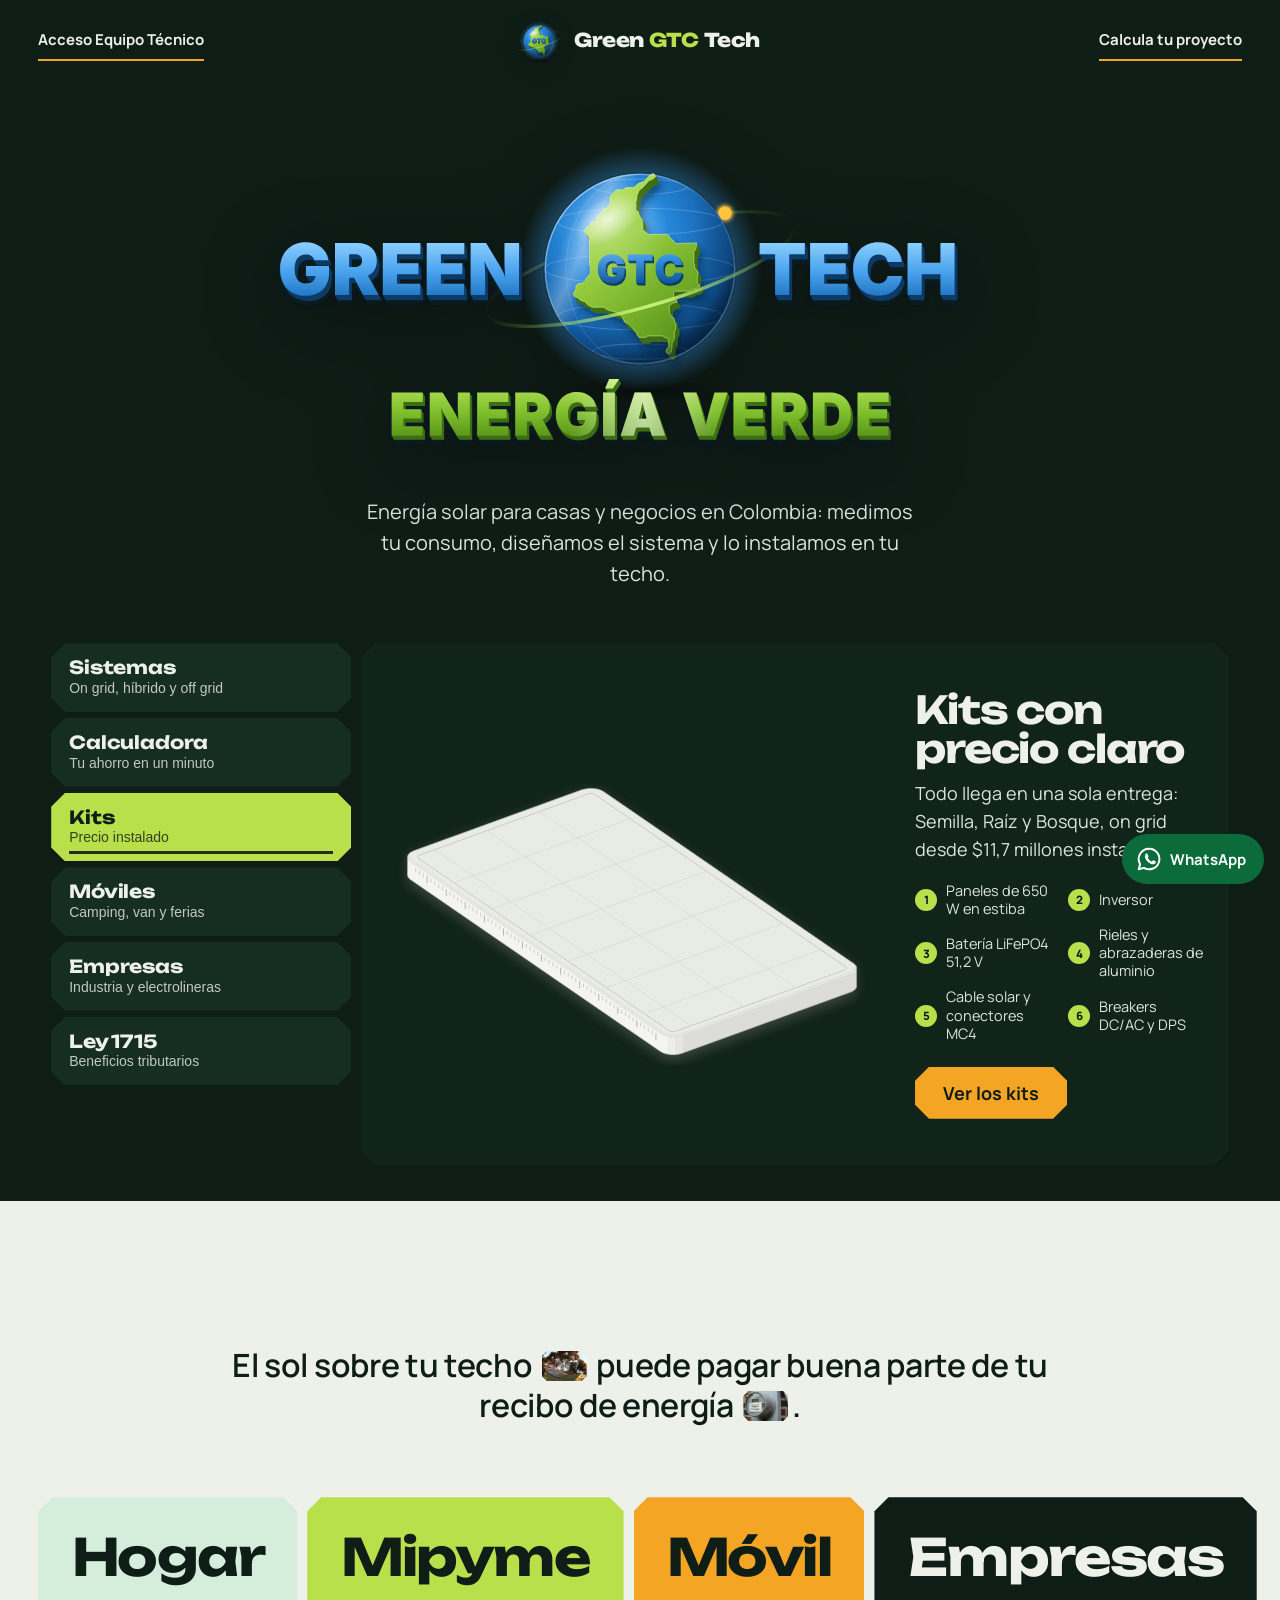
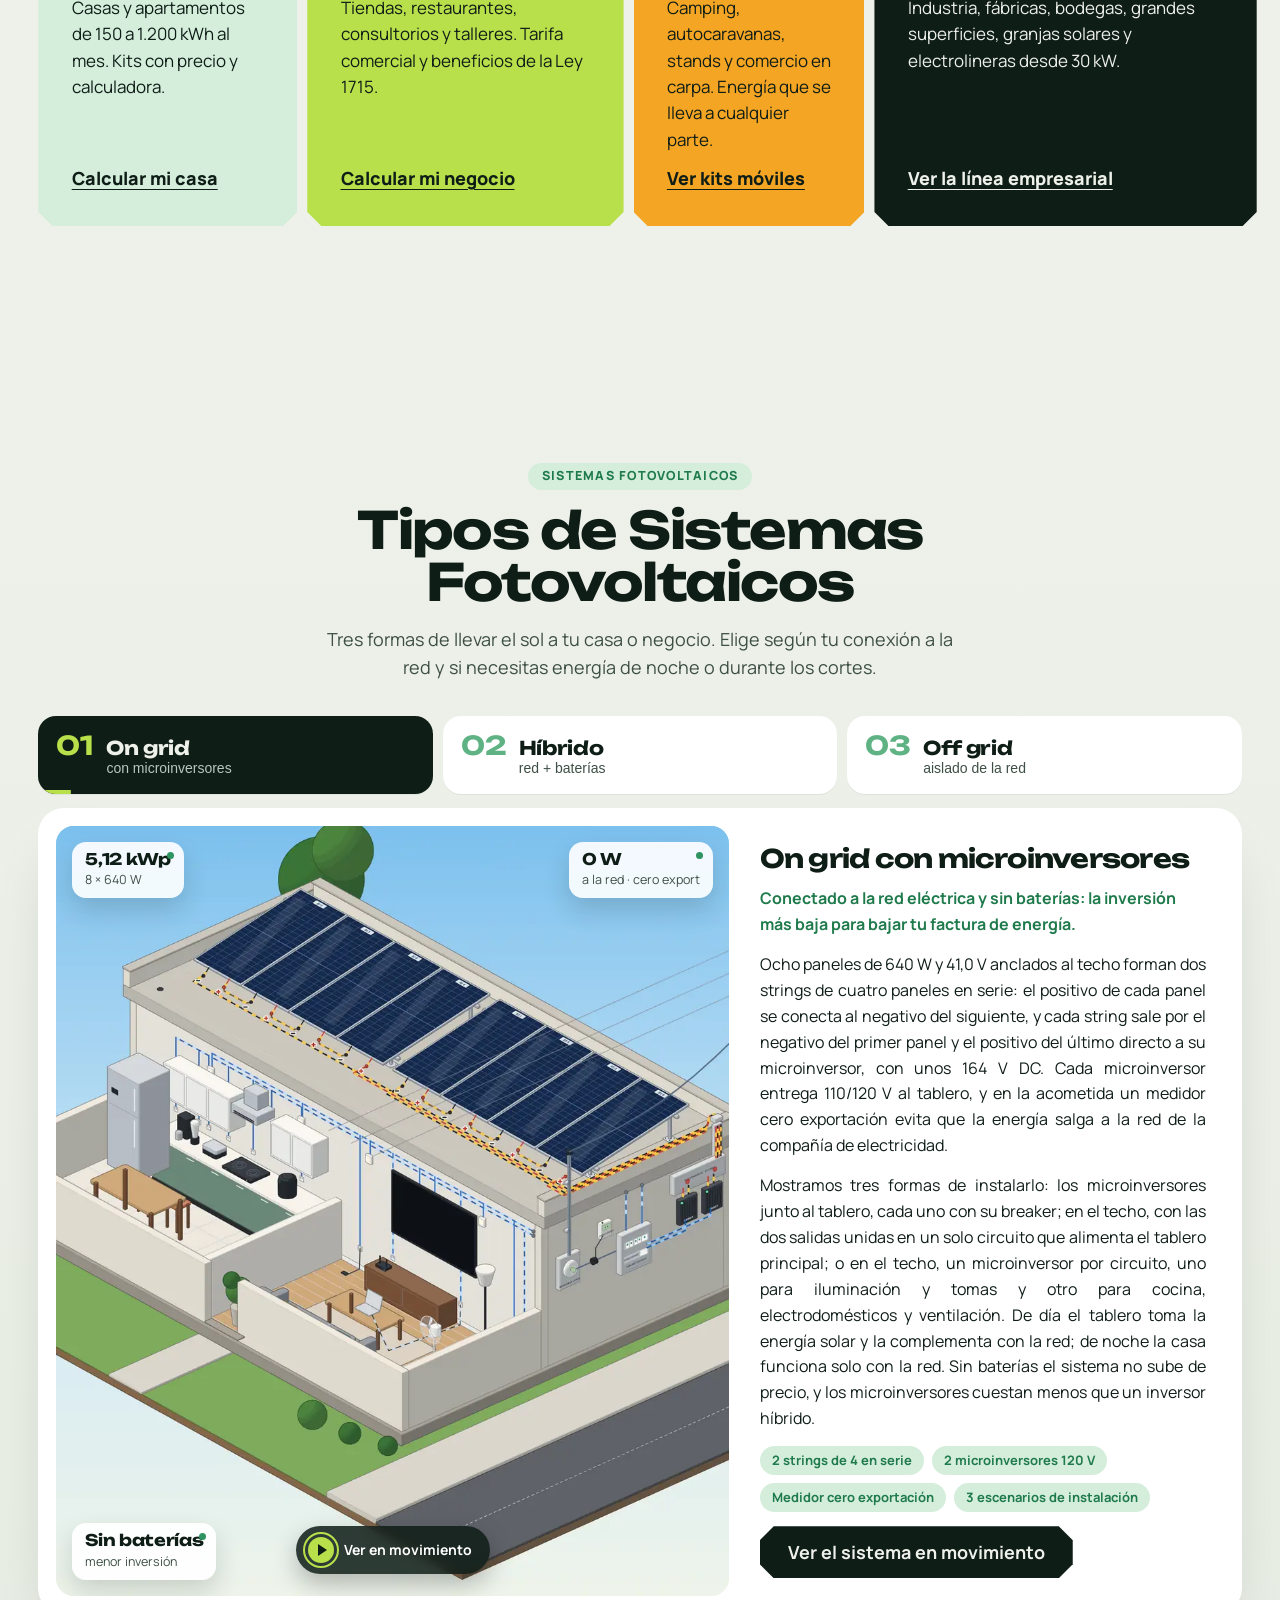
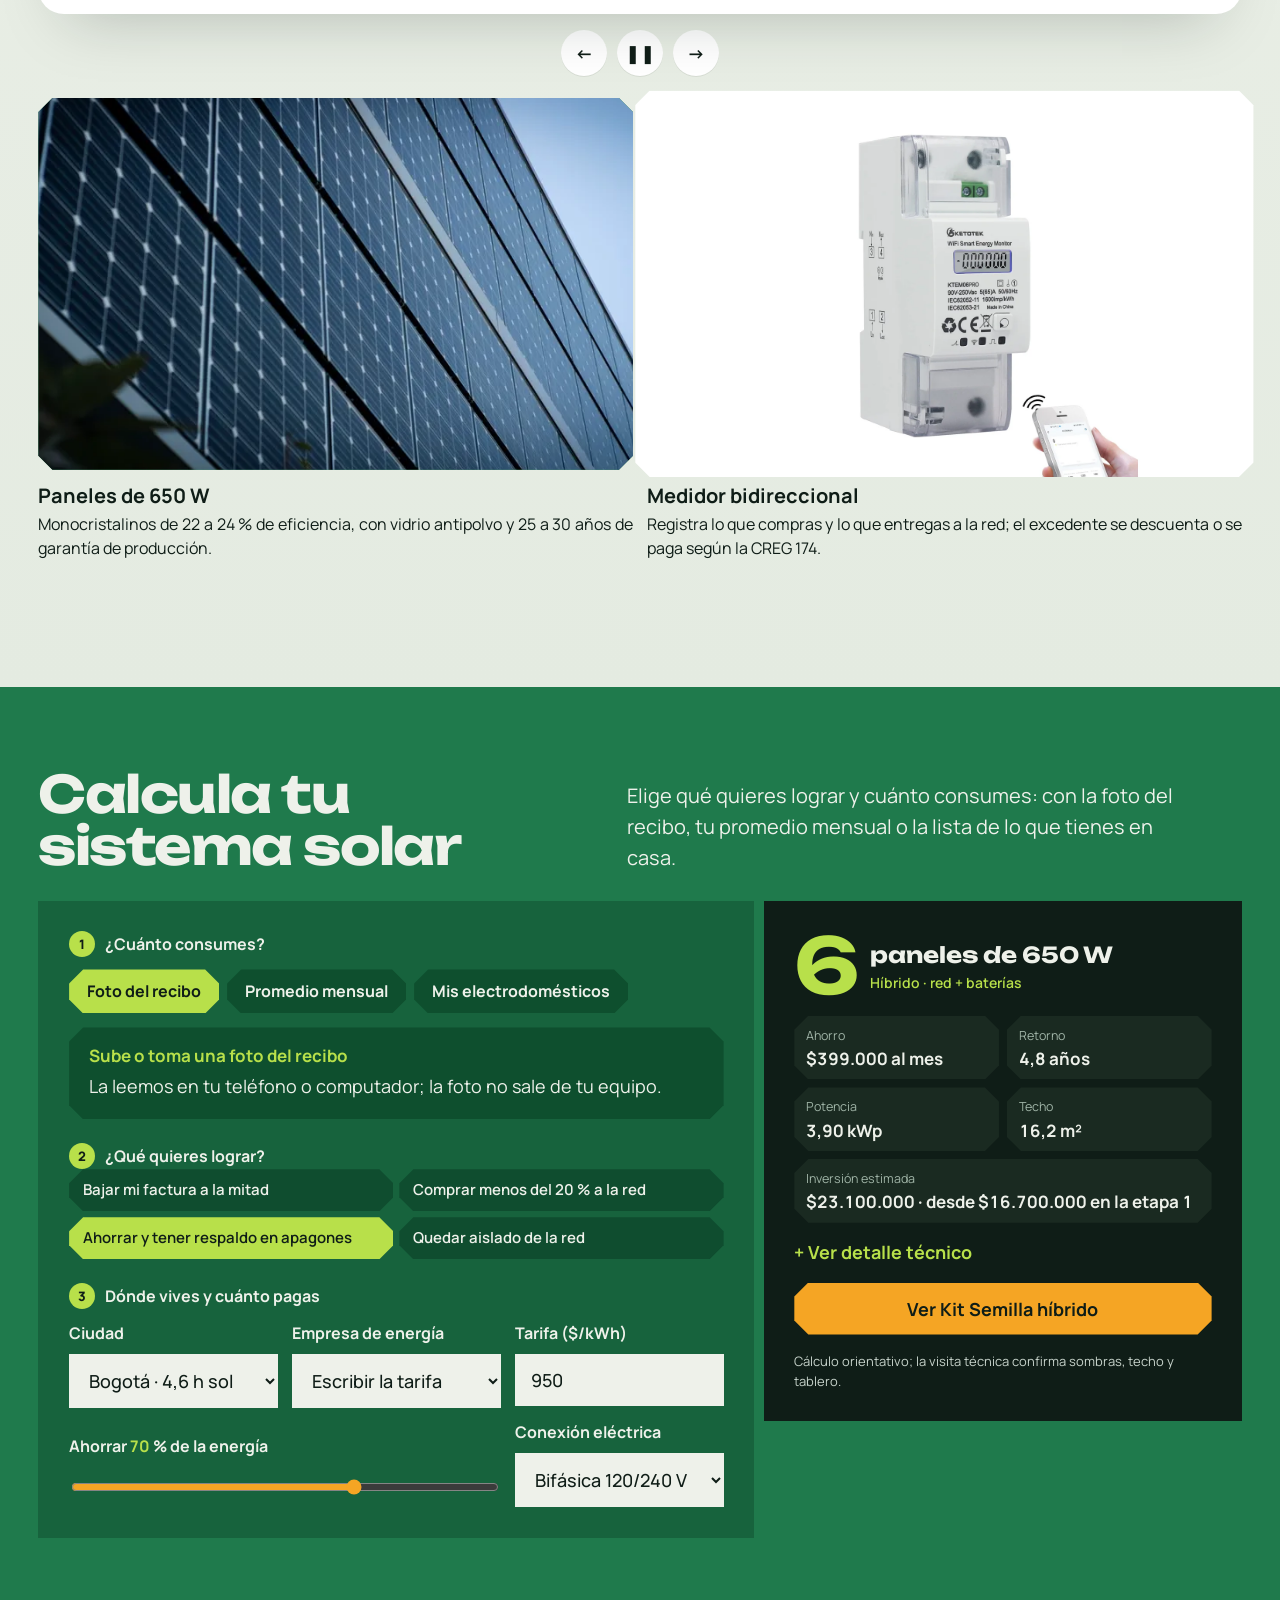
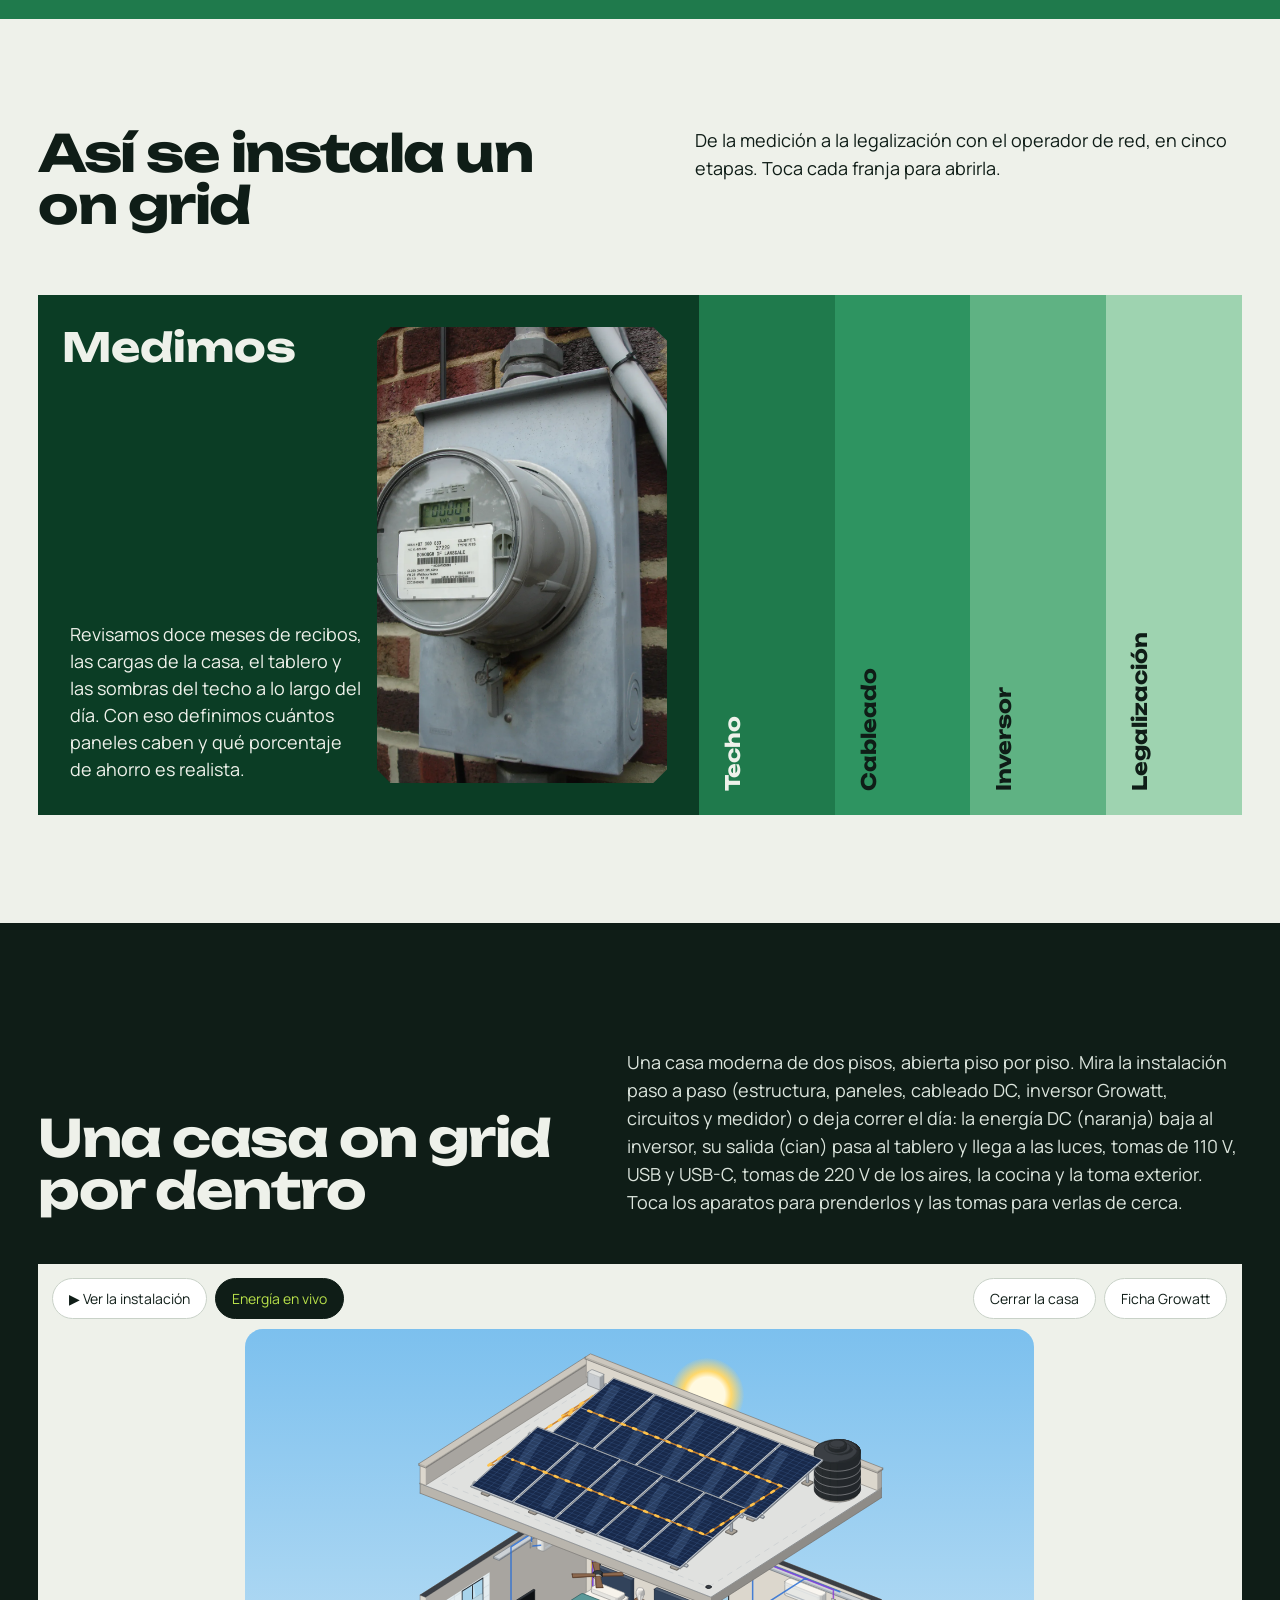
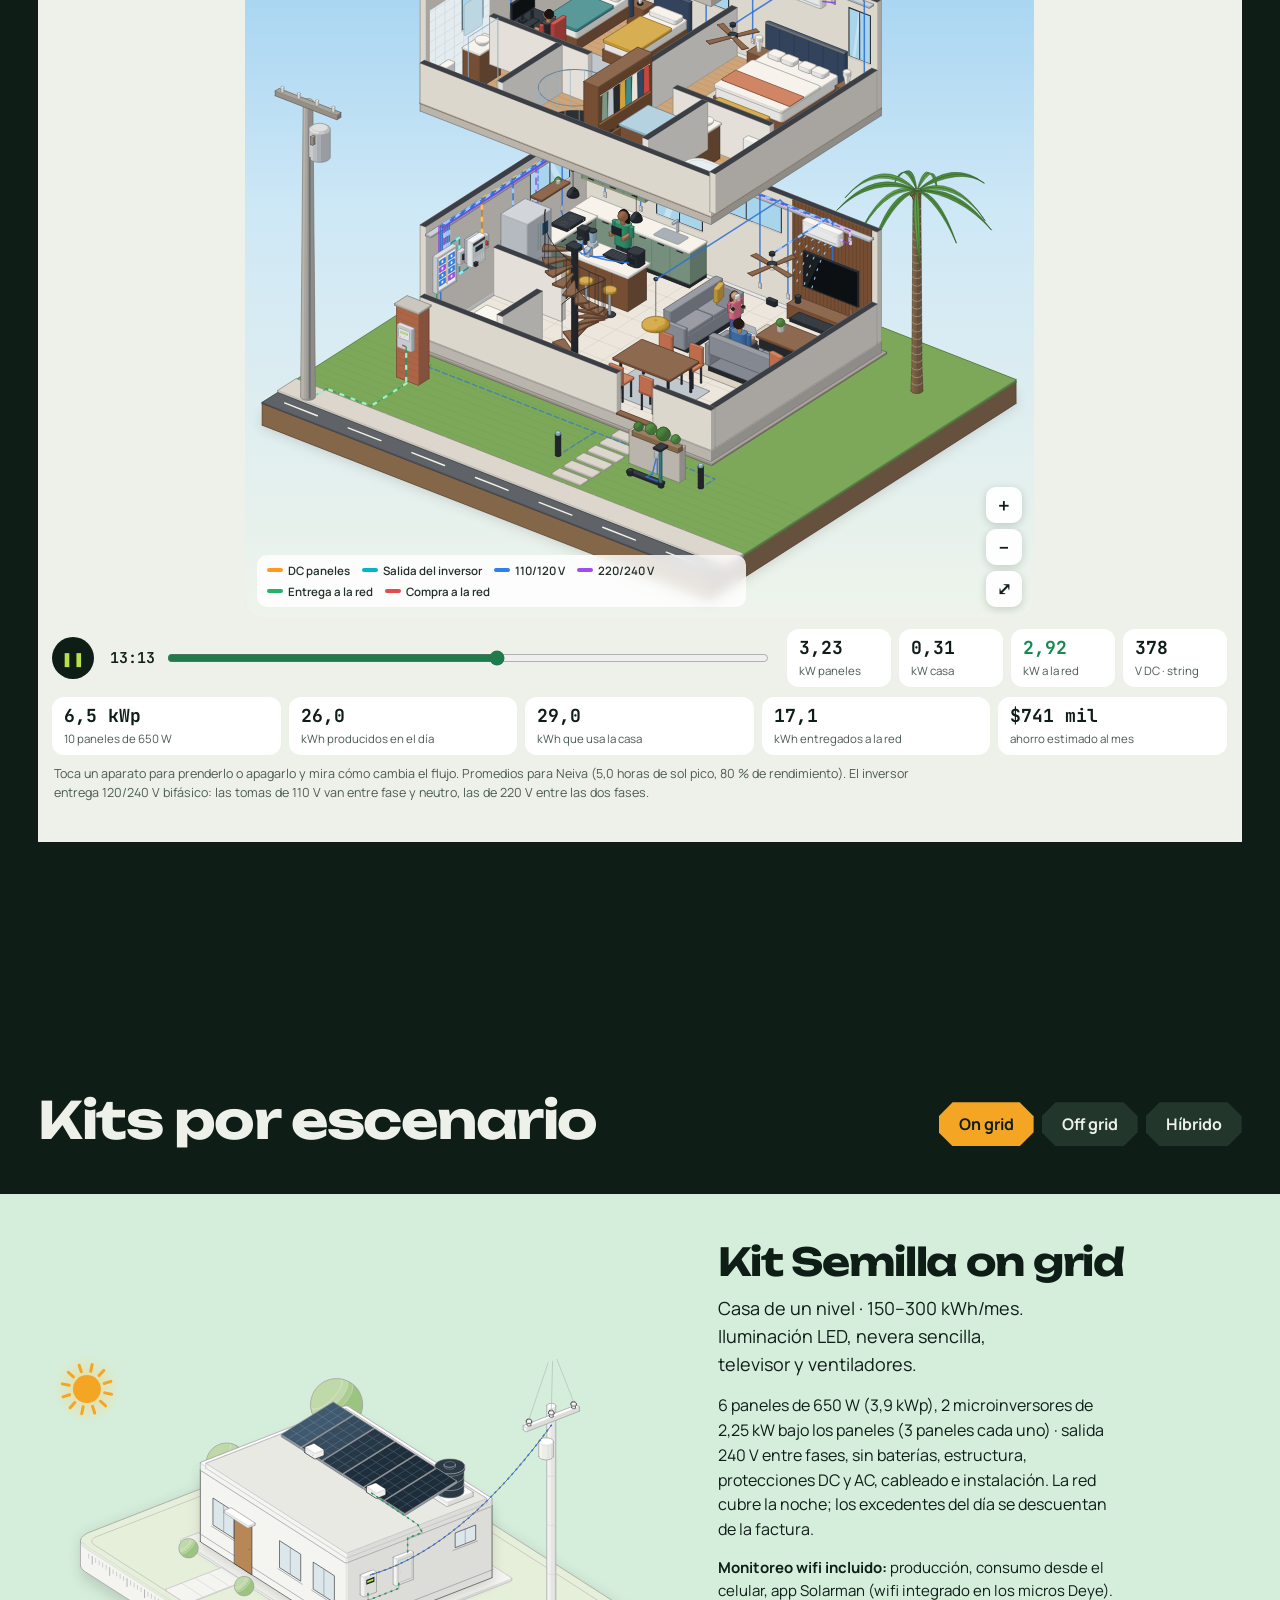
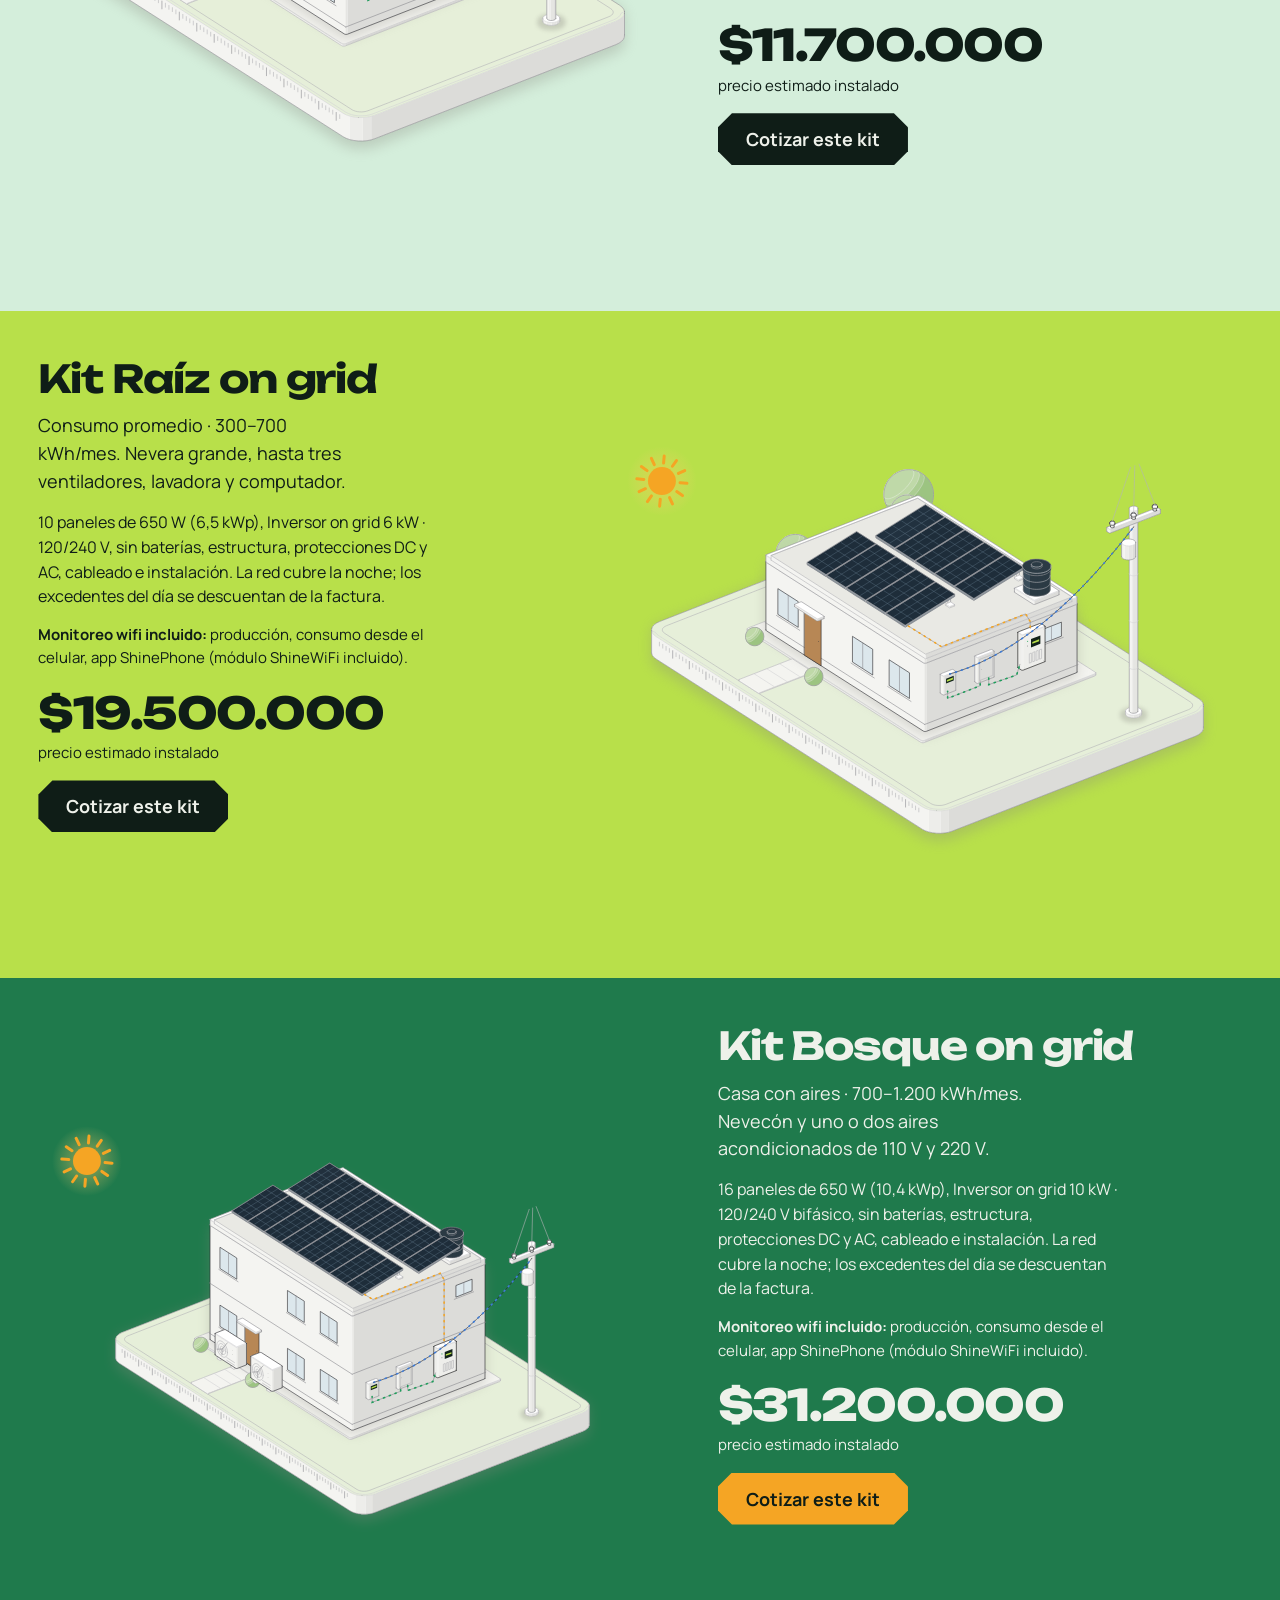
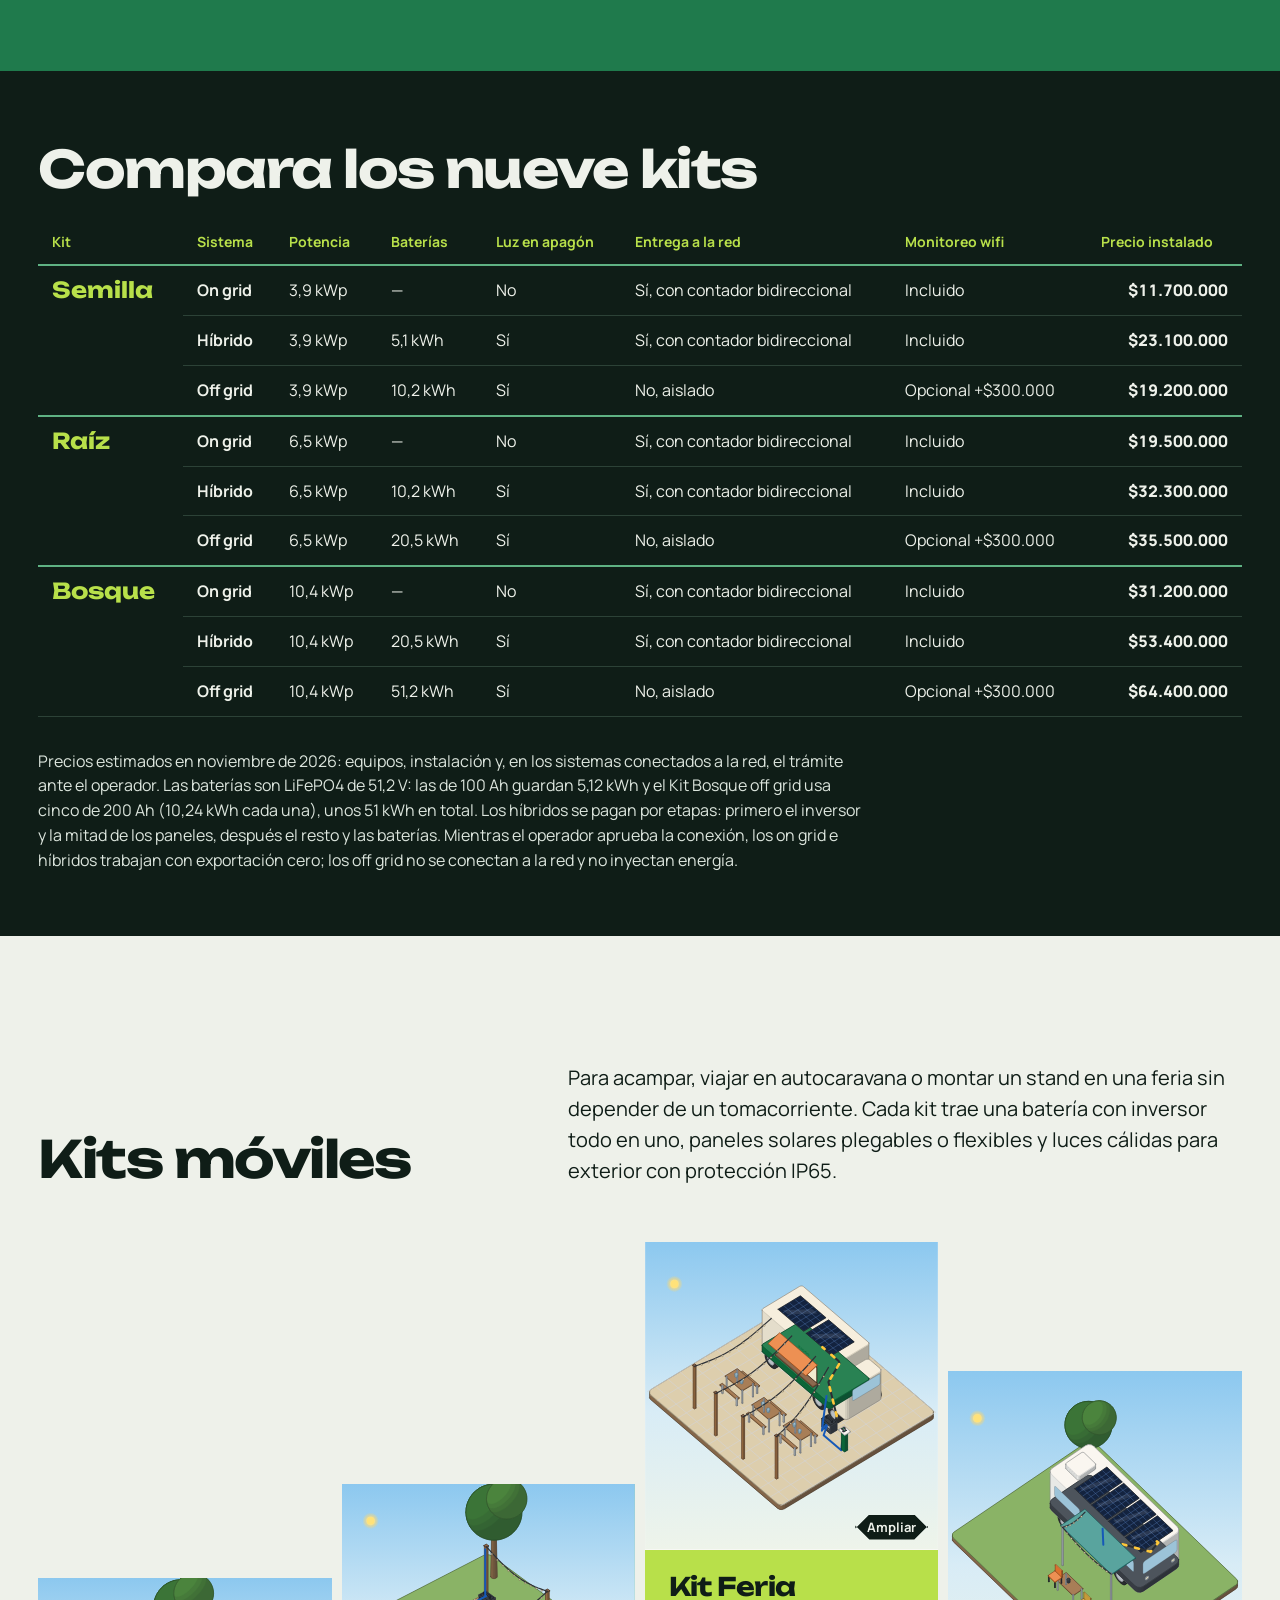
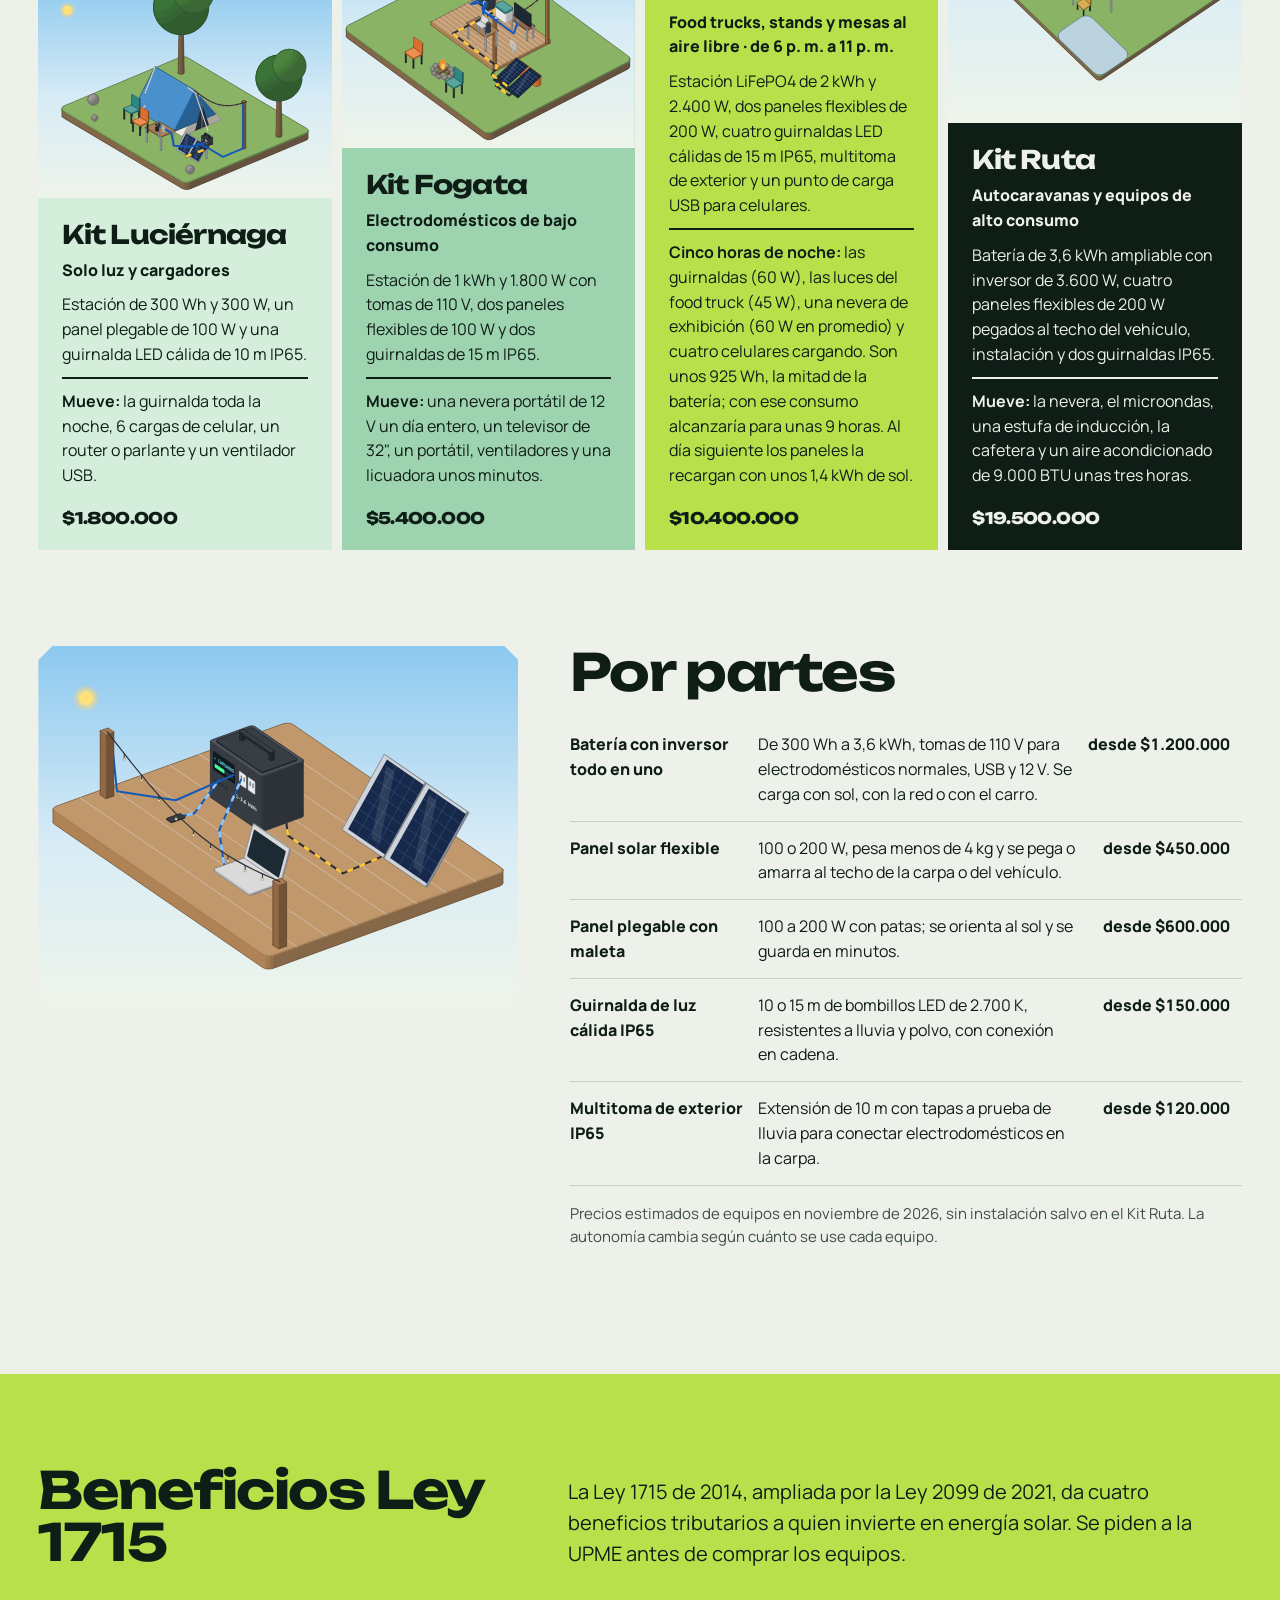
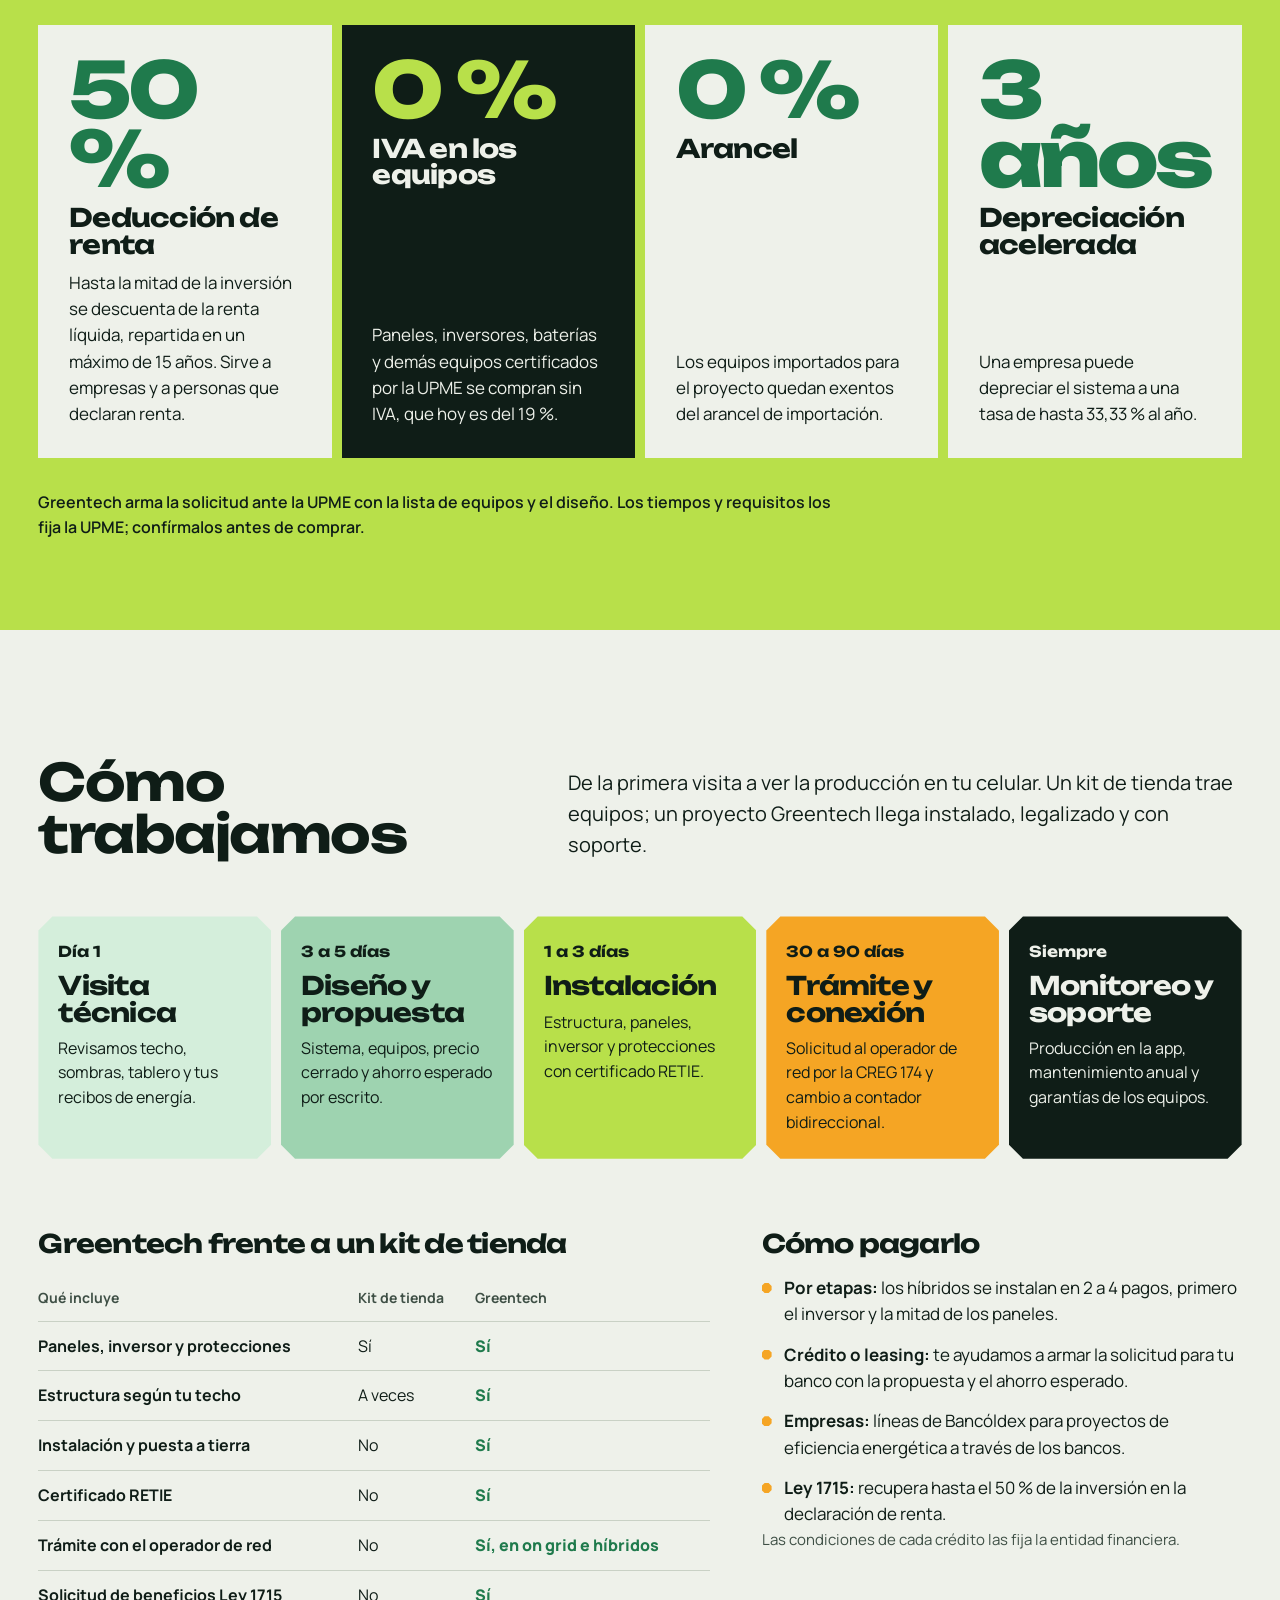
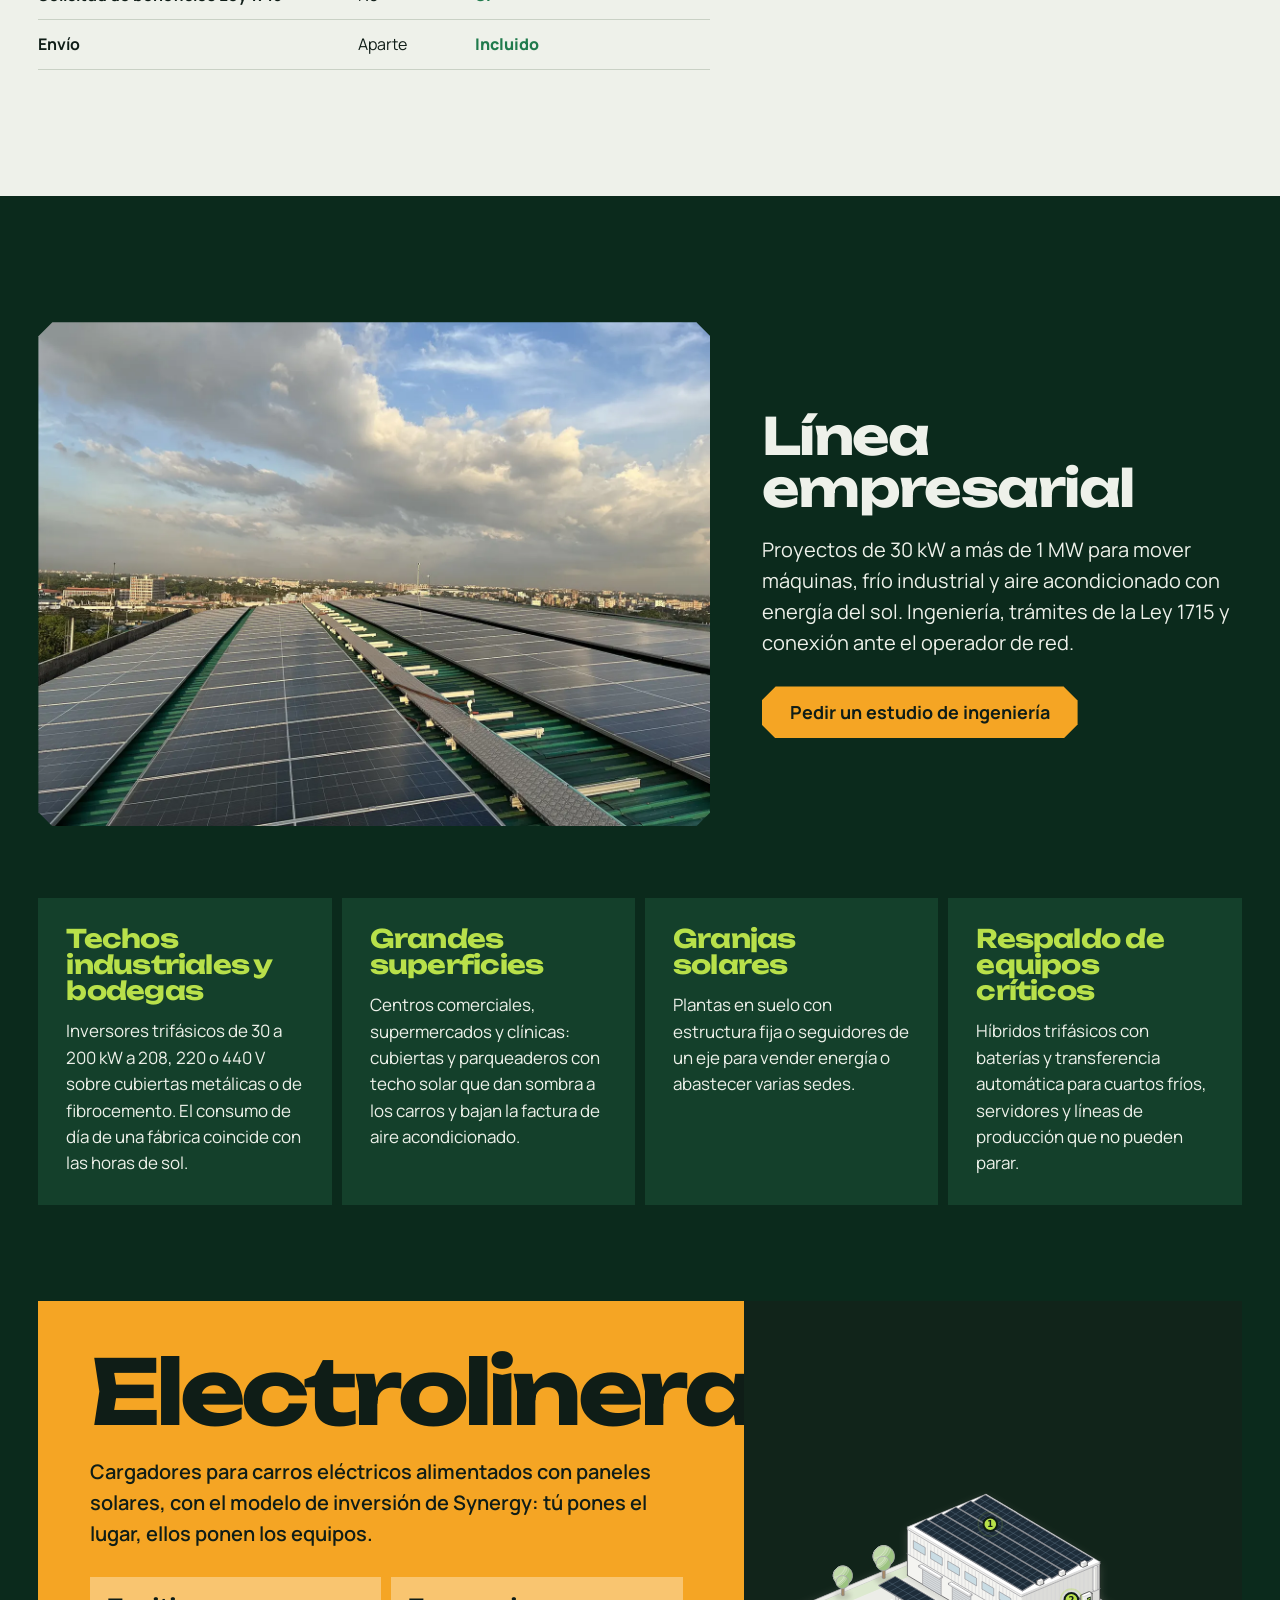
==== commit 5eeccc06: "Portal del equipo técnico dentro de la web, con login y base de datos en Supabase El botón «Acceso E" ====
--- a/index.html
+++ b/index.html
@@ -18,7 +18,7 @@
 <!-- ============ PORTADA: carpetas con los componentes de la página ============ -->
 <header class="portada" id="inicio">
   <div class="barra">
-    <a class="barra-enlace" style="justify-self:start" href="https://claude.ai/artifact/JT3G4ouHk1RGJYrvUiqgEj" target="_blank" rel="noopener">Acceso Equipo Técnico</a>
+    <a class="barra-enlace" style="justify-self:start" href="portal/">Acceso Equipo Técnico</a>
     <a class="marca" href="#inicio" aria-label="Green GTC Tech, inicio">
       <img class="marca-sello" src="logo/greentech-sello-3d.svg" alt="" width="76" height="60">
       <span>Green<b>GTC</b>Tech</span>
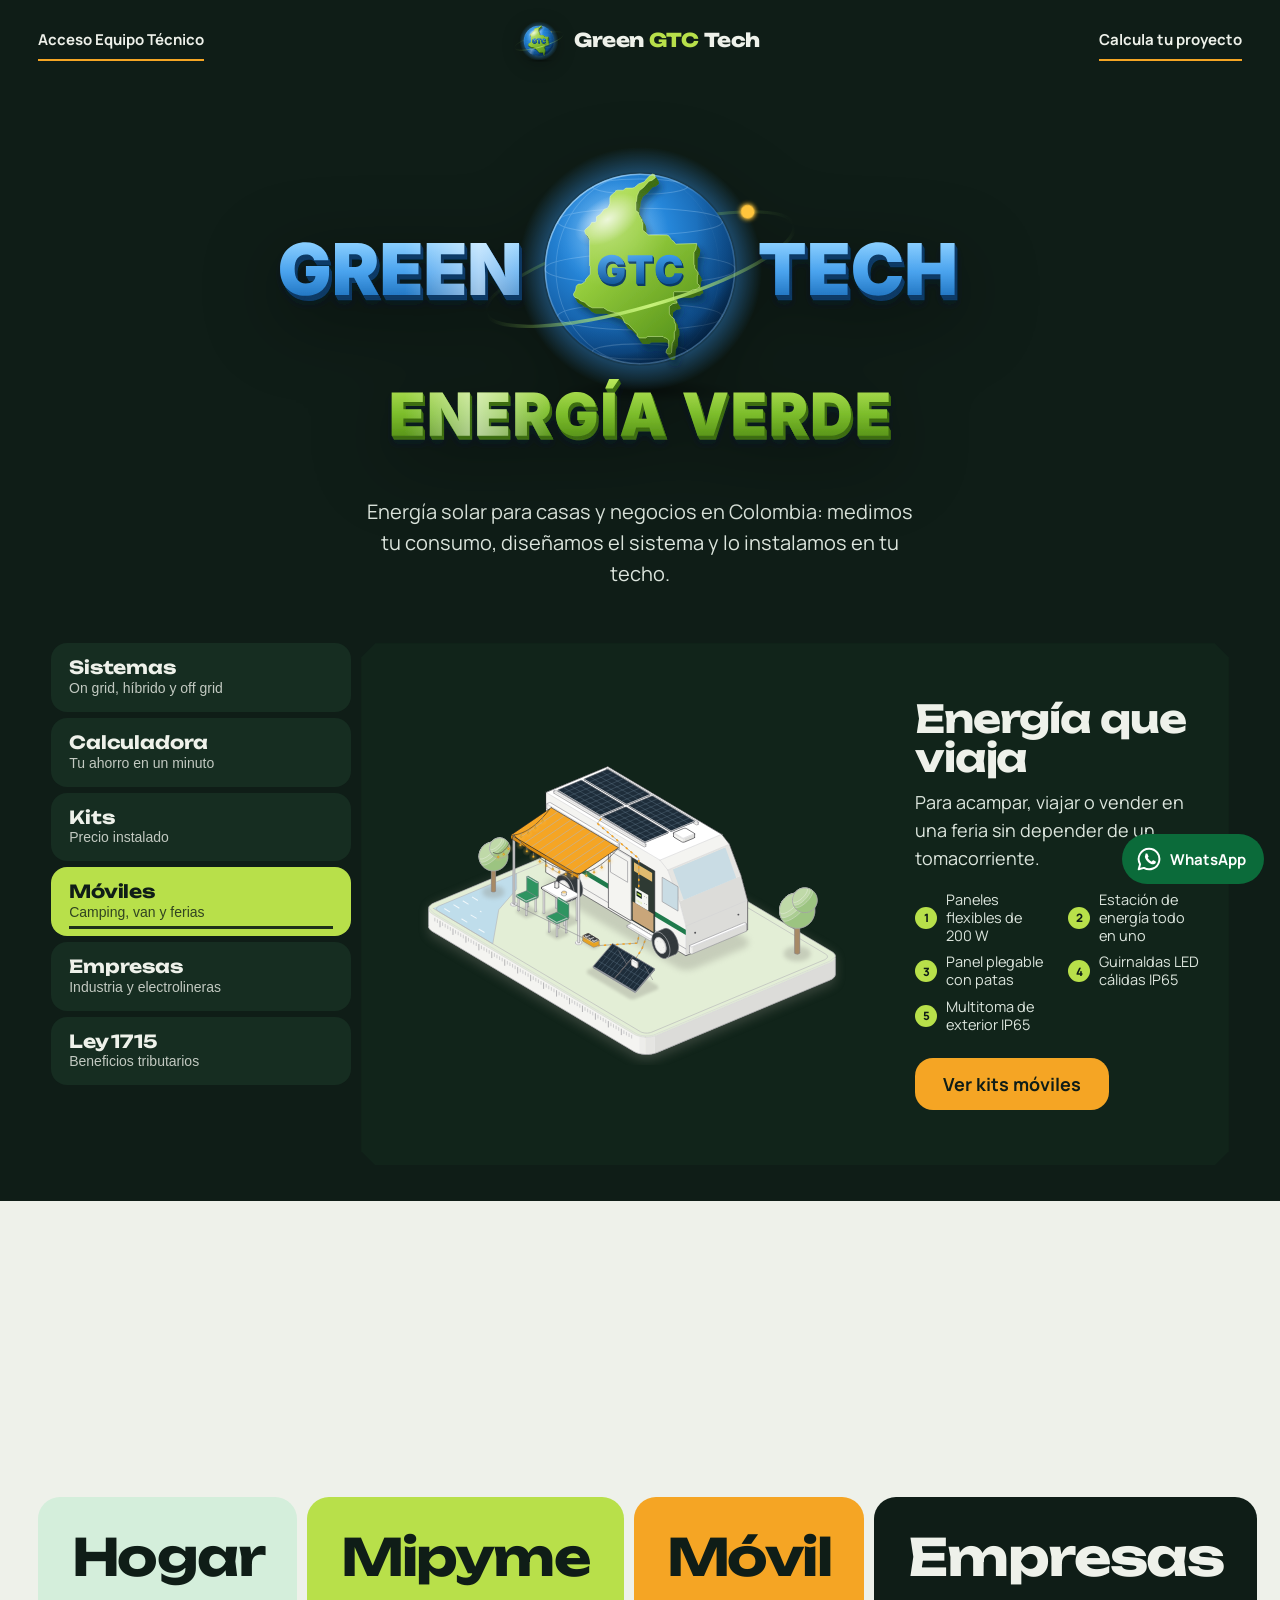
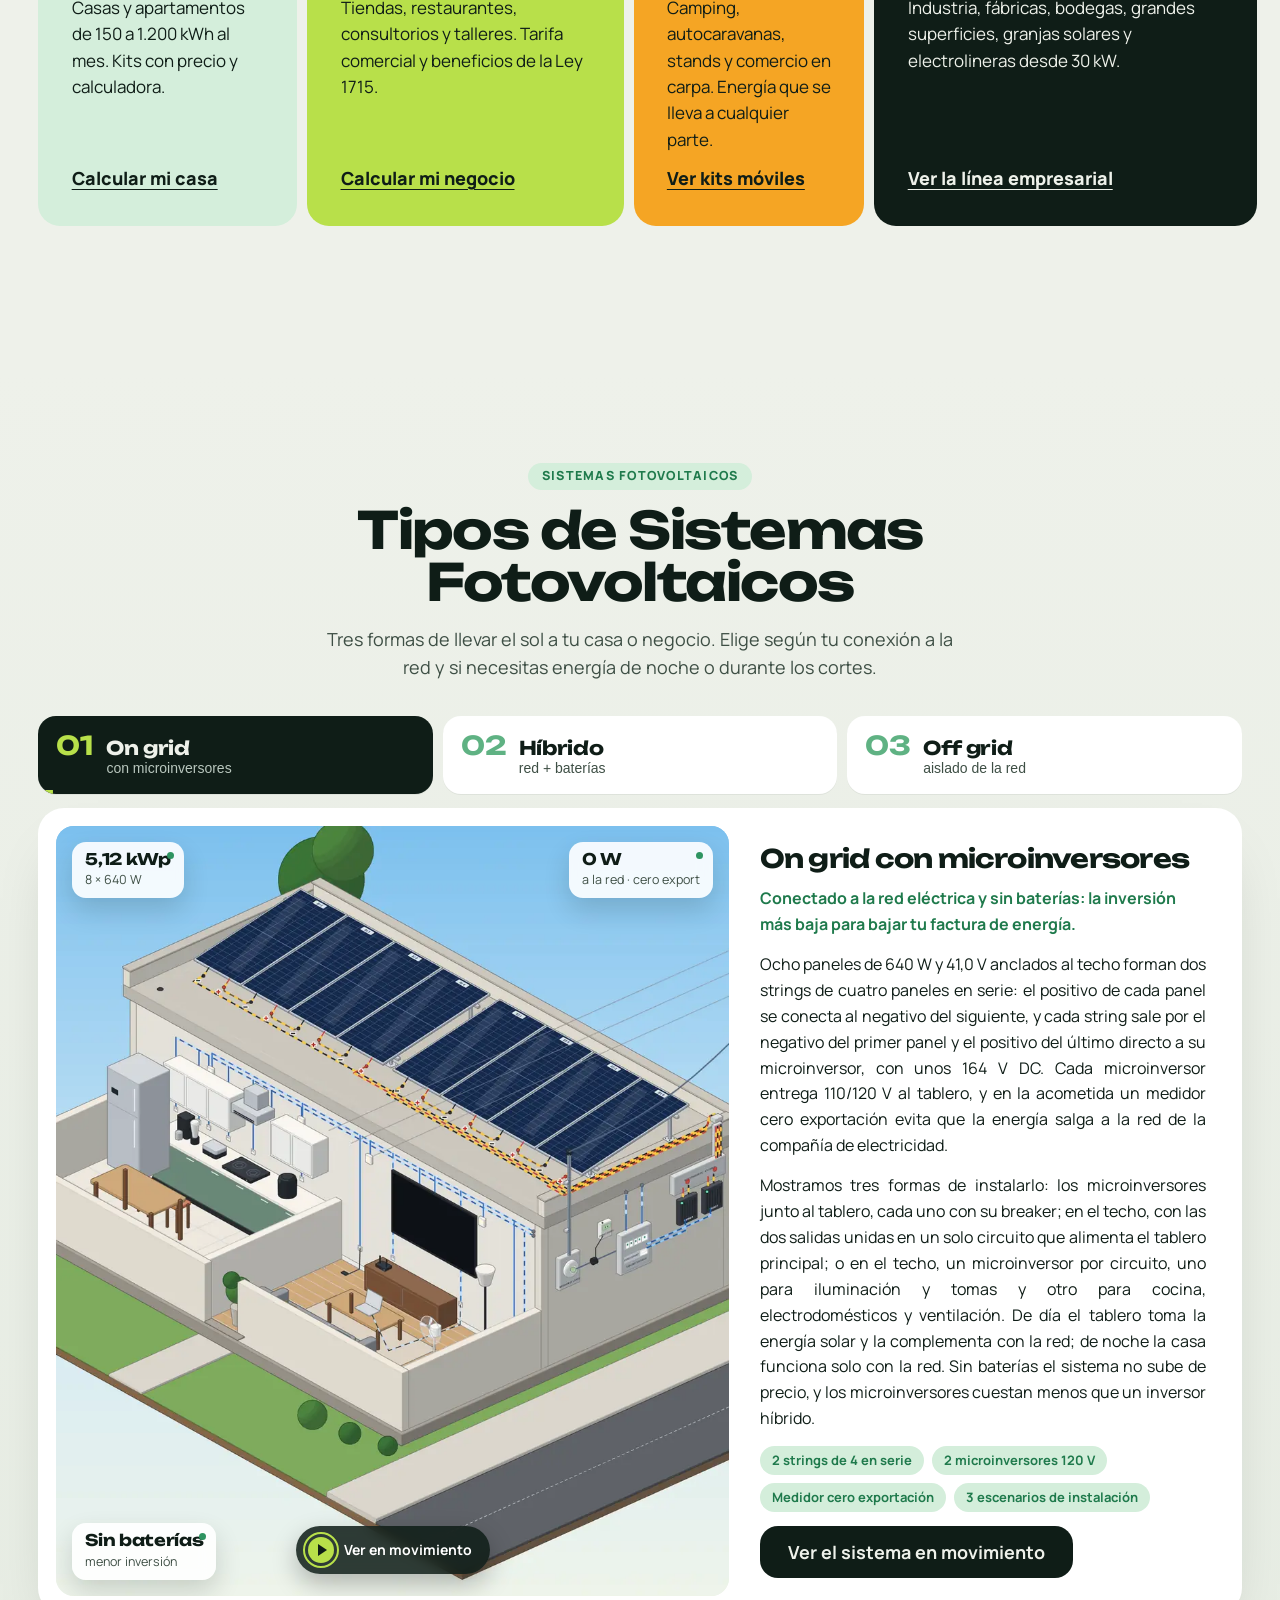
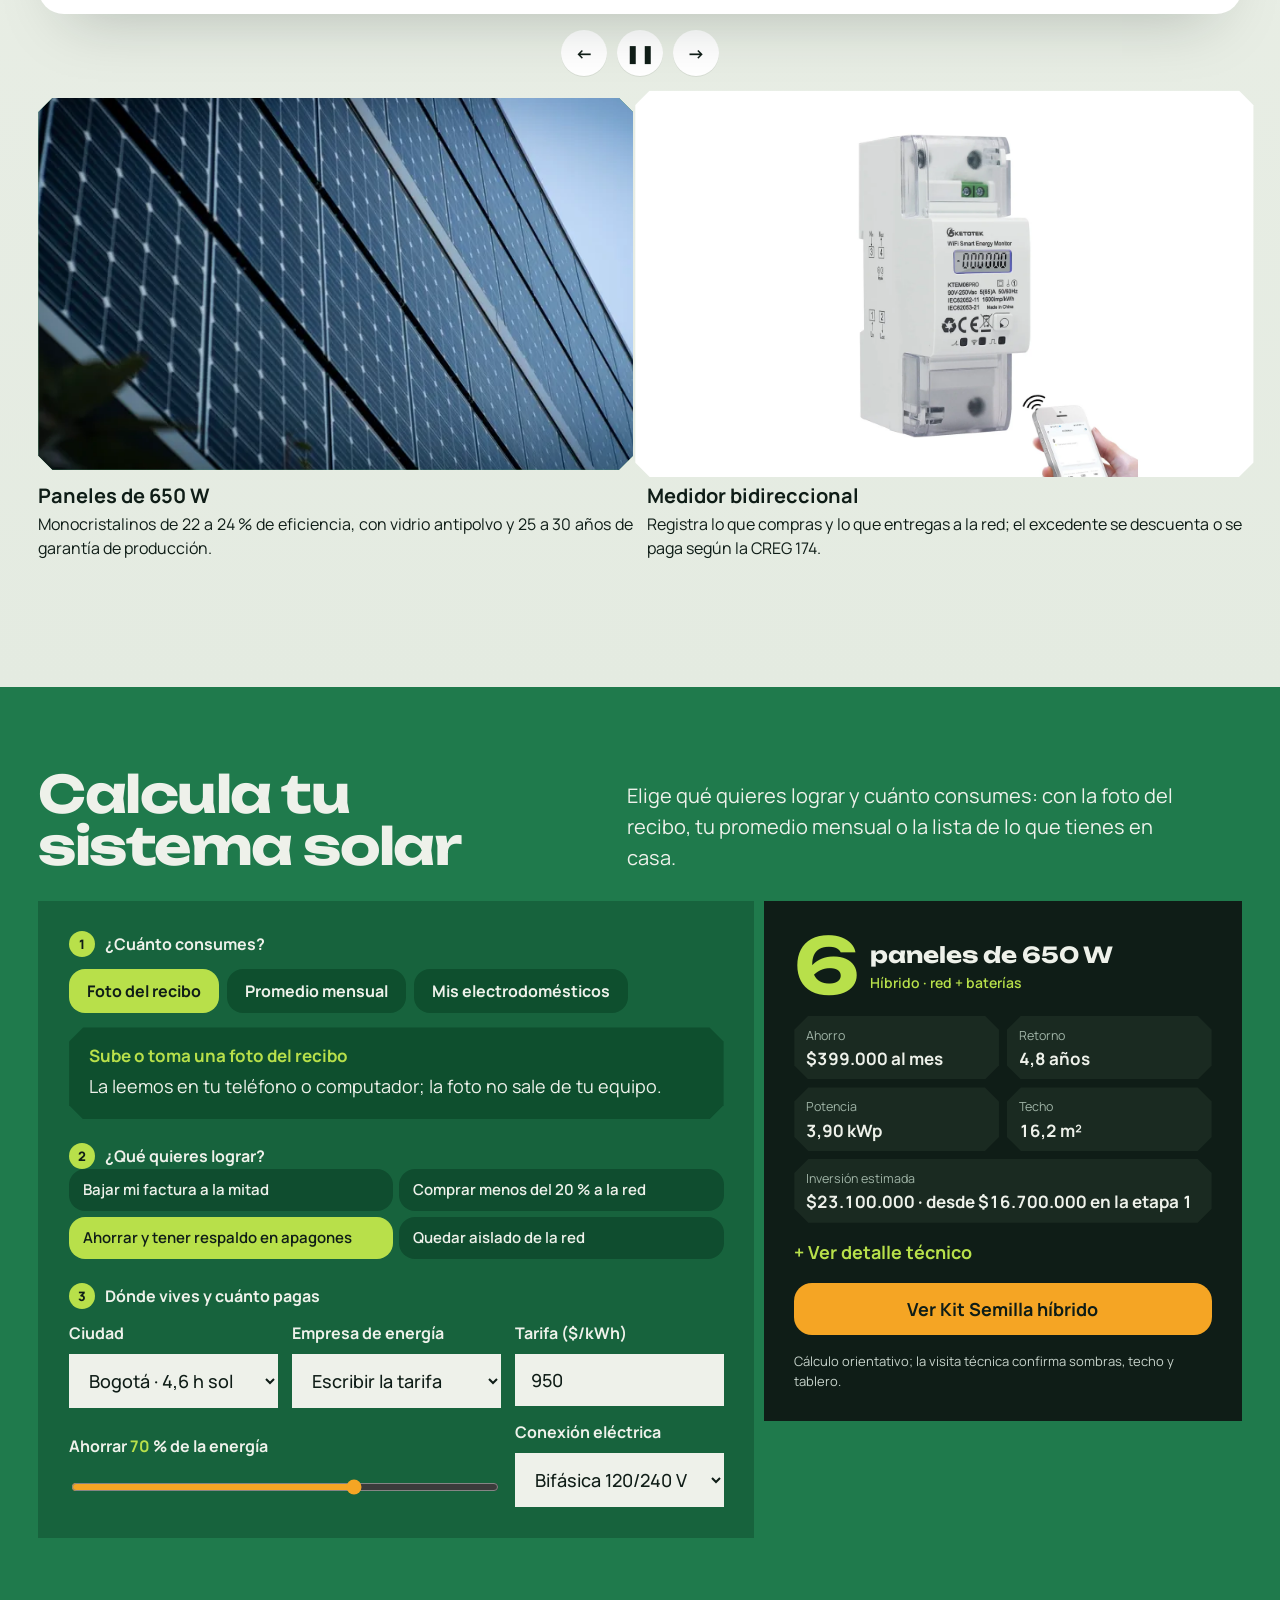
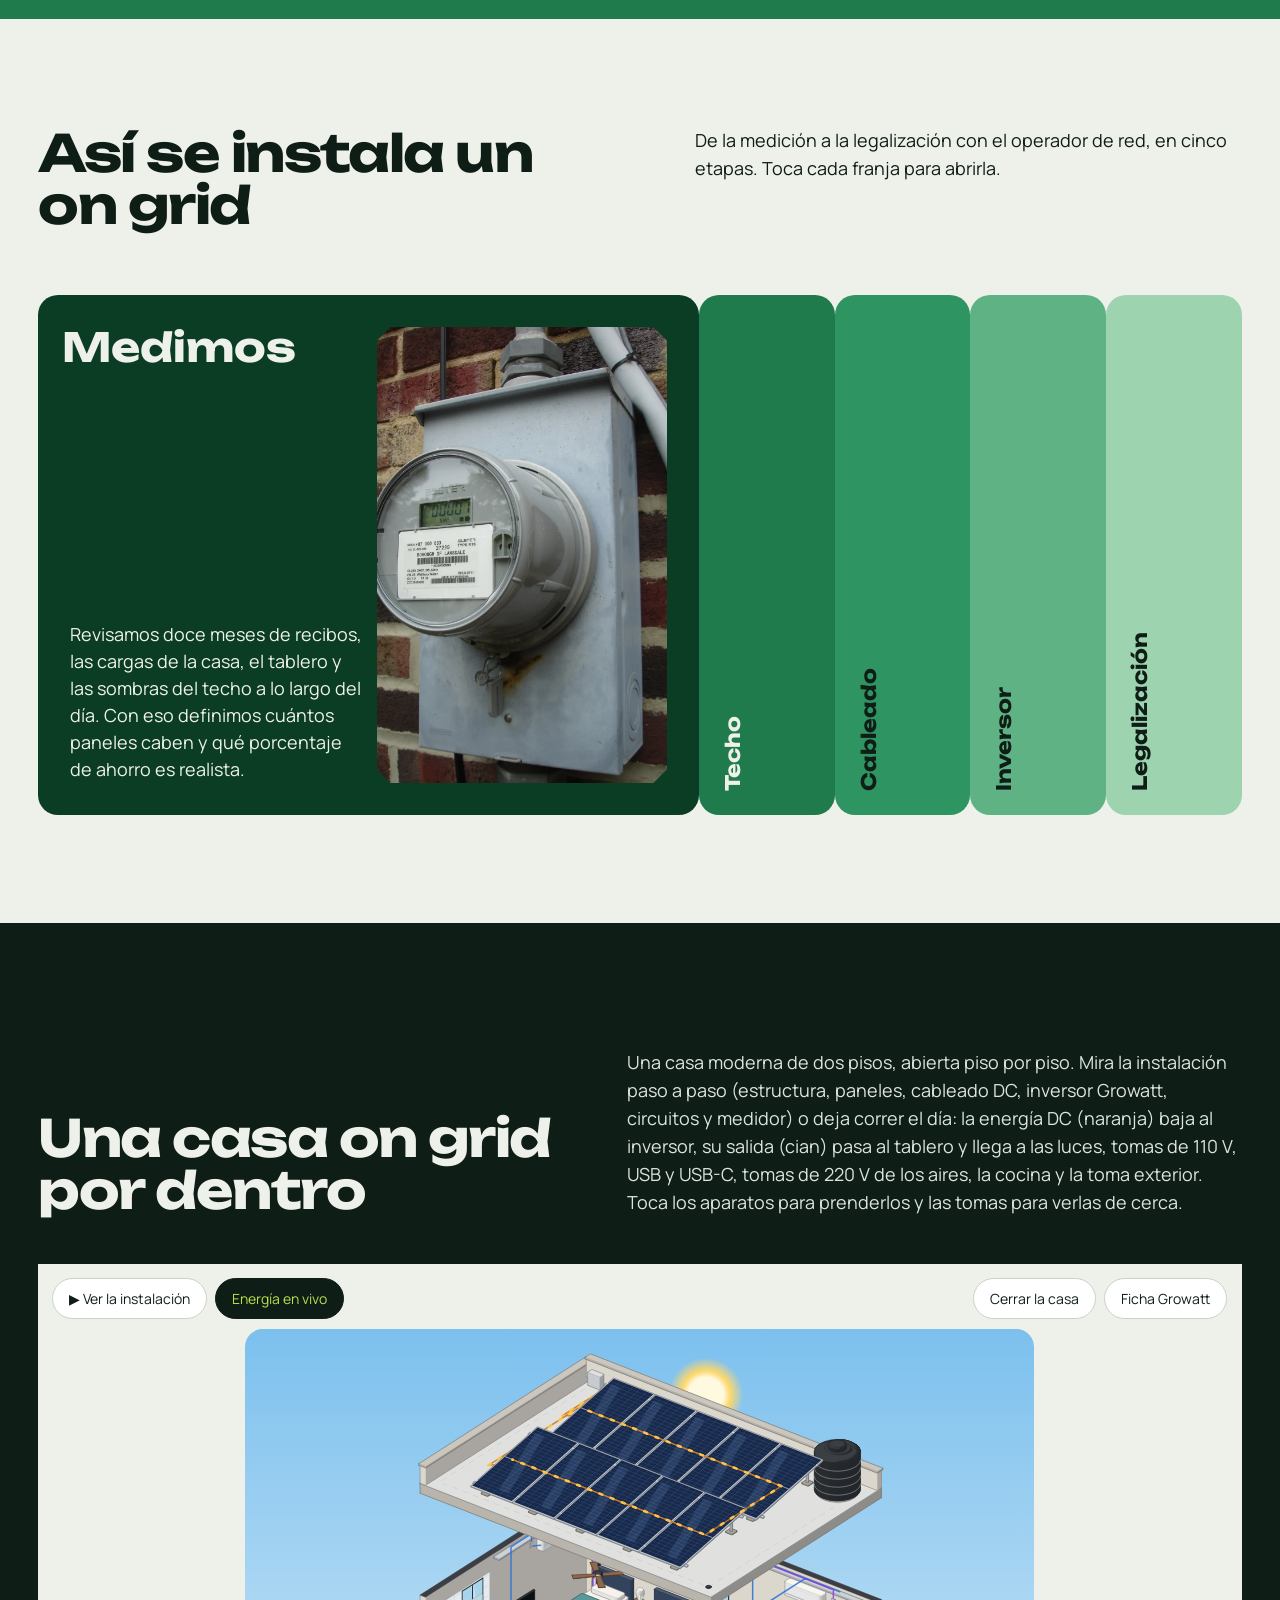
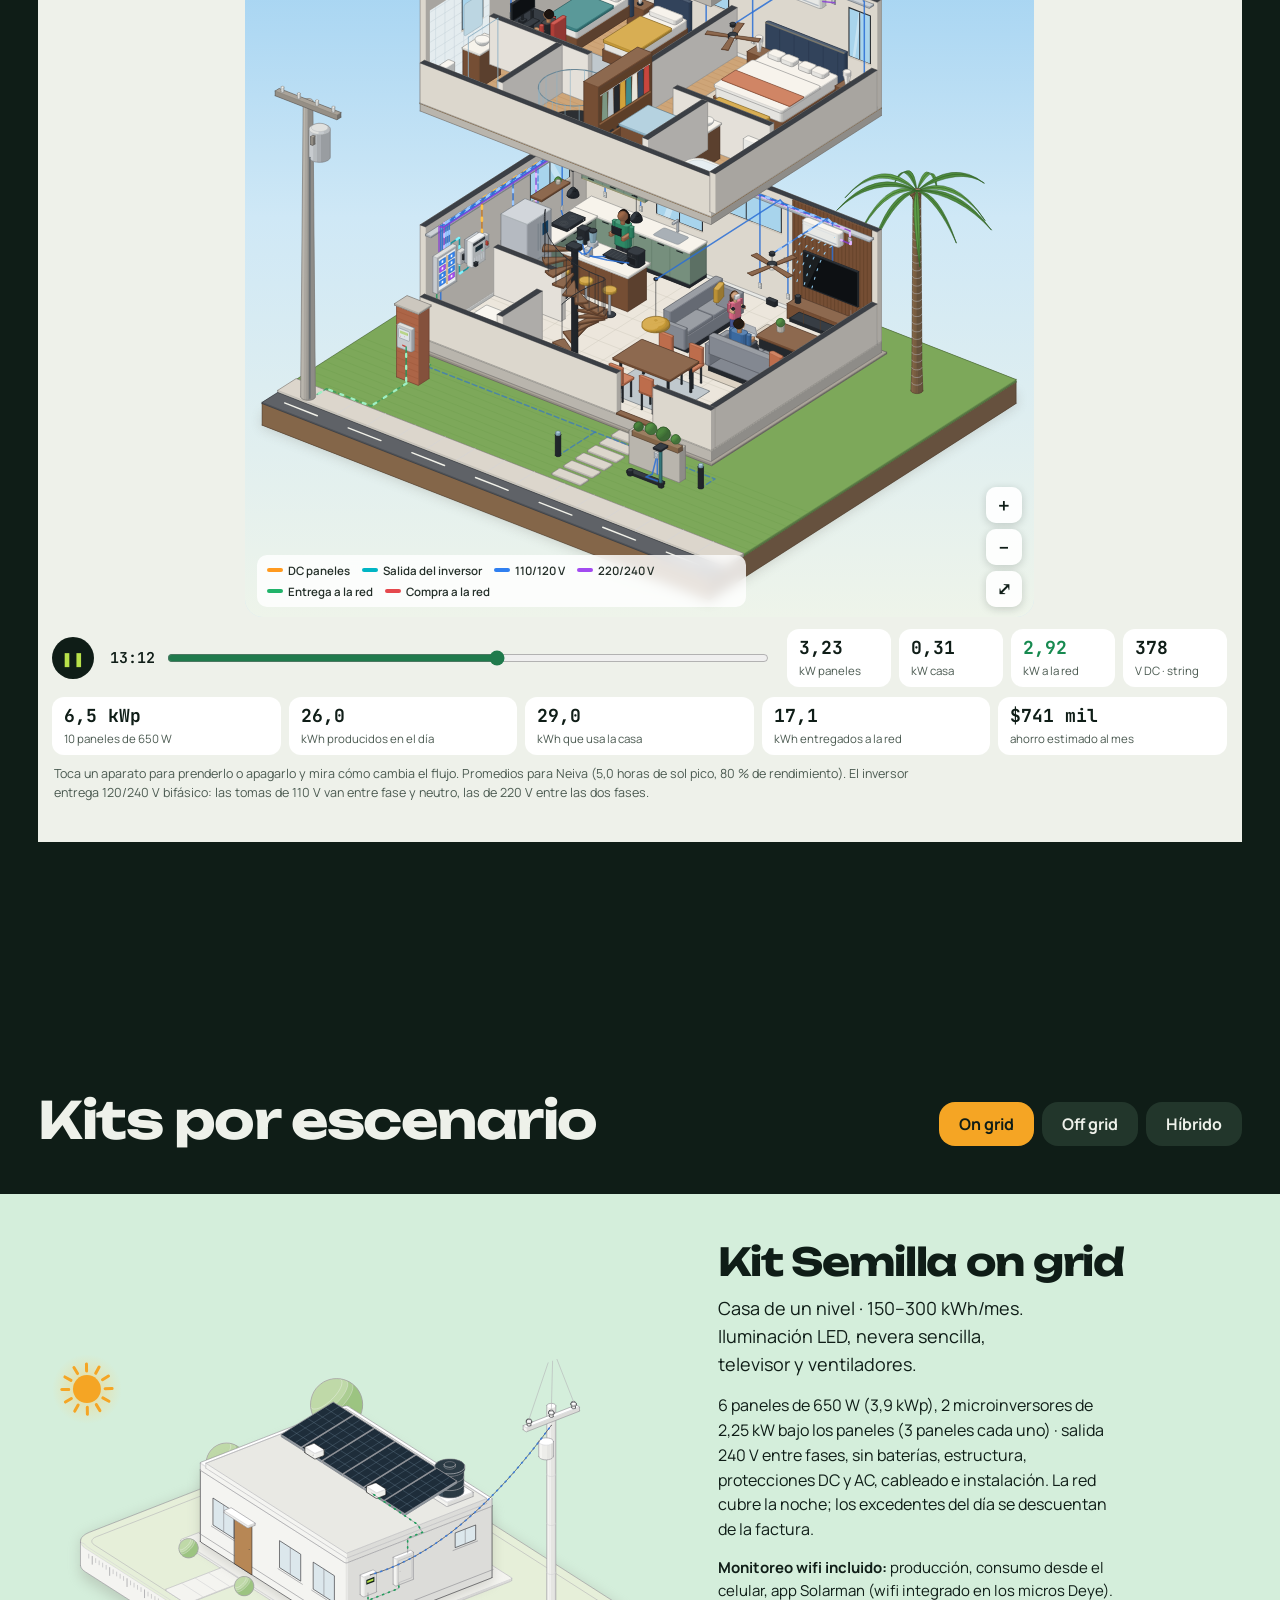
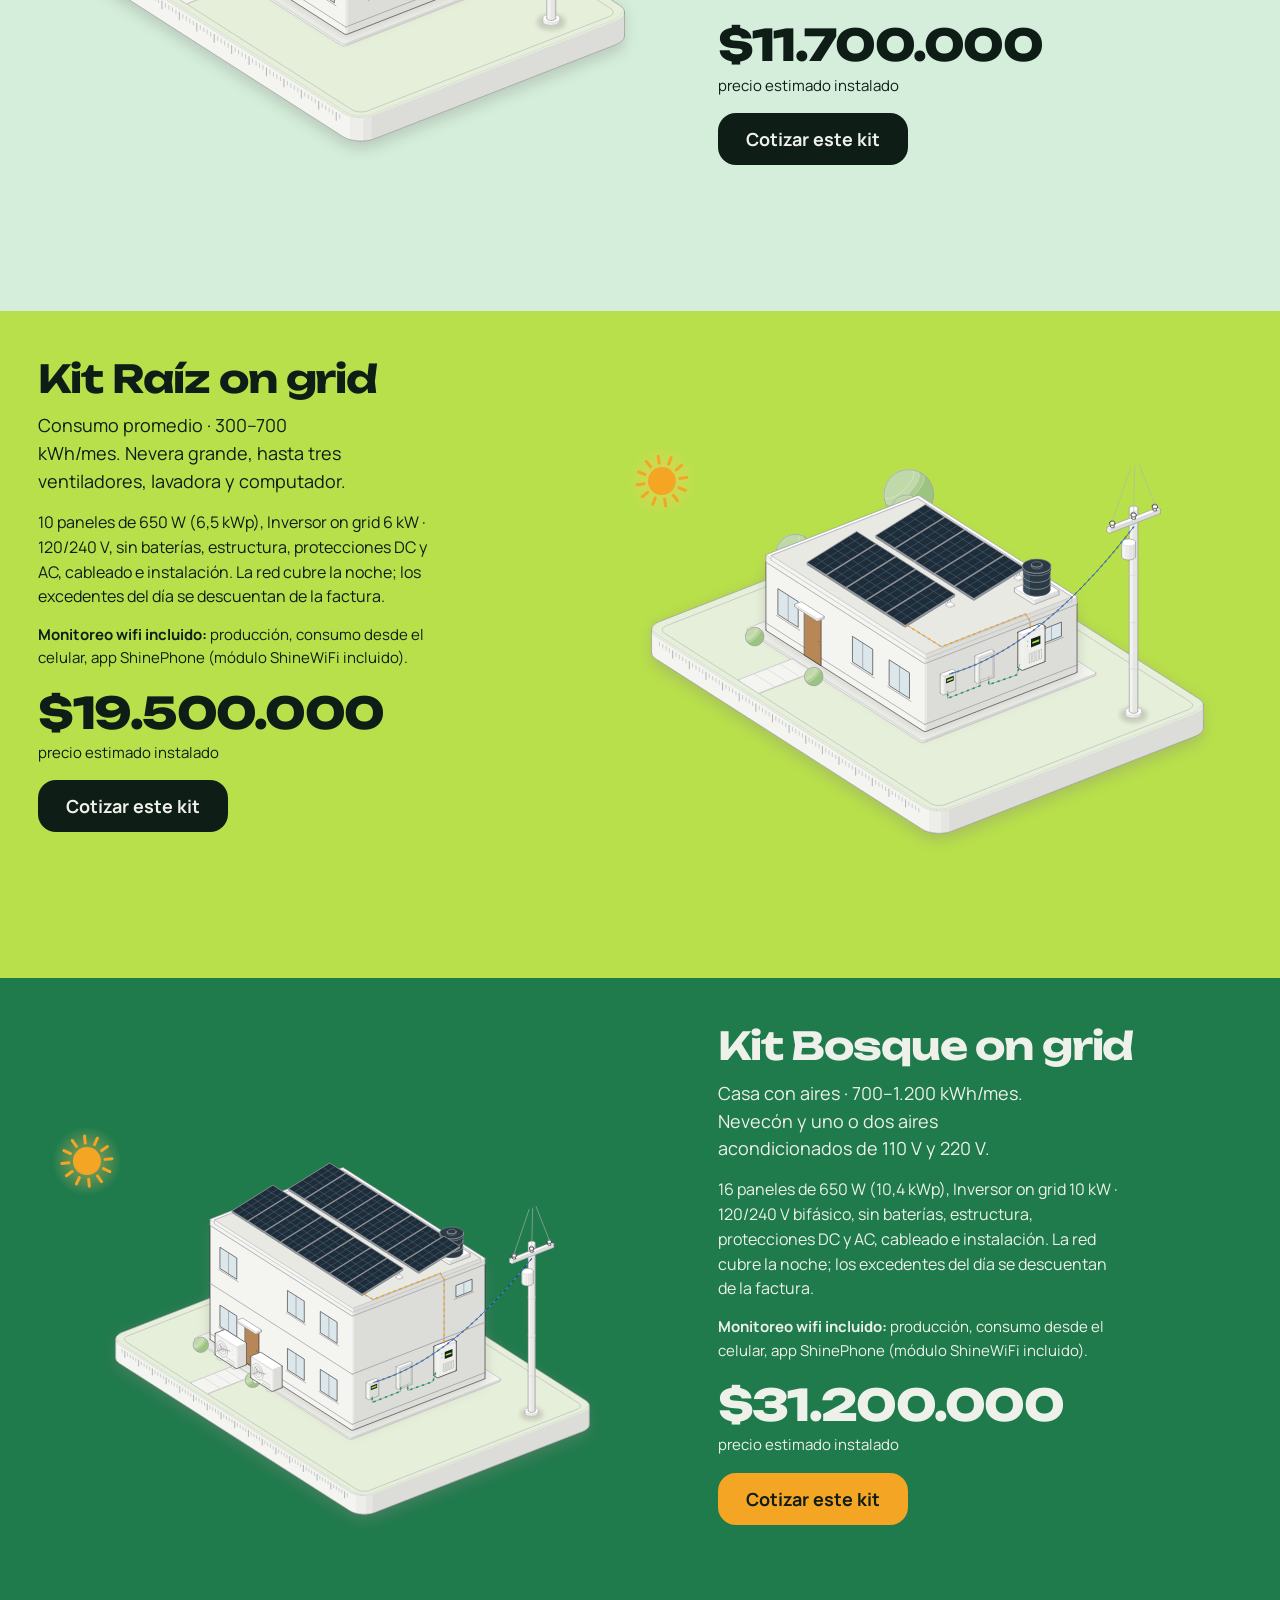
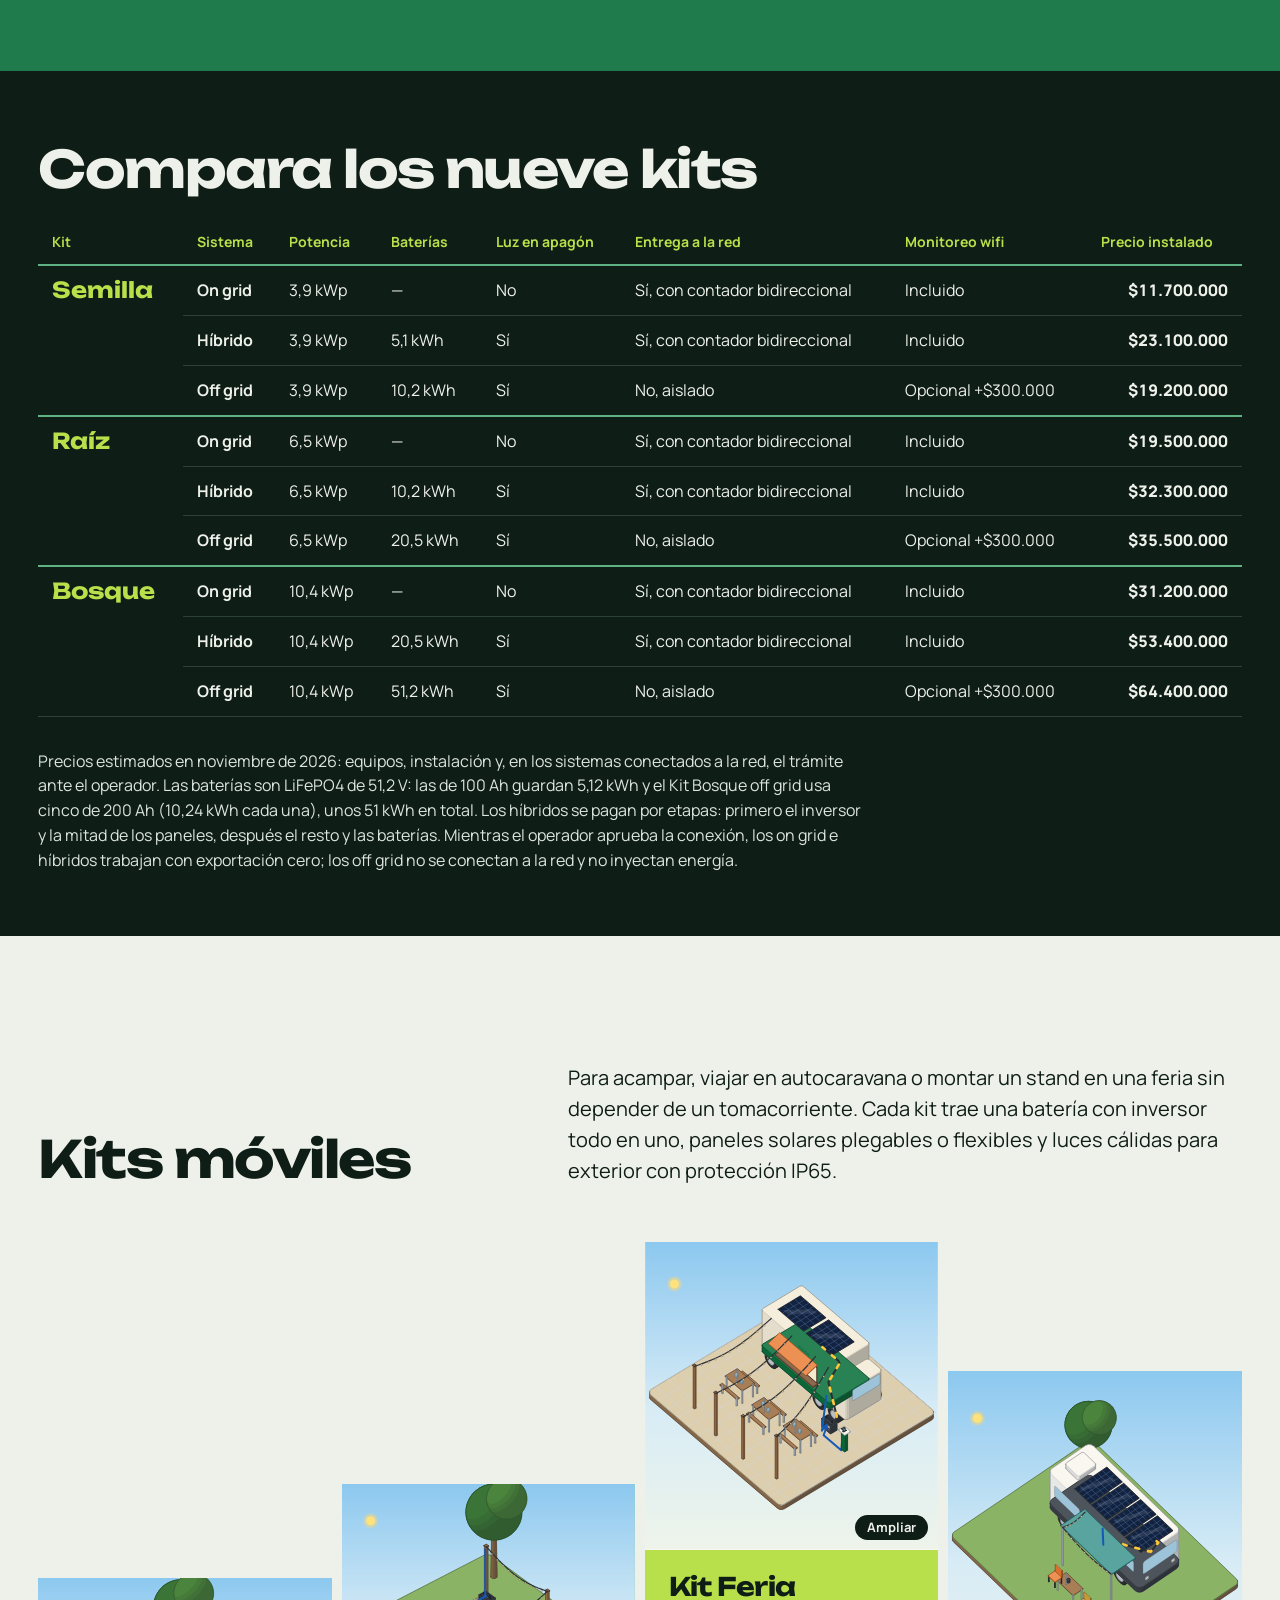
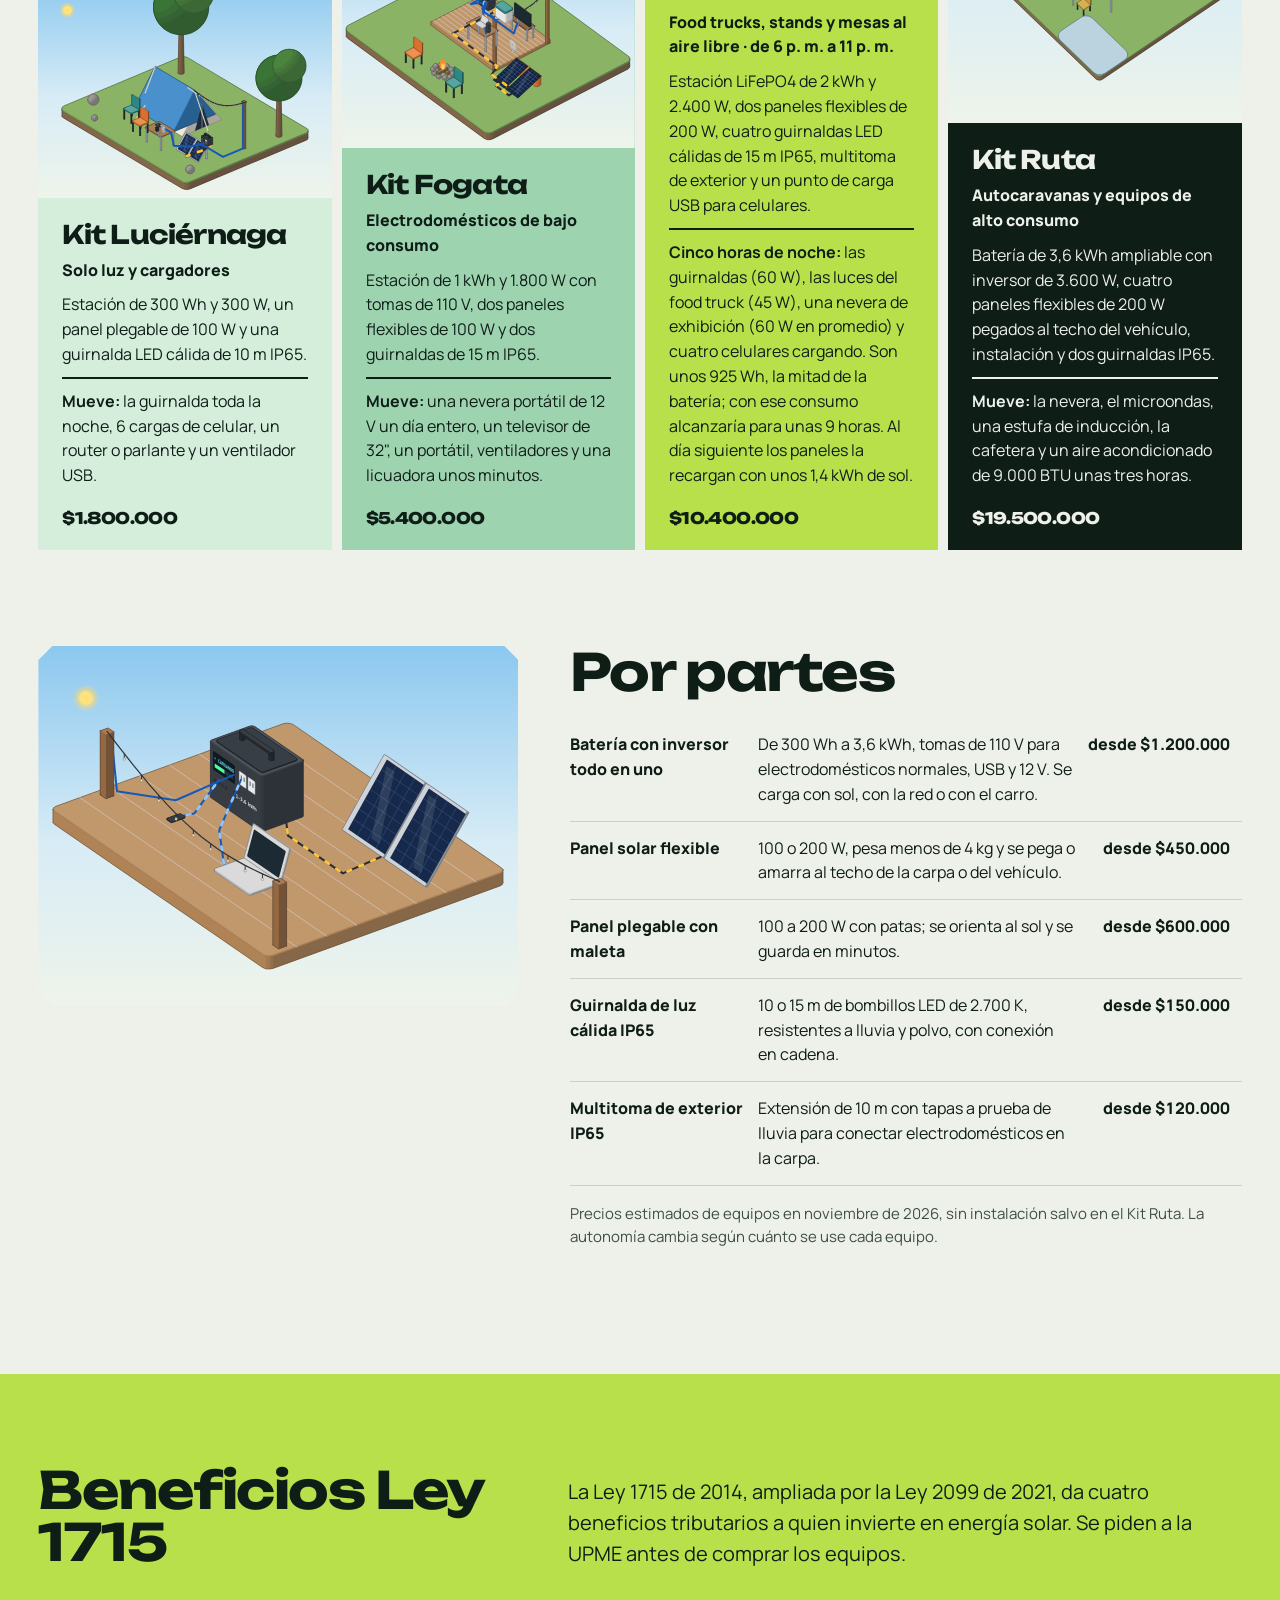
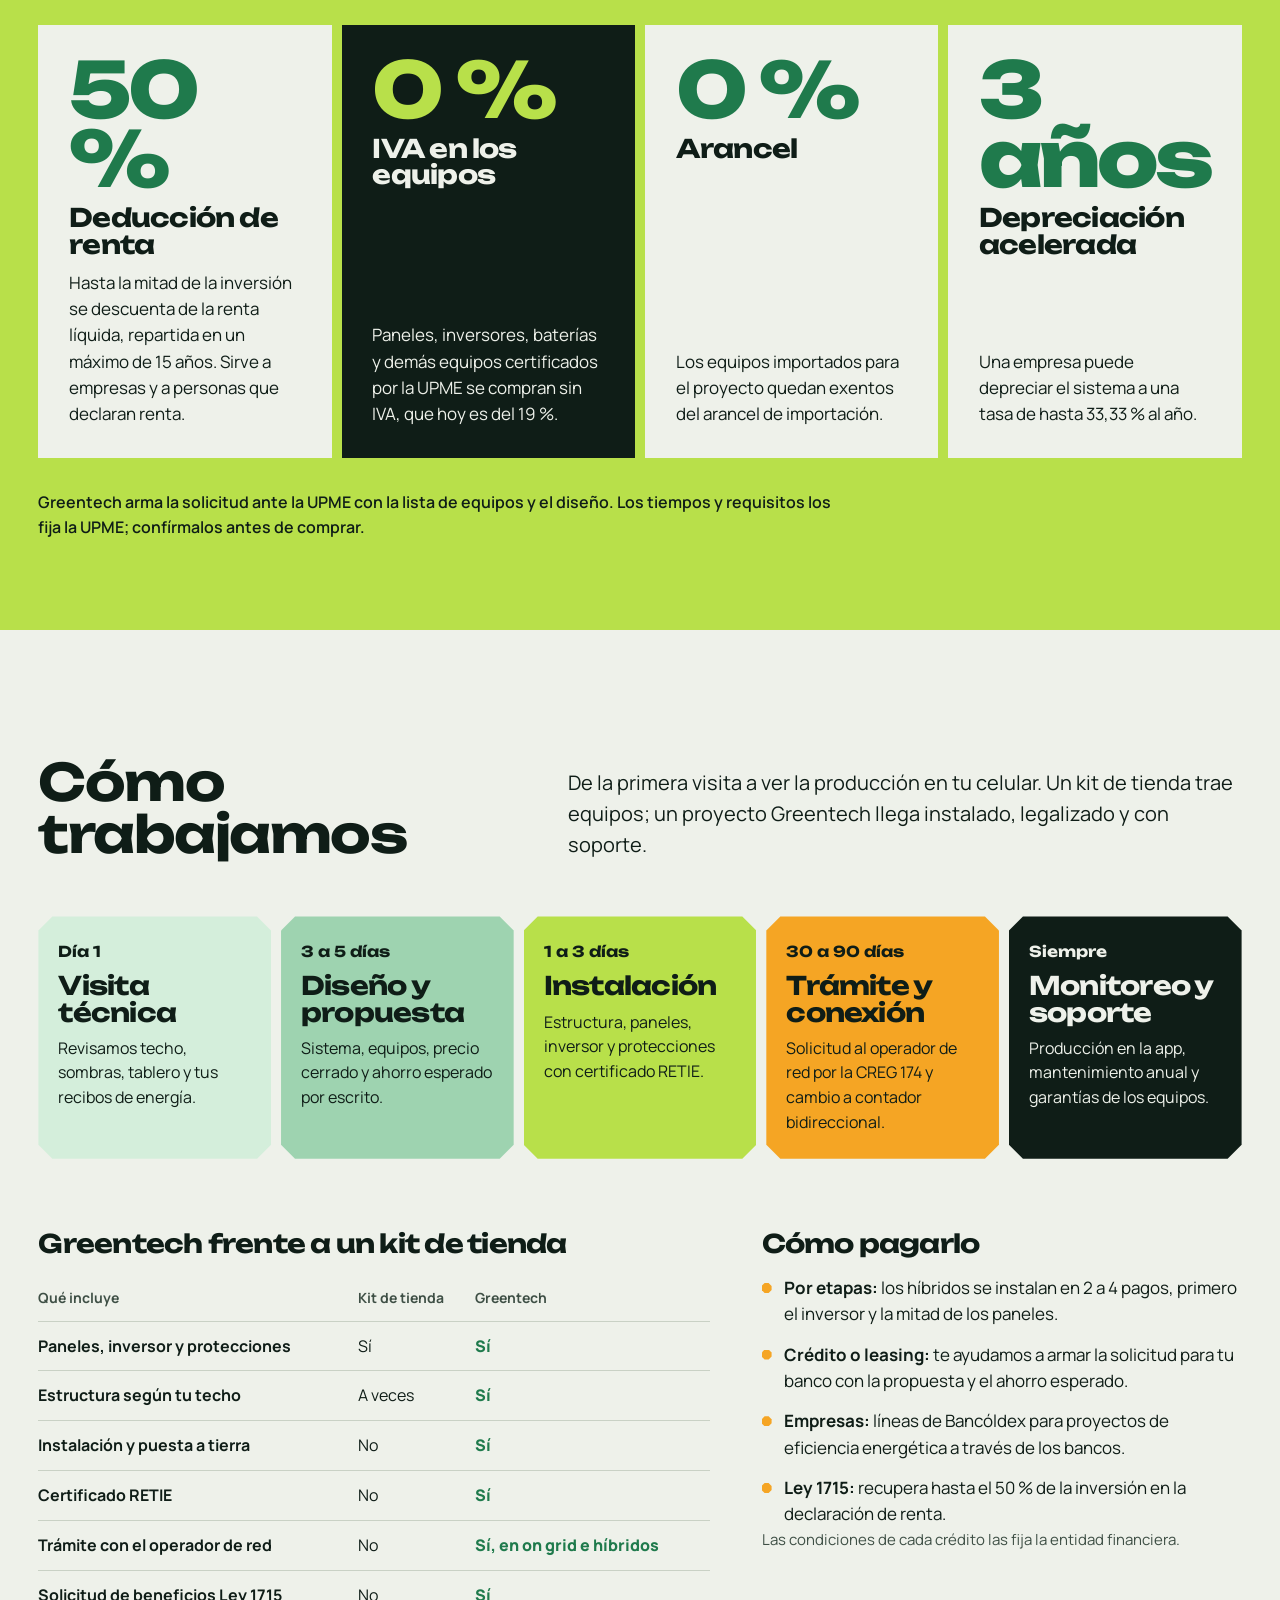
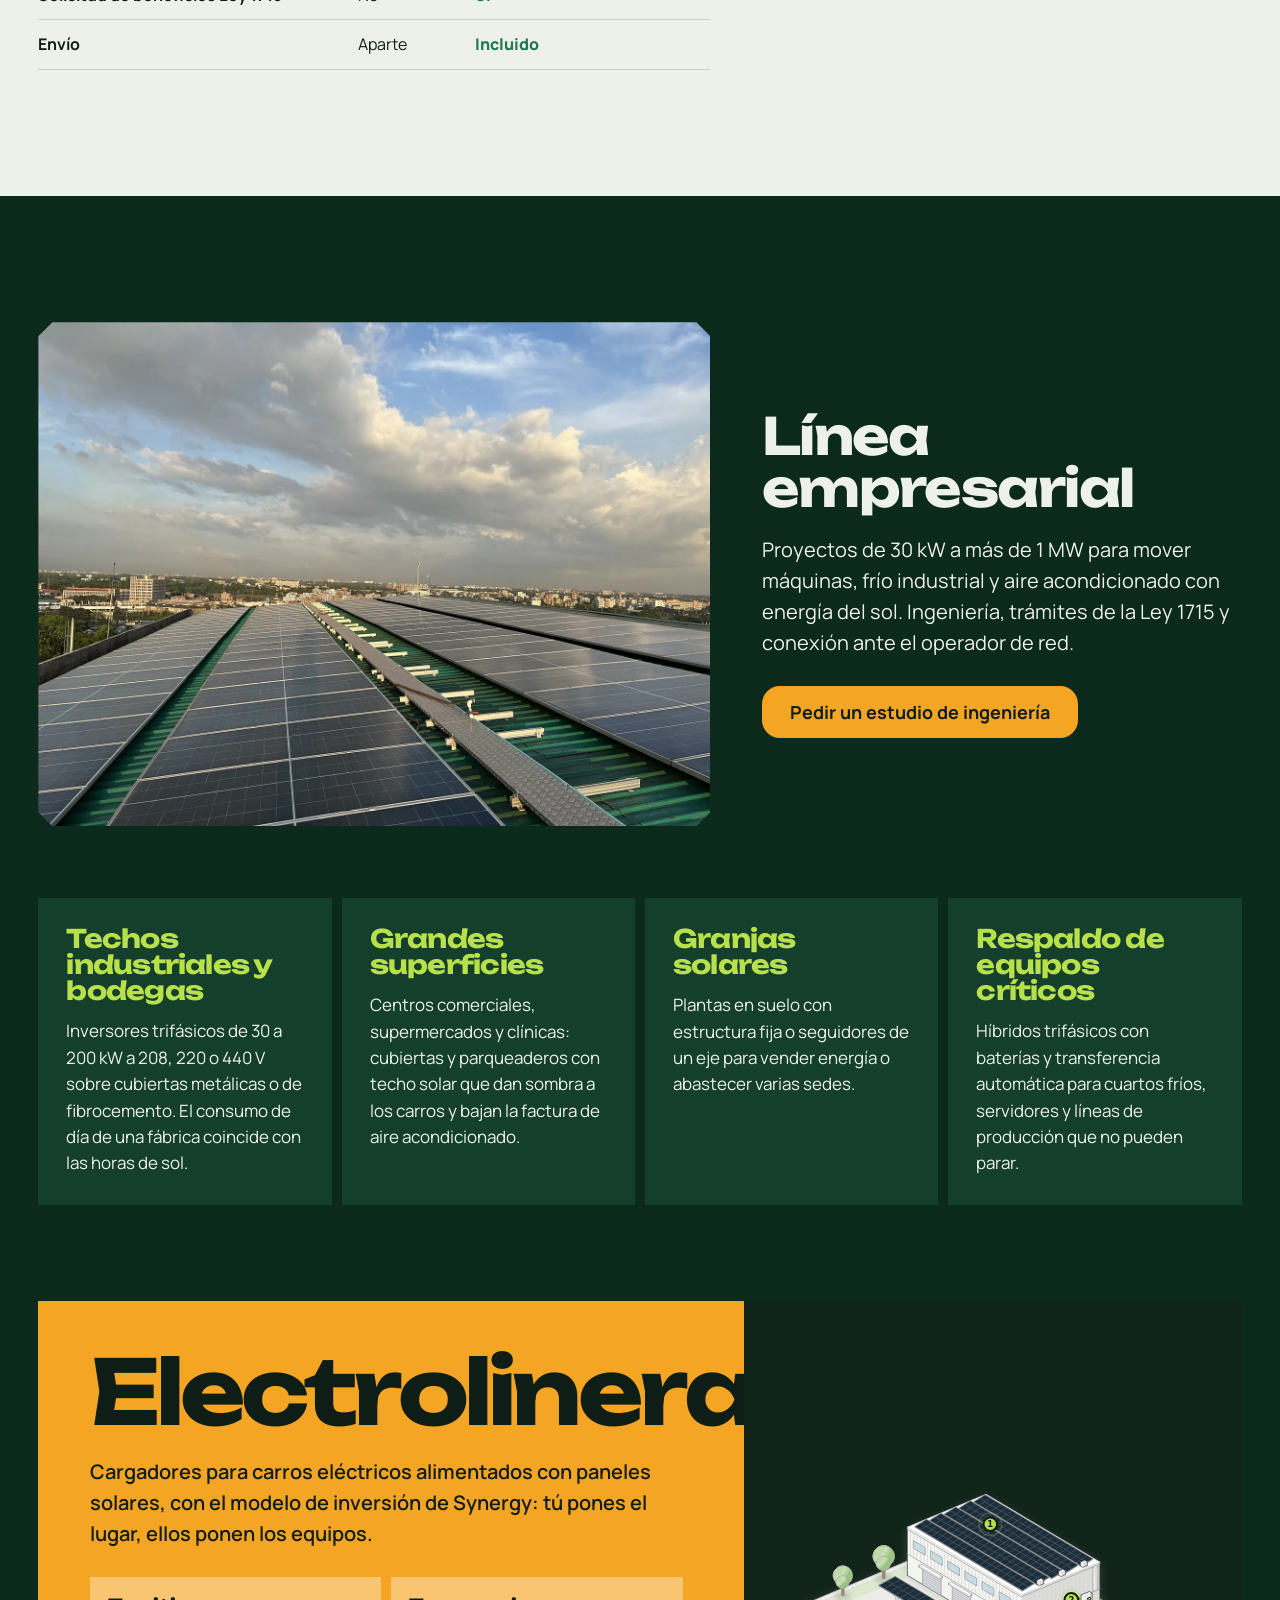
==== commit 6078e290: "Botones con bordes suaves y frase de la intro sin fotos Trae a GitHub Pages los cambios publicados h" ====
--- a/index.html
+++ b/index.html
@@ -73,7 +73,7 @@
 <main>
 <!-- ============ INTRO ============ -->
 <section class="intro" aria-label="Qué hacemos">
-  <p class="enunciado revelar">El sol sobre tu techo <img class="miniatura" src="fotos/solar-panels-on-old-home.webp" alt="Paneles solares sobre el tejado de una casa" width="96" height="64"> puede pagar buena parte de tu recibo de energía <img class="miniatura" src="fotos/elster-type-r15-electricity-meter.webp" alt="Medidor de energía en un muro" width="96" height="64">.</p>
+  <p class="enunciado revelar">El sol sobre tu techo puede pagar buena parte de tu recibo de energía.</p>
   <div class="perfiles" role="group" aria-label="¿Para quién es el proyecto?">
     <a class="perfil p-hogar" href="#calculadora" data-perfil="hogar" aria-pressed="false">
       <h3>Hogar</h3><p>Casas y apartamentos de 150 a 1.200 kWh al mes. Kits con precio y calculadora.</p><span class="perfil-ir">Calcular mi casa</span></a>
--- a/css/estilos.css
+++ b/css/estilos.css
@@ -930,3 +930,11 @@
 @media (max-width:600px){.envios-lista{grid-template-columns:minmax(0,1fr)}}
 .pie>.pie-creditos{margin:28px 0 0;padding-top:14px;border-top:1px solid #1E3127;font-size:11.5px;line-height:1.5;color:#5F7468;max-width:none}
 .pie>.pie-creditos a{color:#5F7468}
+
+/* ===== Botones con bordes suaves (reemplaza el corte en chaflán) ===== */
+.boton,.modo,.tipo,.ocr-opciones button,.sol-fotos-btn,.vitrina-item,.cupon-enviar,.pr-usar,.sol-sec,.meta span{clip-path:none;border-radius:16px}
+.boton{border-radius:18px}
+.boton-chico,.peldano-ampliar span{clip-path:none;border-radius:999px}
+.sol-x{clip-path:none;border-radius:50%}
+.etapa{border-radius:20px}
+.perfil{clip-path:none;border-radius:22px}
